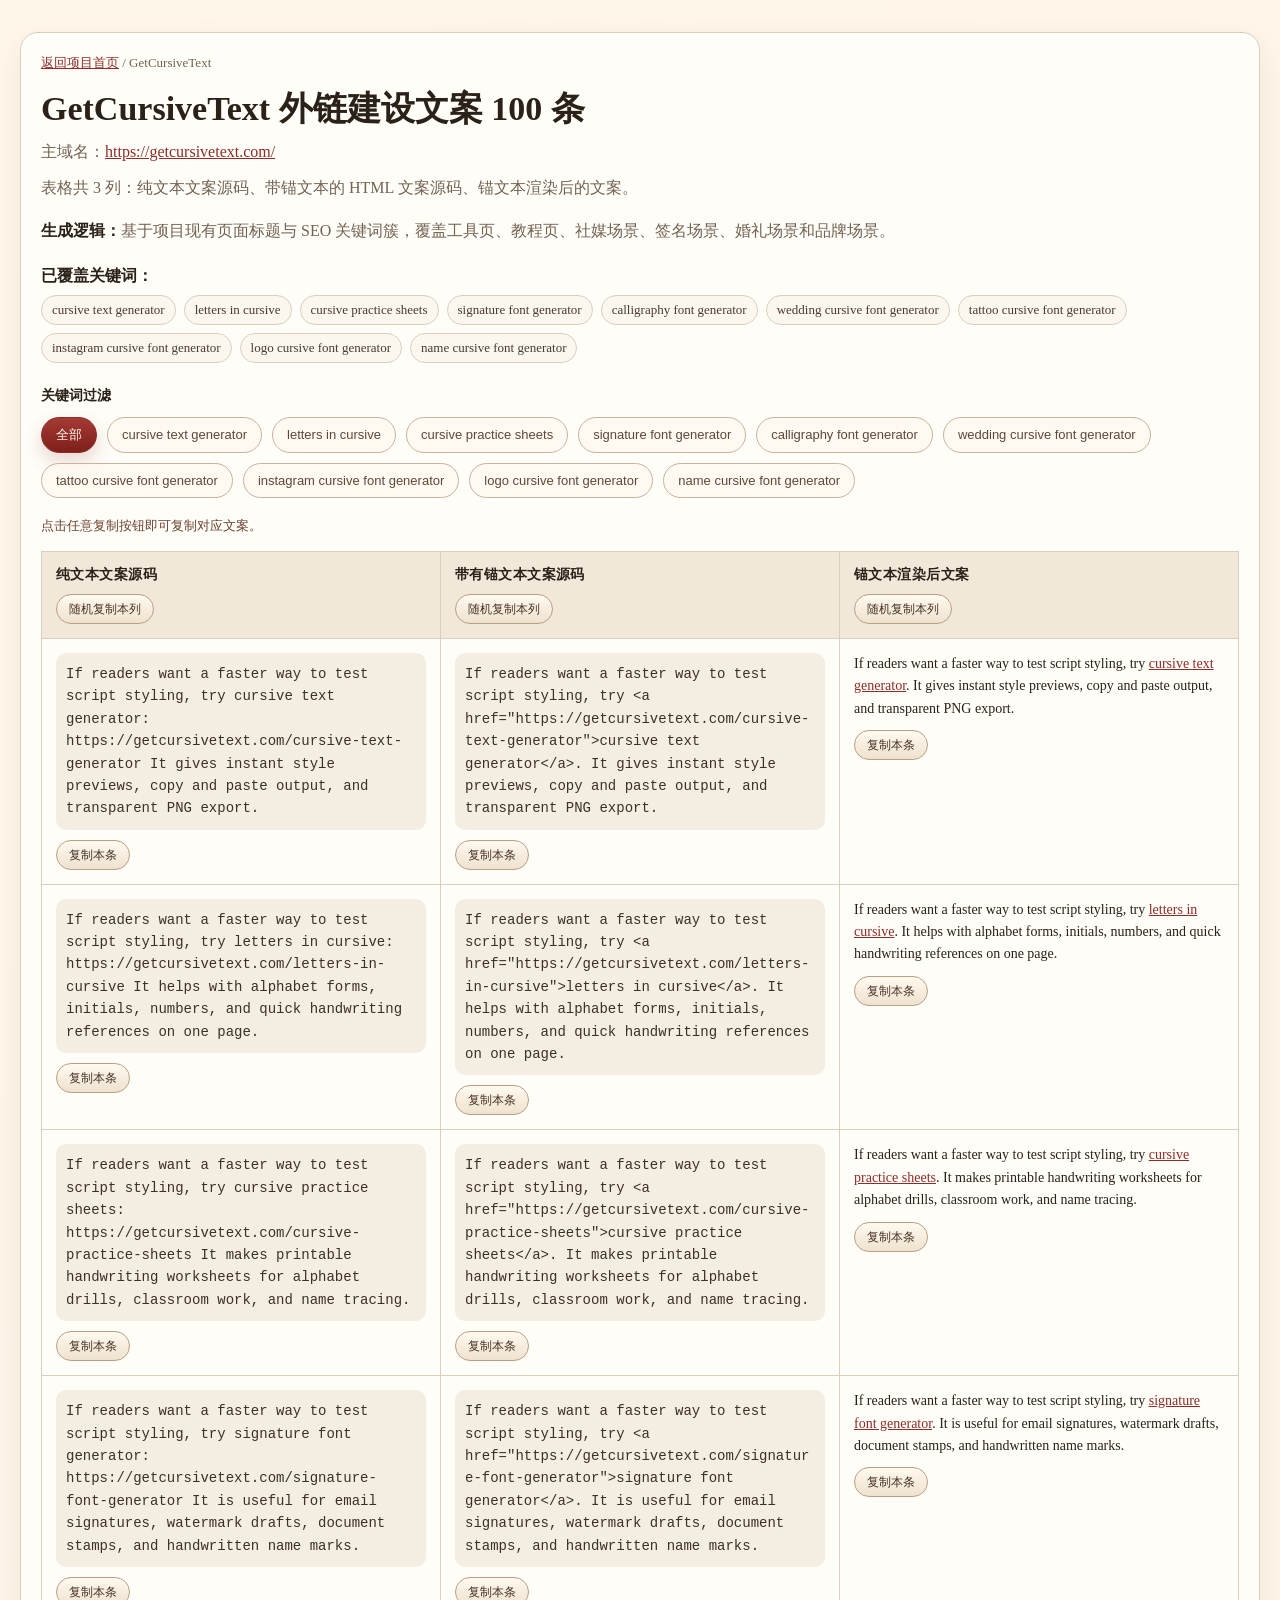
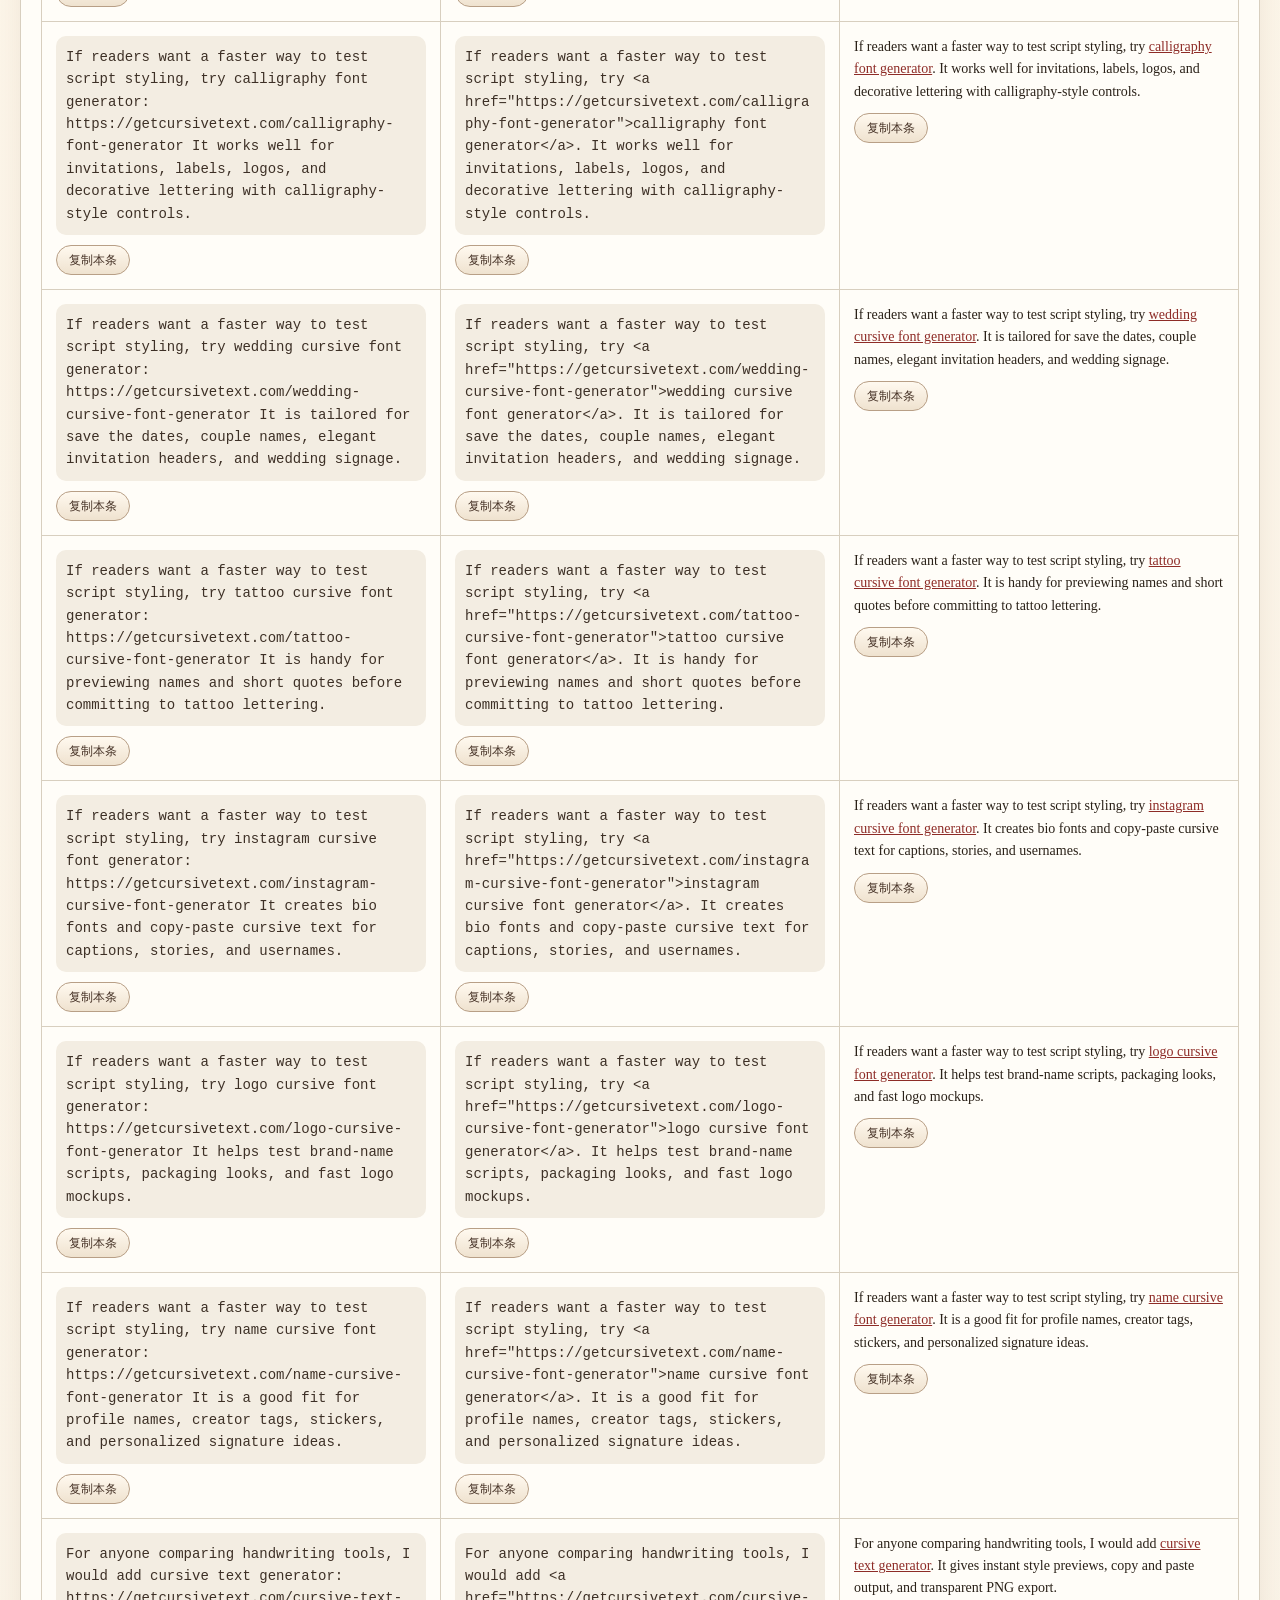
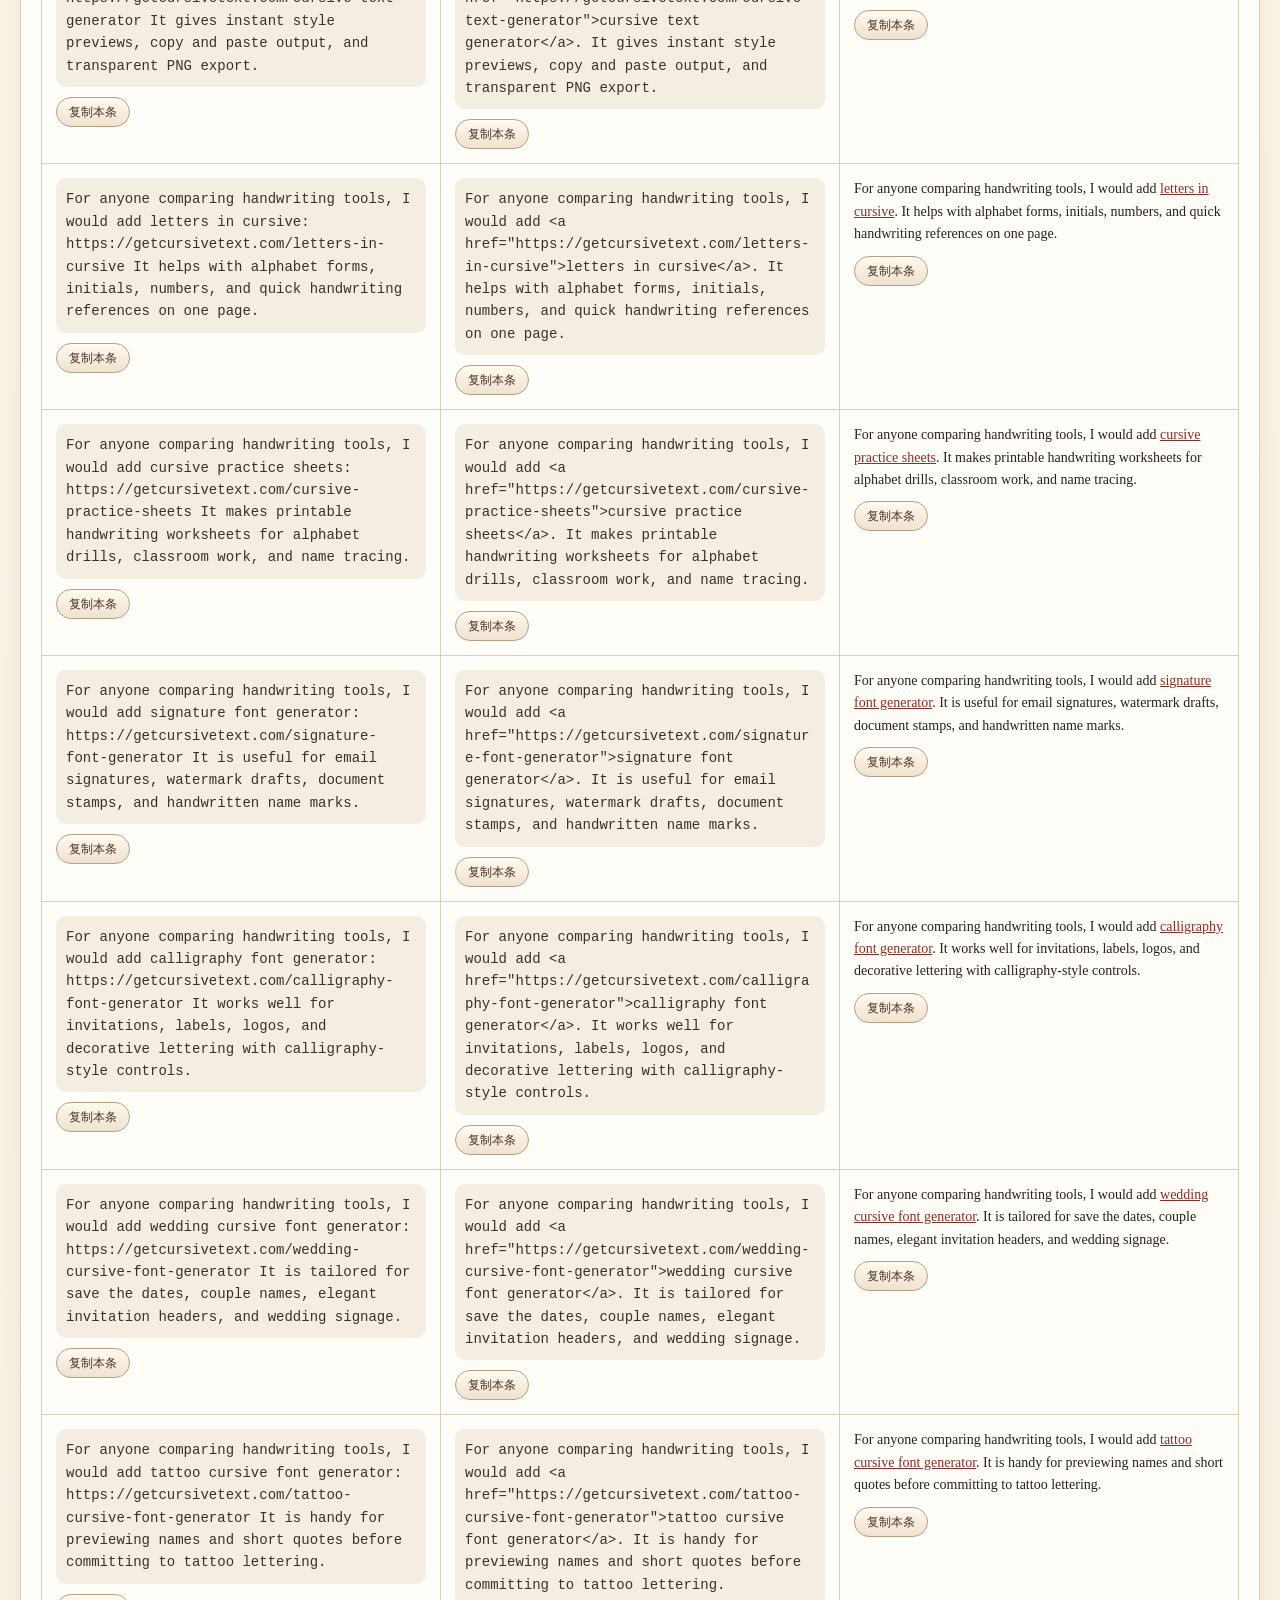
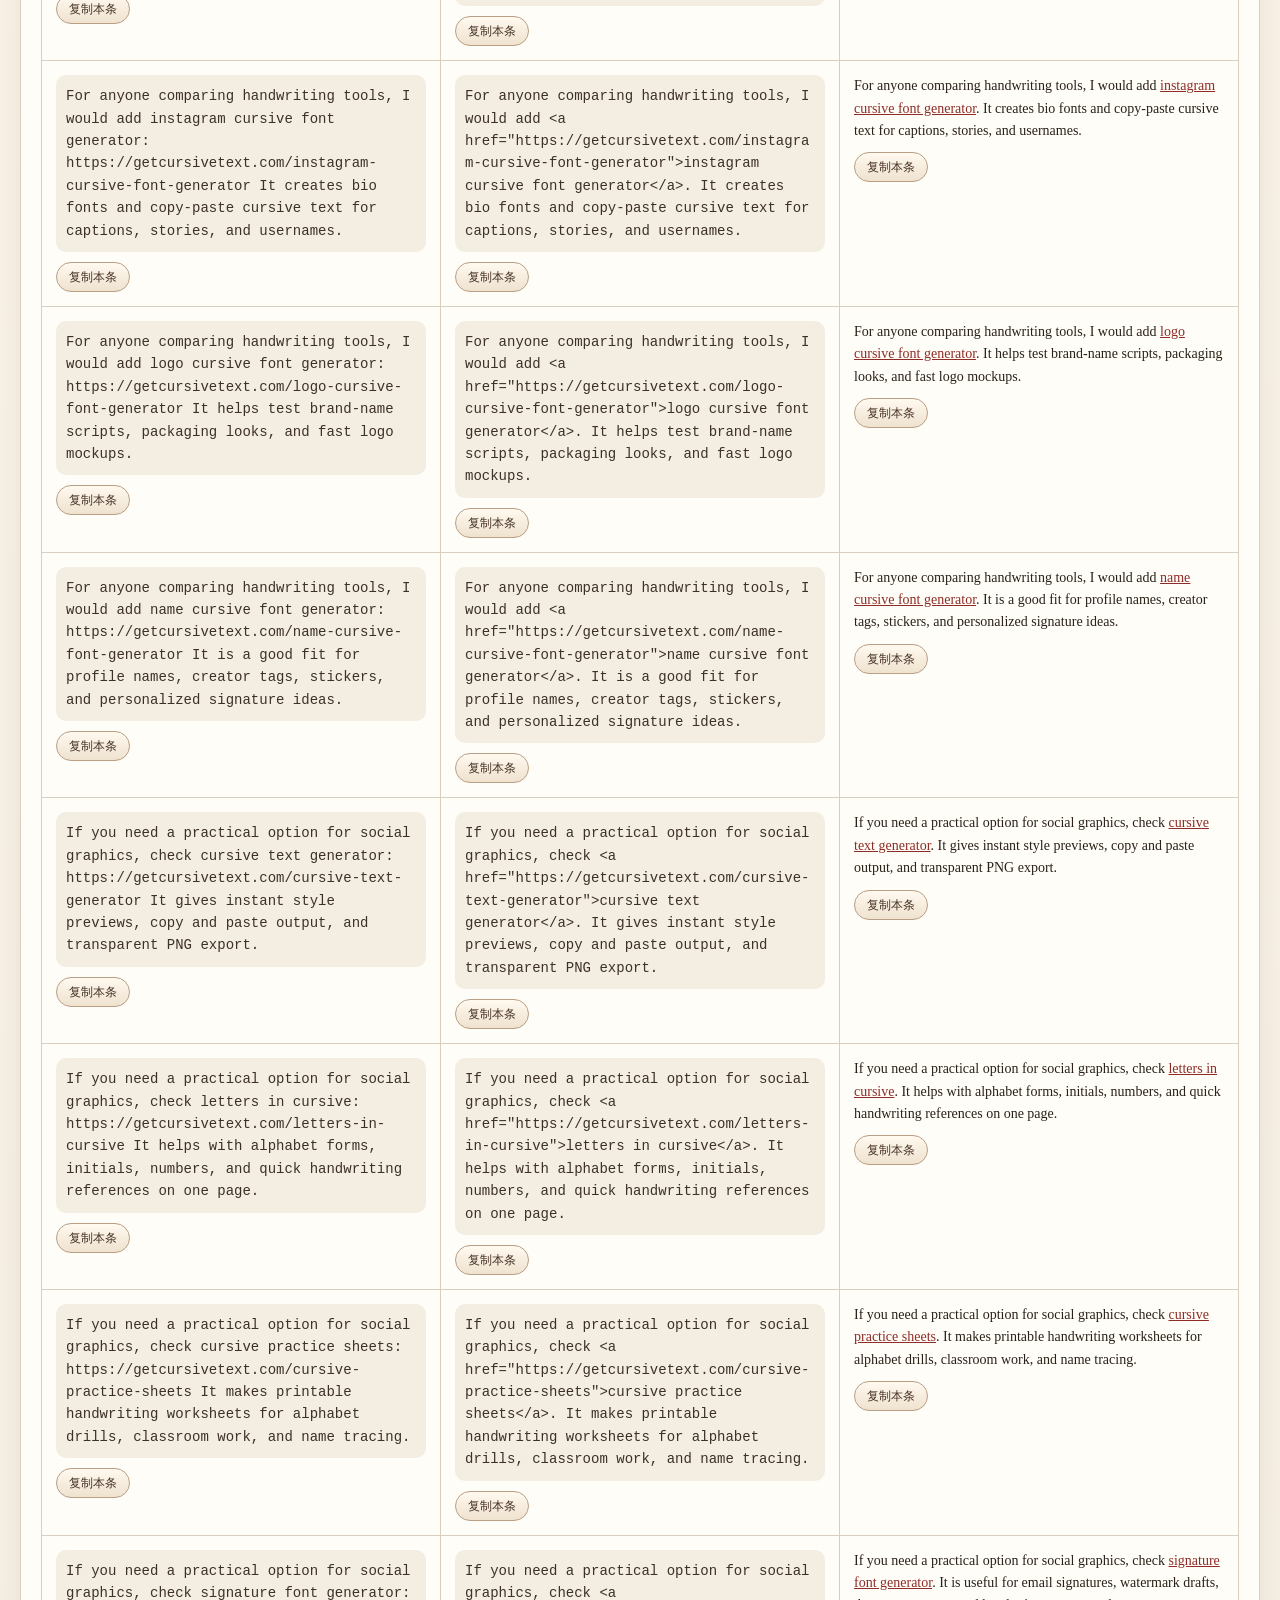
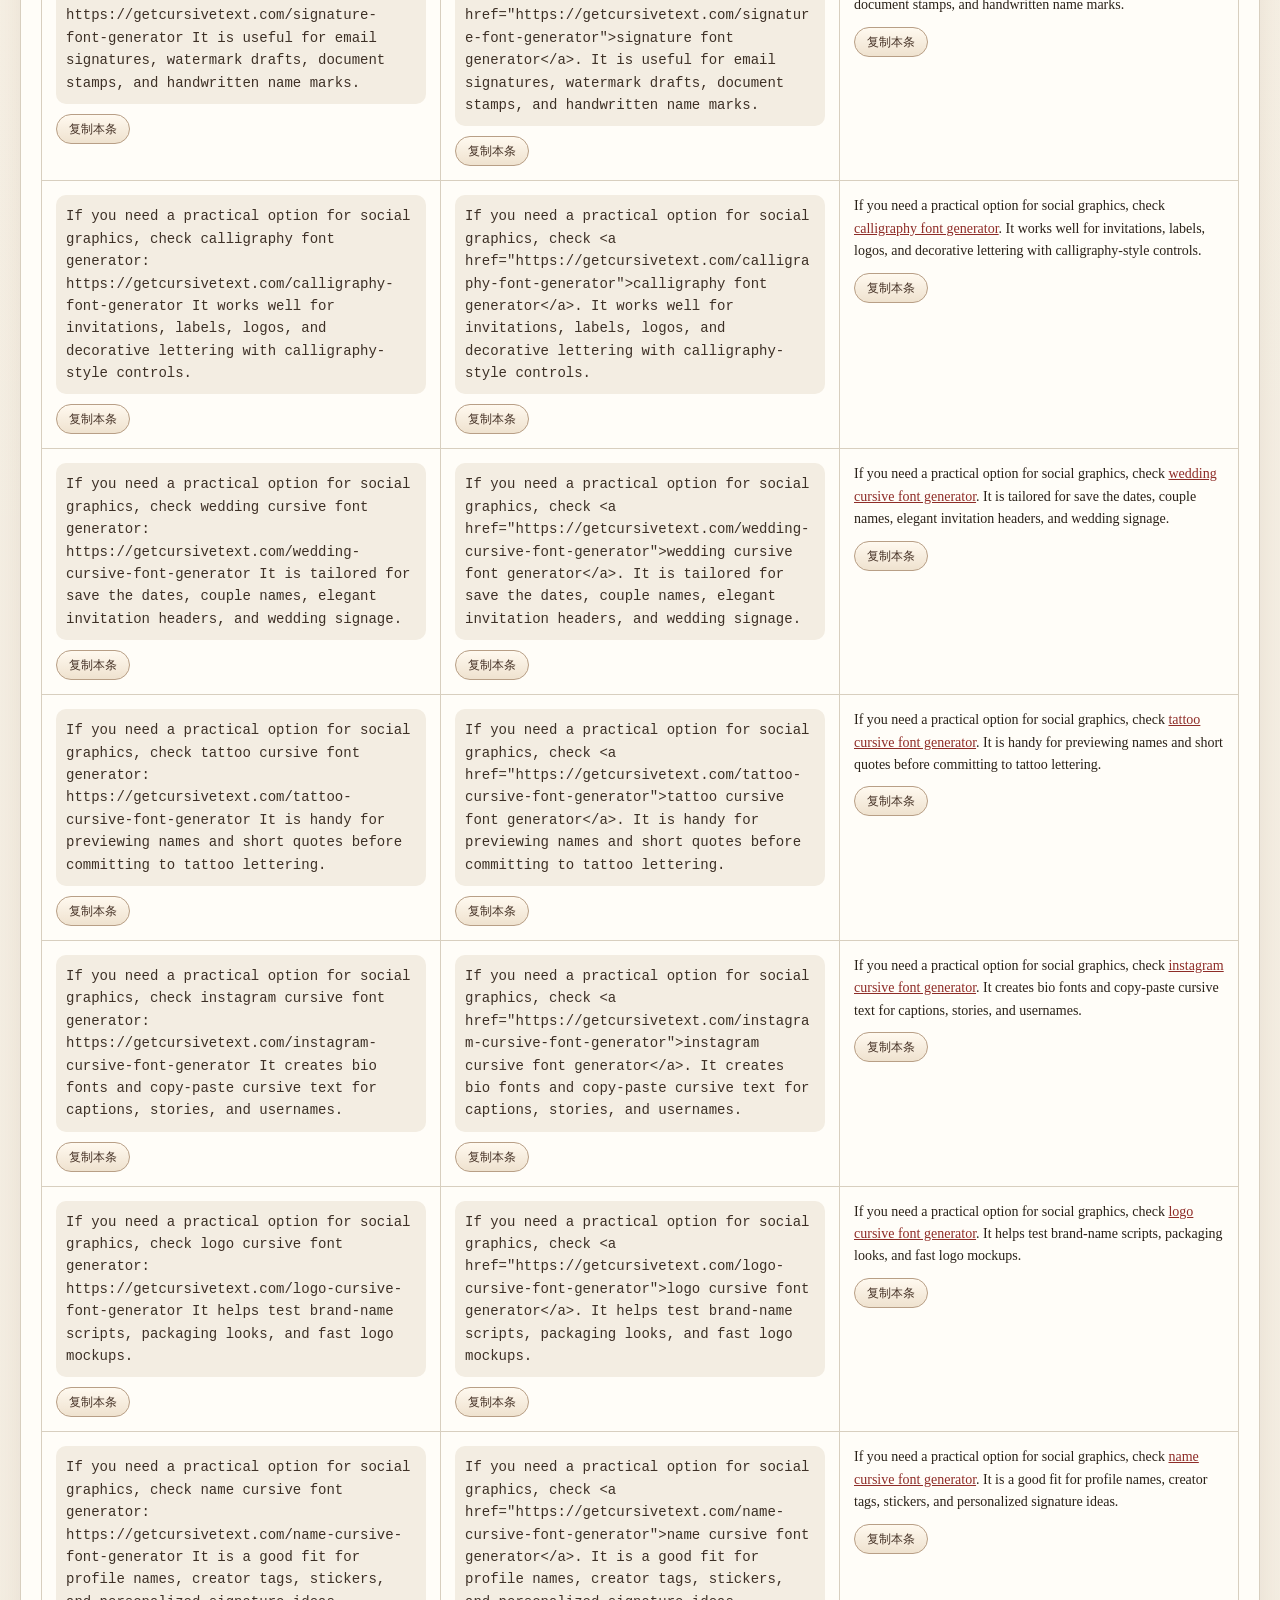
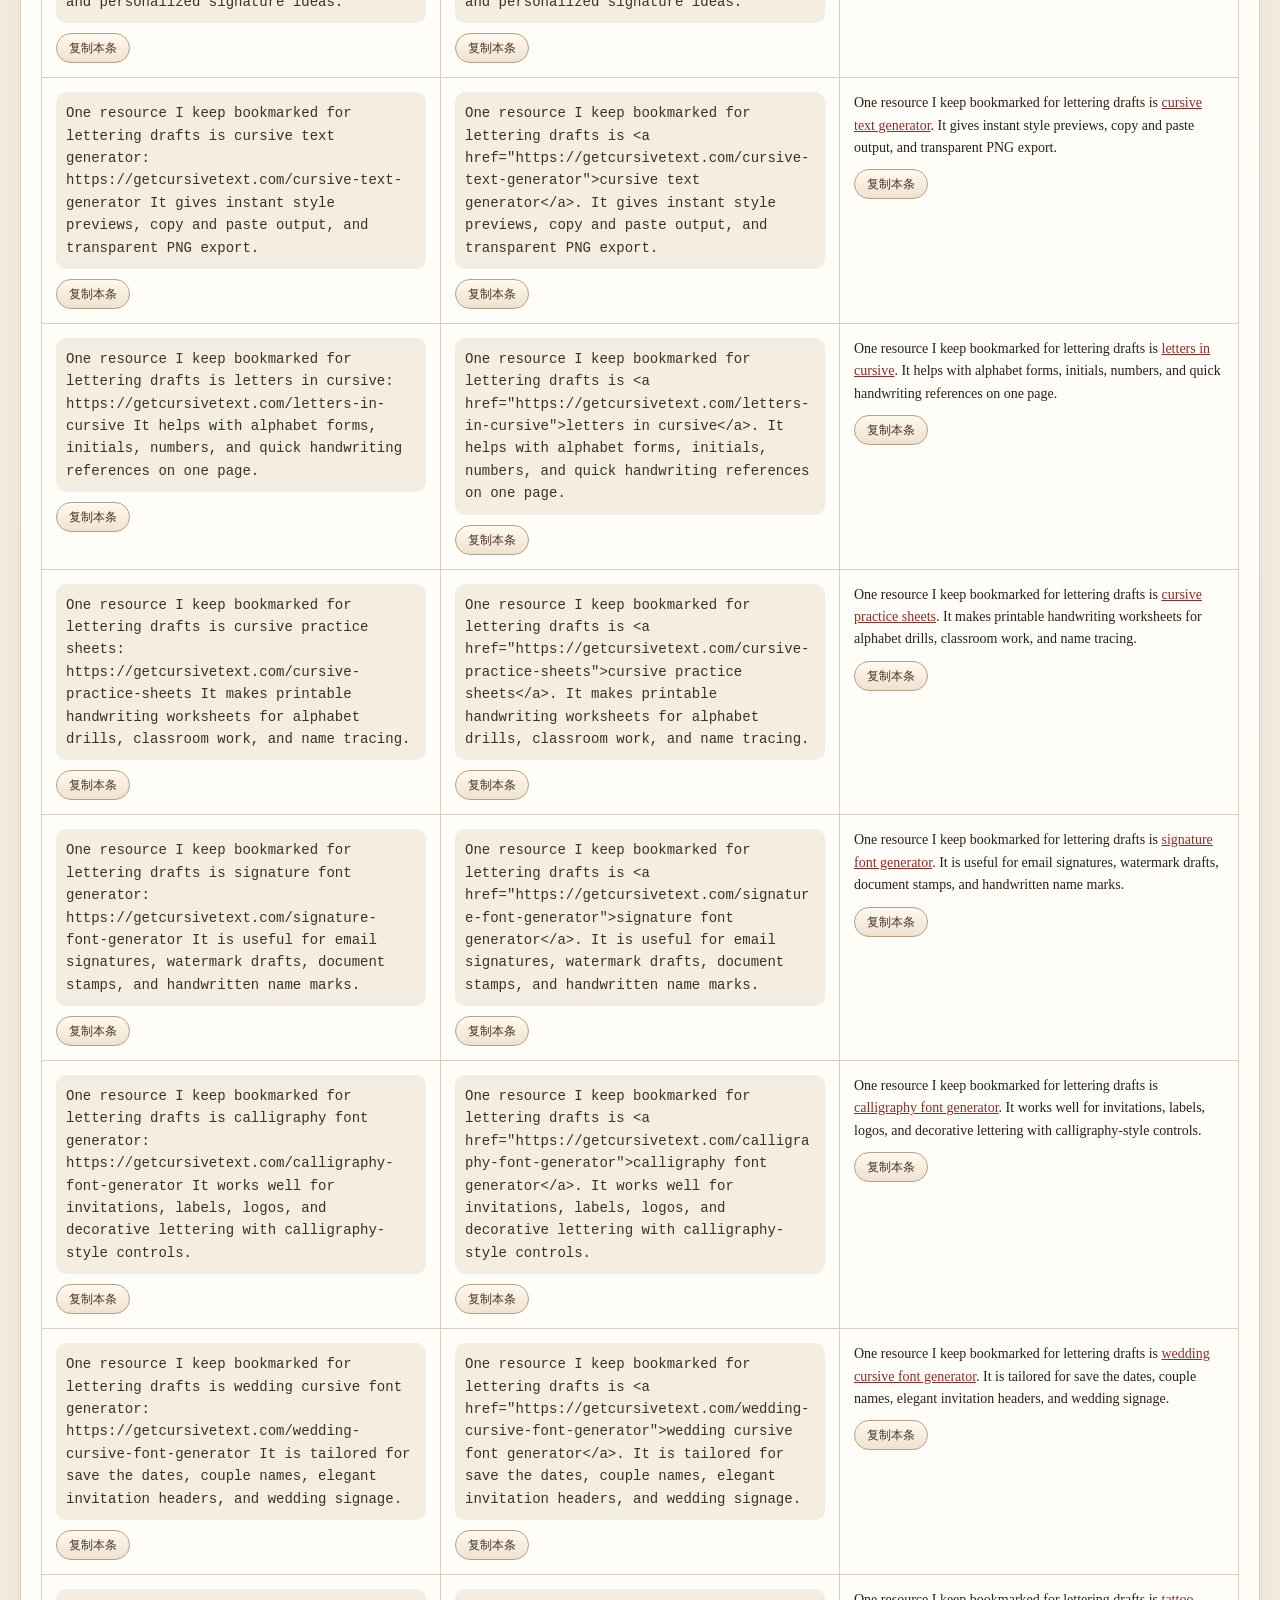
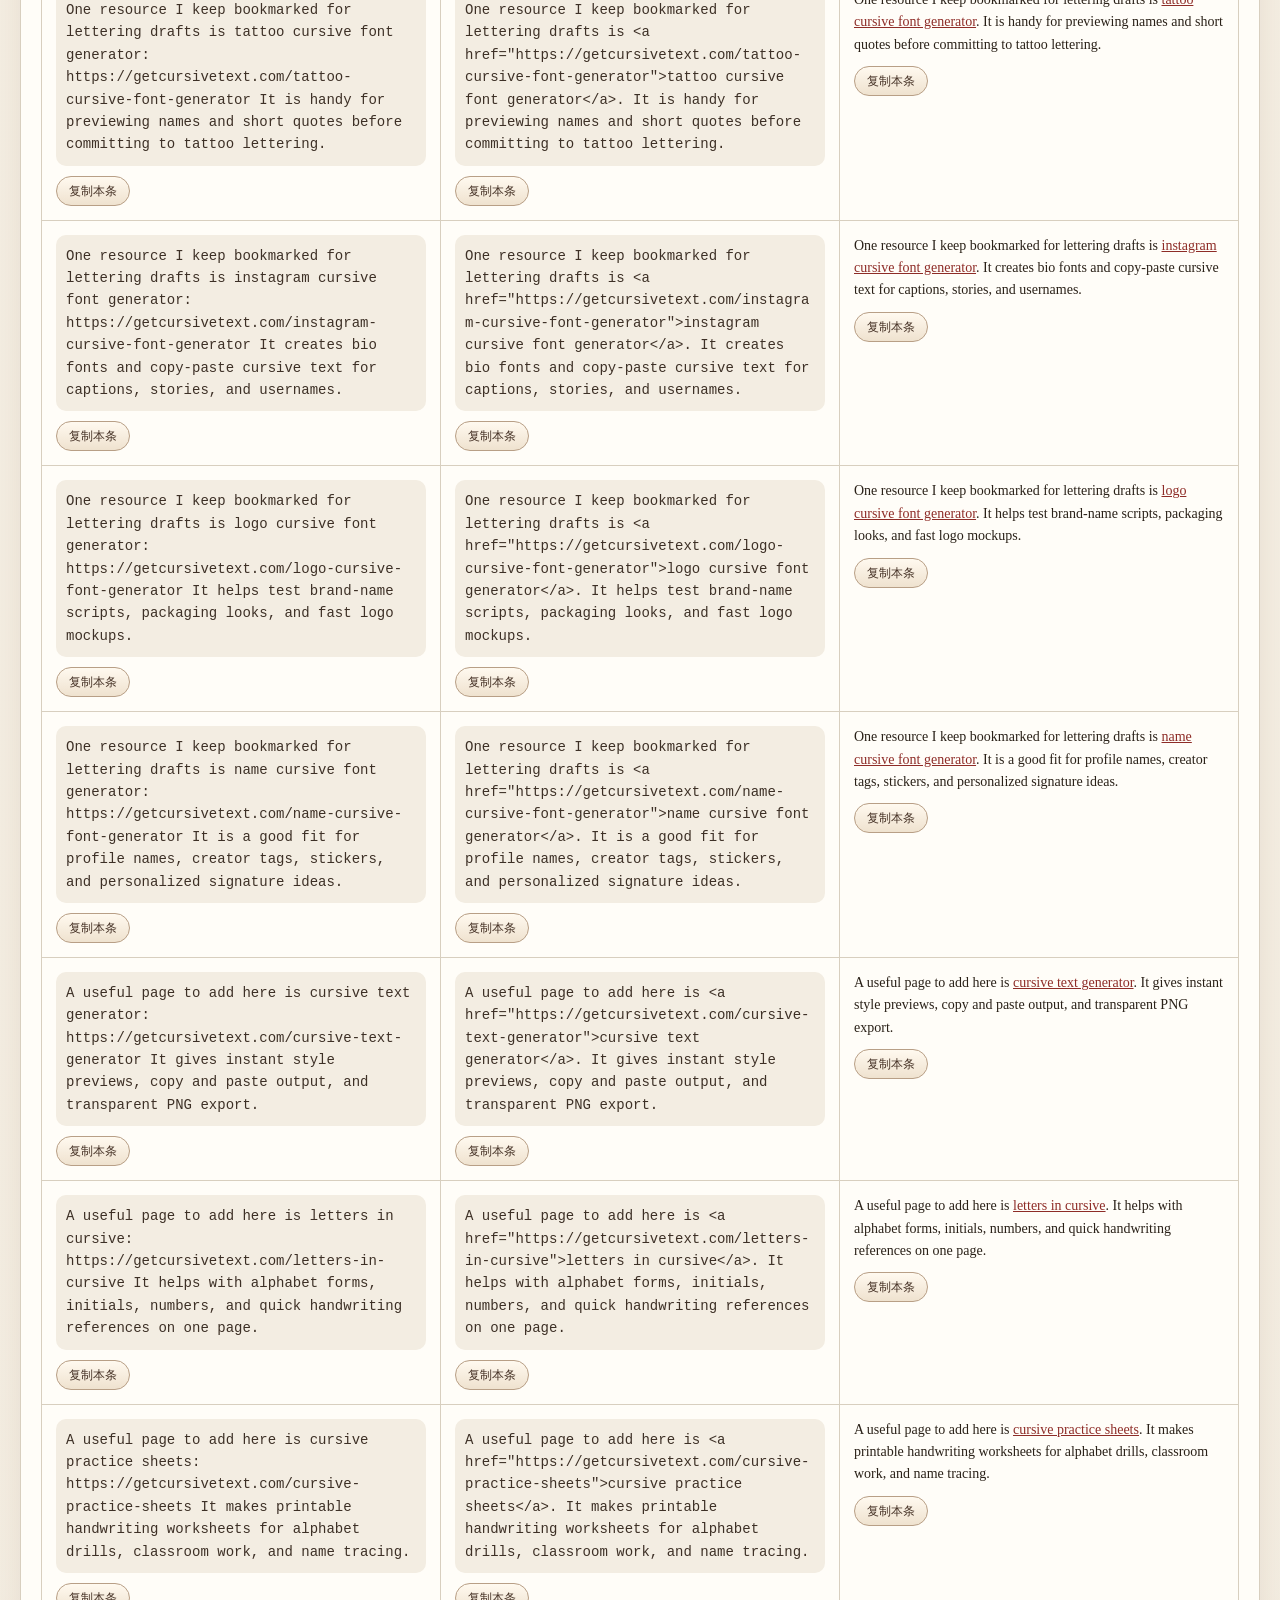
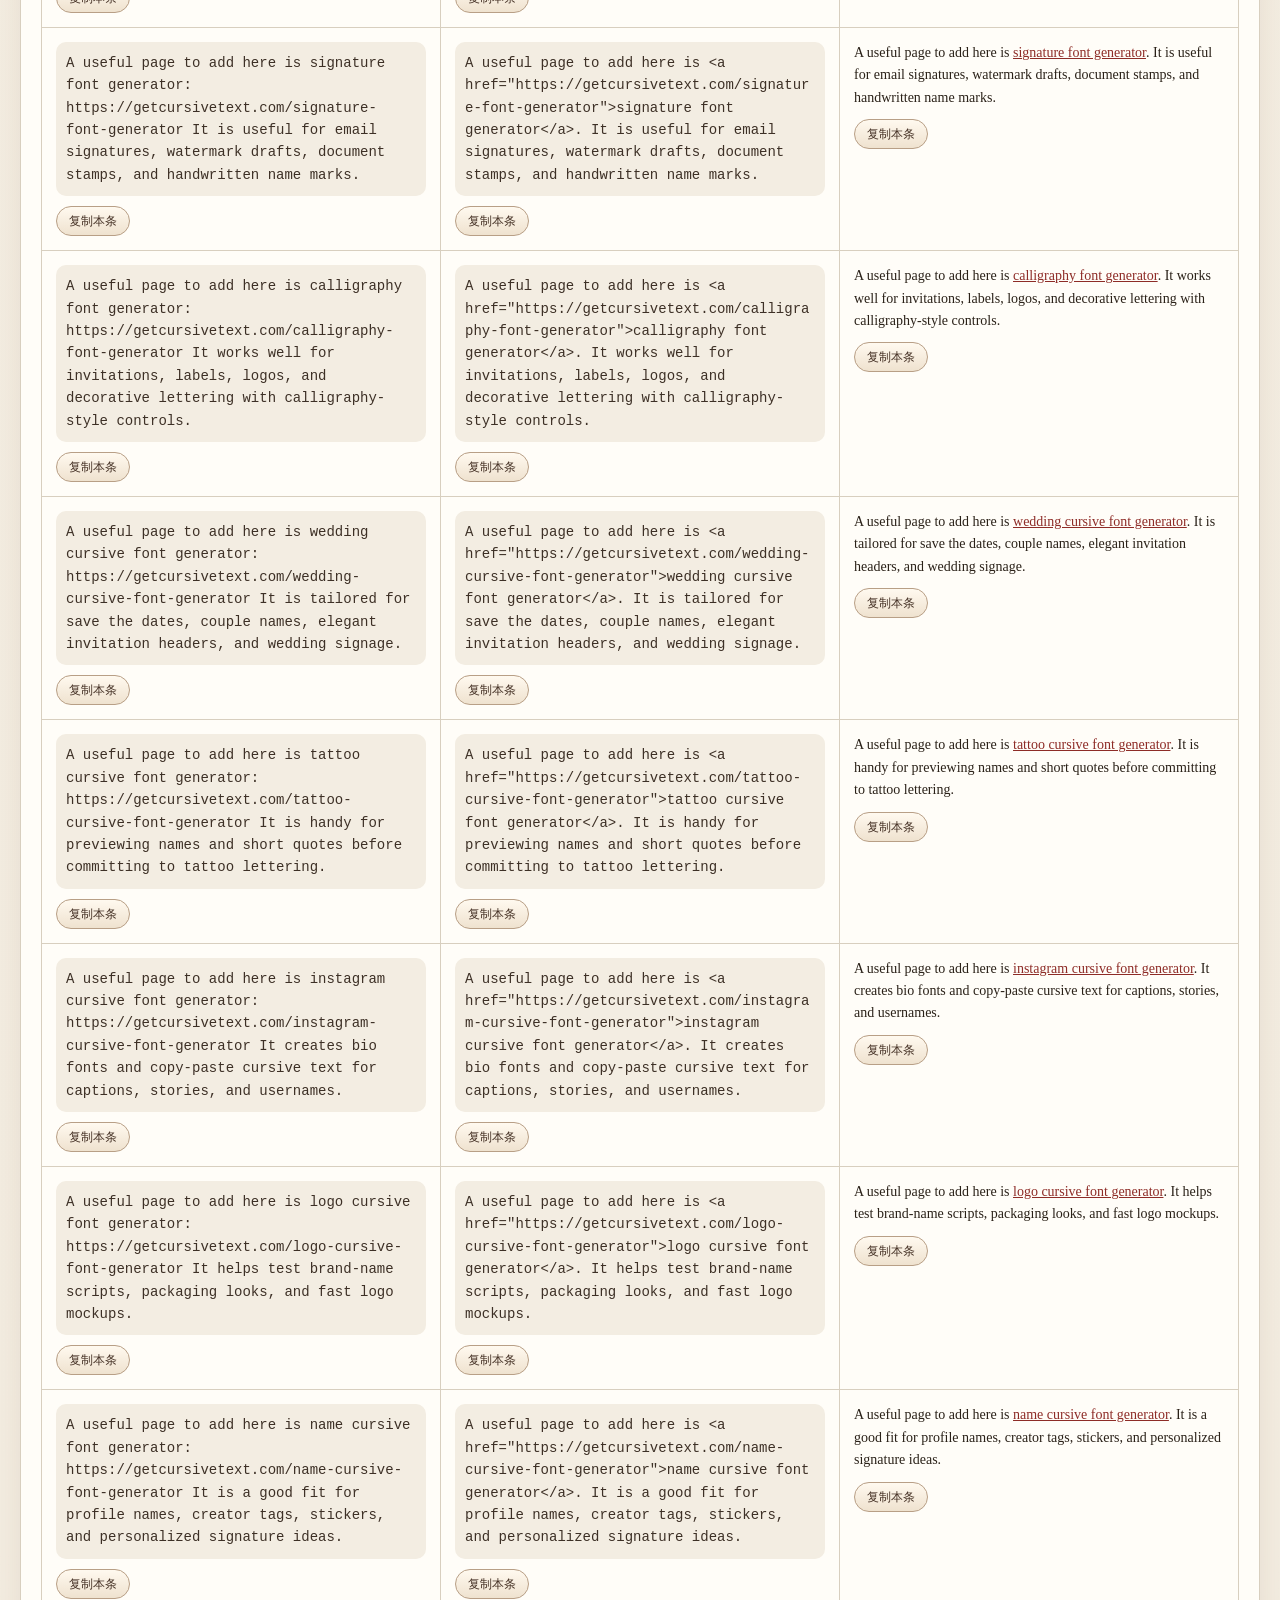
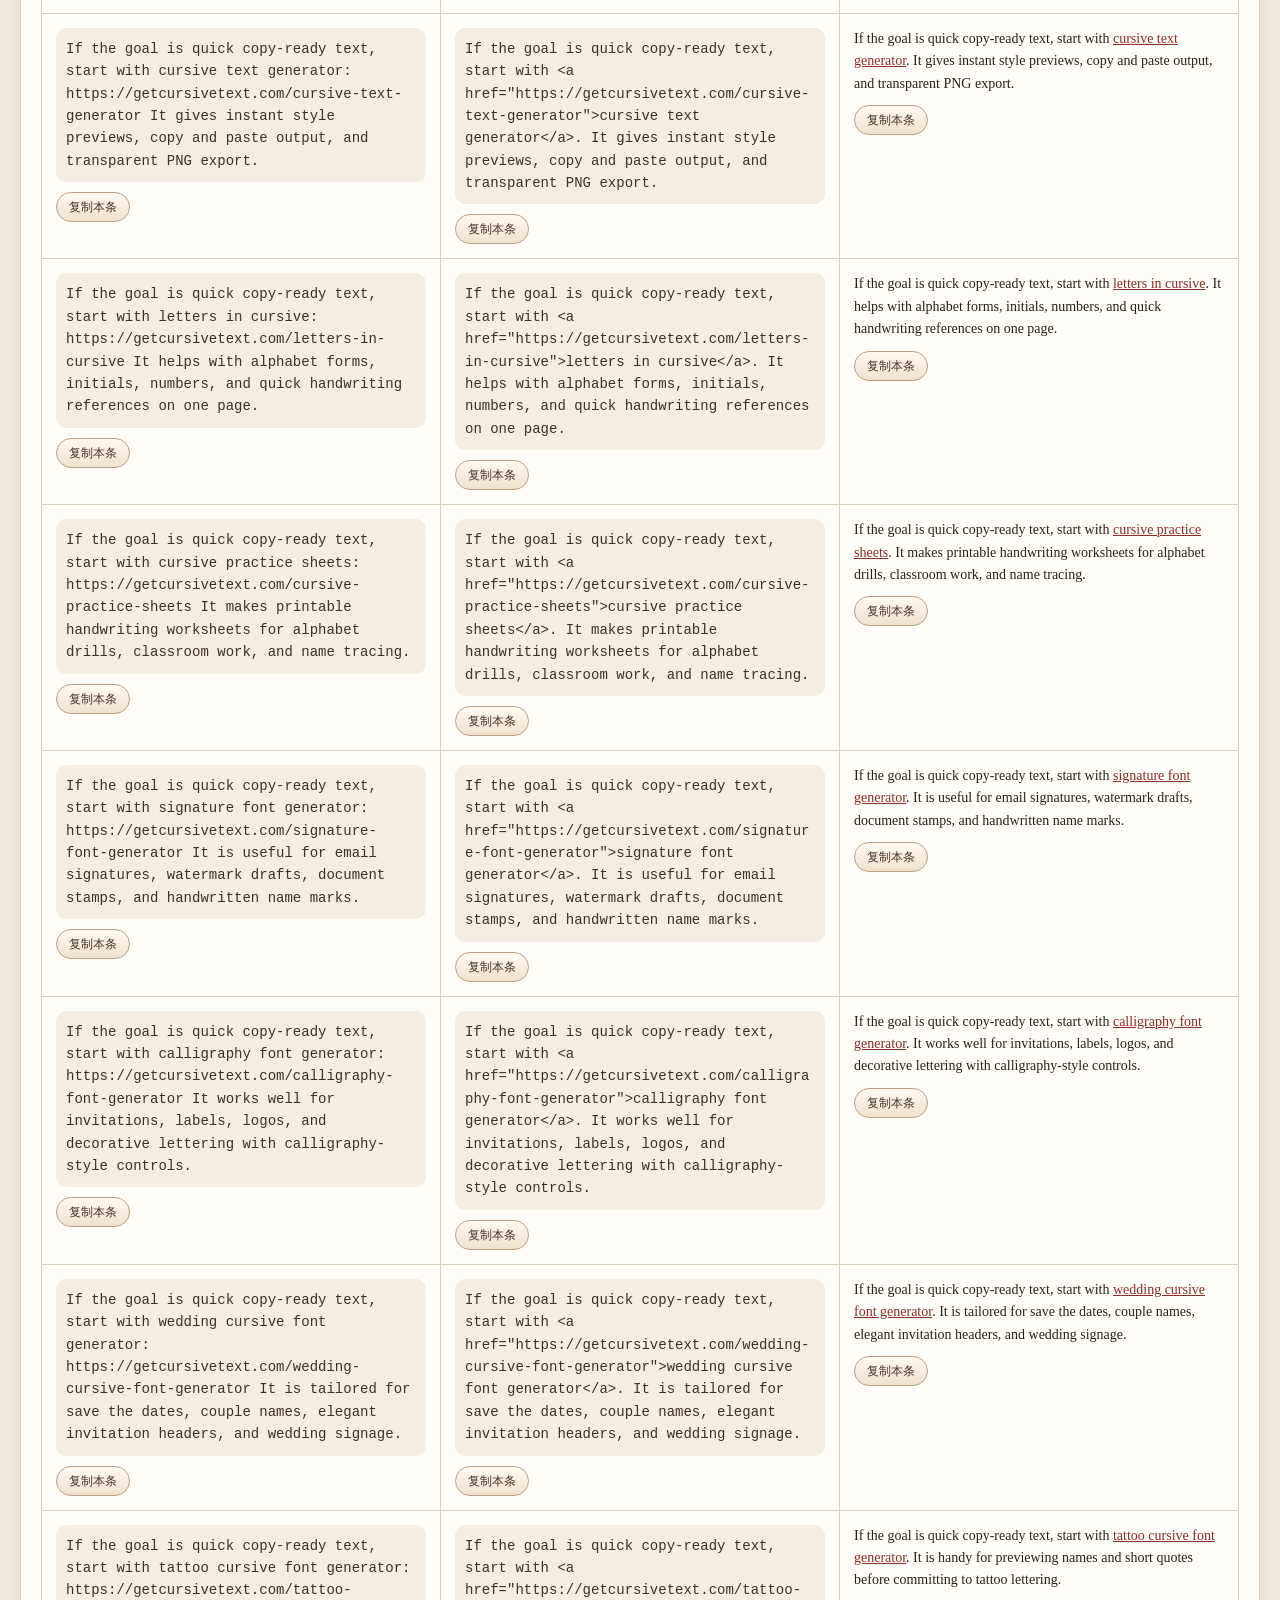
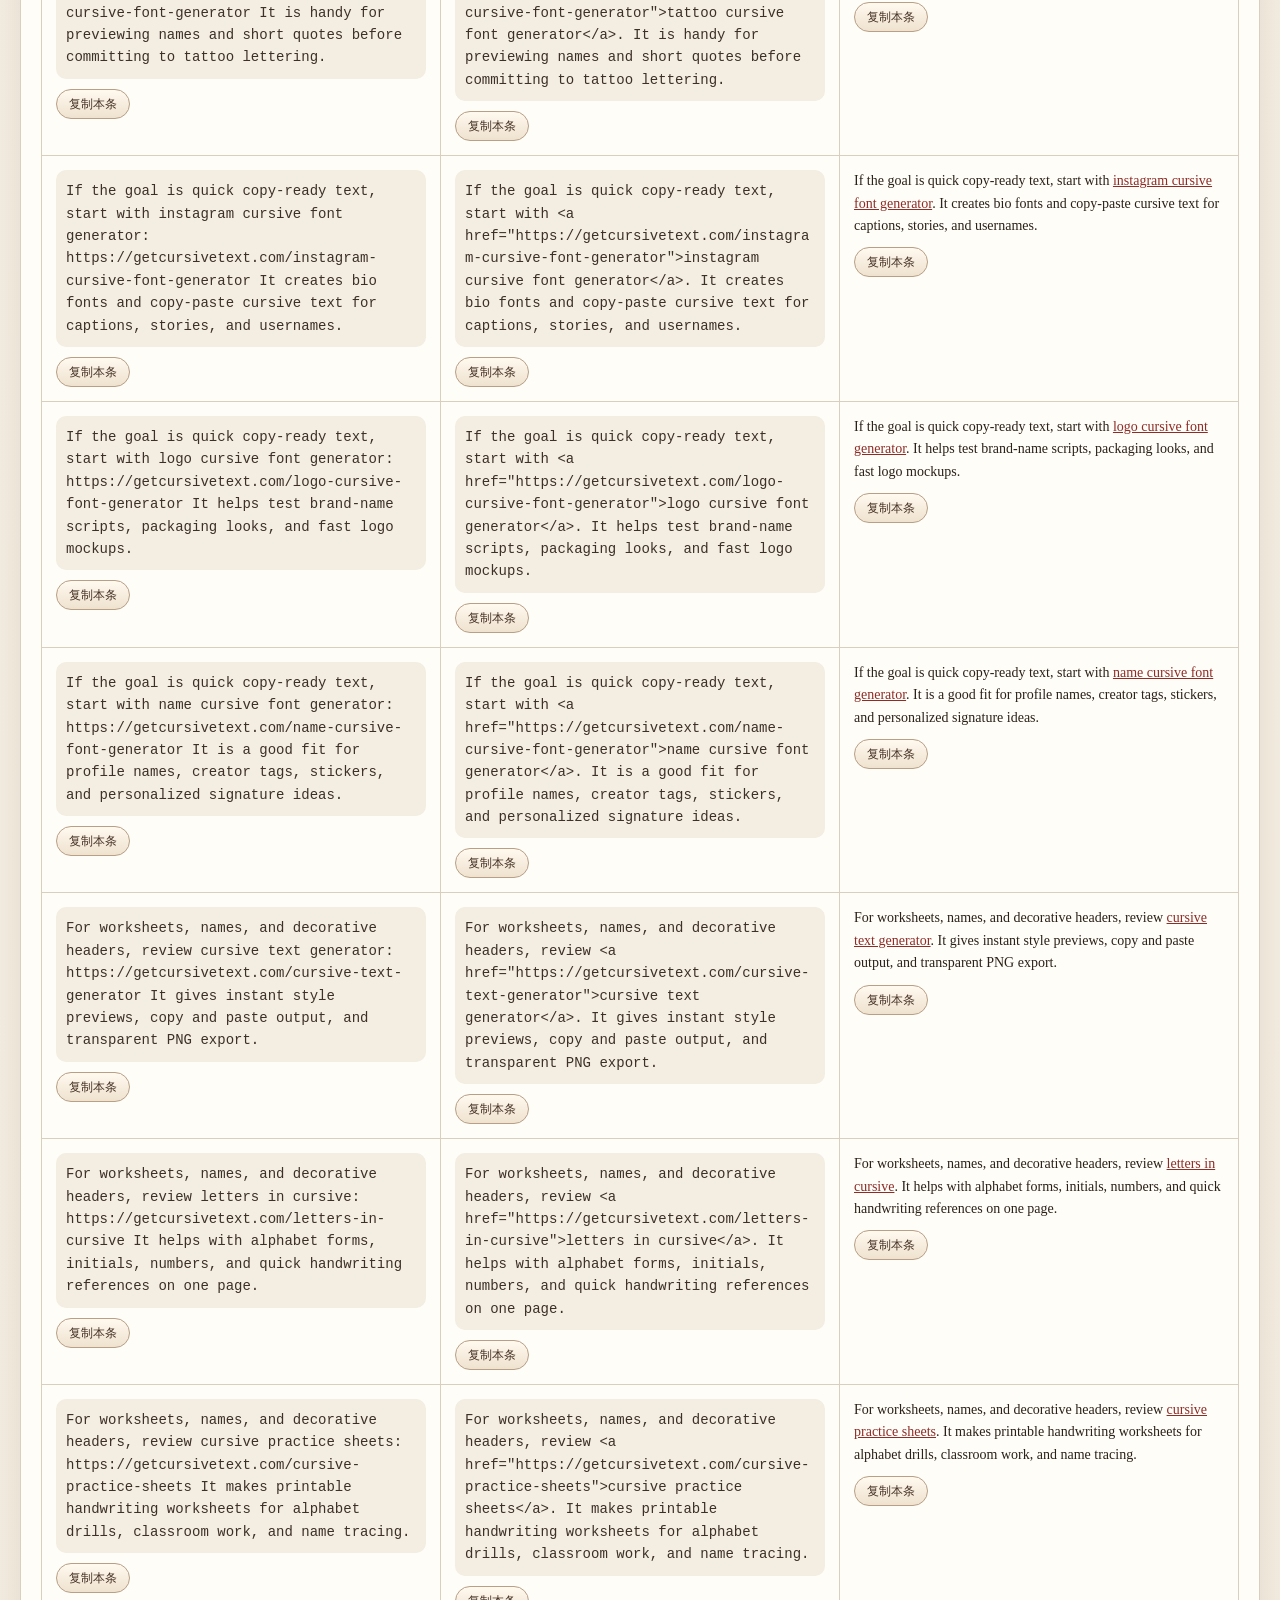
==== sites/getcursivetext/index.html @ dbfda133 "feat: add multi-site outreach hub" ====
<!DOCTYPE html>
<html lang="zh-CN">
  <head>
    <meta charset="UTF-8" />
    <meta name="viewport" content="width=device-width, initial-scale=1.0" />
    <title>GetCursiveText Backlink Copy 100</title>
    <style>
      :root {
        color-scheme: light;
        --bg: #f5f1e8;
        --panel: #fffdf8;
        --line: #d8cfbf;
        --text: #2a2118;
        --muted: #726252;
        --link: #8e2c27;
        --code-bg: #f3ede2;
      }

      * {
        box-sizing: border-box;
      }

      body {
        margin: 0;
        font-family: "Georgia", "Times New Roman", serif;
        background:
          radial-gradient(circle at top left, #fff7ea 0, transparent 28%),
          linear-gradient(180deg, #f7f1e6 0%, #efe7da 100%);
        color: var(--text);
      }

      main {
        max-width: 1600px;
        margin: 0 auto;
        padding: 32px 20px 48px;
      }

      h1 {
        margin: 0 0 12px;
        font-size: 34px;
        line-height: 1.1;
      }

      .breadcrumbs {
        margin: 0 0 16px;
        font-size: 13px;
        color: var(--muted);
      }

      .breadcrumbs a {
        color: var(--link);
      }

      p {
        margin: 0 0 10px;
        color: var(--muted);
        line-height: 1.6;
      }

      .panel {
        background: var(--panel);
        border: 1px solid var(--line);
        border-radius: 18px;
        padding: 20px;
        box-shadow: 0 10px 30px rgba(73, 53, 31, 0.08);
      }

      .meta {
        margin: 18px 0 24px;
        display: grid;
        gap: 12px;
      }

      .meta strong {
        color: var(--text);
      }

      .table-wrap {
        overflow: auto;
      }

      .filter-panel {
        display: grid;
        gap: 12px;
        margin: 0 0 18px;
      }

      .filter-label {
        font-size: 14px;
        font-weight: 700;
        color: var(--text);
      }

      .filter-controls {
        display: flex;
        flex-wrap: wrap;
        gap: 10px;
      }

      table {
        width: 100%;
        border-collapse: collapse;
        table-layout: fixed;
      }

      th,
      td {
        vertical-align: top;
        border: 1px solid var(--line);
        padding: 14px;
      }

      th {
        position: sticky;
        top: 0;
        background: #f1e8da;
        text-align: left;
        font-size: 14px;
        letter-spacing: 0.03em;
      }

      td {
        background: rgba(255, 253, 248, 0.96);
        font-size: 14px;
        line-height: 1.6;
      }

      code {
        display: block;
        white-space: pre-wrap;
        word-break: break-word;
        font-family: "SFMono-Regular", "Consolas", monospace;
        background: var(--code-bg);
        padding: 10px;
        border-radius: 10px;
        color: #3d3026;
      }

      a {
        color: var(--link);
      }

      .keywords {
        display: flex;
        flex-wrap: wrap;
        gap: 8px;
        margin-top: 8px;
      }

      .keywords span {
        display: inline-block;
        padding: 6px 10px;
        border-radius: 999px;
        border: 1px solid var(--line);
        background: #fbf6ee;
        color: #4a3a2e;
        font-size: 13px;
      }

      .copy-btn {
        appearance: none;
        border: 1px solid #b89f86;
        background: linear-gradient(180deg, #fff9ef 0%, #efe2cf 100%);
        color: #463226;
        border-radius: 999px;
        padding: 8px 12px;
        font-size: 12px;
        line-height: 1;
        cursor: pointer;
      }

      .copy-btn:hover {
        border-color: #8e2c27;
        color: #8e2c27;
      }

      .filter-btn {
        appearance: none;
        border: 1px solid #c7b39e;
        background: rgba(255, 249, 239, 0.72);
        color: #5d493b;
        border-radius: 999px;
        padding: 9px 14px;
        font-size: 13px;
        line-height: 1.2;
        cursor: pointer;
        transition: background-color 120ms ease, color 120ms ease, border-color 120ms ease;
      }

      .filter-btn:hover {
        border-color: #8e2c27;
        color: #8e2c27;
      }

      .filter-btn.is-active {
        border-color: #8e2c27;
        background: linear-gradient(180deg, #a53a34 0%, #7e1f1b 100%);
        color: #fff7ef;
        box-shadow: 0 8px 18px rgba(126, 31, 27, 0.18);
      }

      .th-head {
        display: flex;
        flex-direction: column;
        align-items: flex-start;
        gap: 10px;
      }

      .th-label {
        font-weight: 700;
      }

      .cell-actions {
        margin-top: 10px;
      }

      .status {
        margin: 0 0 14px;
        min-height: 20px;
        color: #6b4330;
        font-size: 13px;
      }
    </style>
  </head>
  <body>
    <main>
      <section class="panel">
        <p class="breadcrumbs"><a href="../../">返回项目首页</a> / GetCursiveText</p>
        <h1>GetCursiveText 外链建设文案 100 条</h1>
        <p>主域名：<a href="https://getcursivetext.com/">https://getcursivetext.com/</a></p>
        <p>表格共 3 列：纯文本文案源码、带锚文本的 HTML 文案源码、锚文本渲染后的文案。</p>
        <div class="meta">
          <p><strong>生成逻辑：</strong>基于项目现有页面标题与 SEO 关键词簇，覆盖工具页、教程页、社媒场景、签名场景、婚礼场景和品牌场景。</p>
          <div>
            <strong>已覆盖关键词：</strong>
            <div class="keywords">
              <span>cursive text generator</span>
              <span>letters in cursive</span>
              <span>cursive practice sheets</span>
              <span>signature font generator</span>
              <span>calligraphy font generator</span>
              <span>wedding cursive font generator</span>
              <span>tattoo cursive font generator</span>
              <span>instagram cursive font generator</span>
              <span>logo cursive font generator</span>
              <span>name cursive font generator</span>
            </div>
          </div>
        </div>
        <div class="filter-panel">
          <div class="filter-label">关键词过滤</div>
          <div class="filter-controls" id="filter-controls"></div>
        </div>
        <p class="status" id="status">点击任意复制按钮即可复制对应文案。</p>
        <div class="table-wrap">
          <table>
            <thead>
              <tr>
                <th>
                  <div class="th-head">
                    <span class="th-label">纯文本文案源码</span>
                    <button class="copy-btn" type="button" data-random-column="plain">随机复制本列</button>
                  </div>
                </th>
                <th>
                  <div class="th-head">
                    <span class="th-label">带有锚文本文案源码</span>
                    <button class="copy-btn" type="button" data-random-column="anchor">随机复制本列</button>
                  </div>
                </th>
                <th>
                  <div class="th-head">
                    <span class="th-label">锚文本渲染后文案</span>
                    <button class="copy-btn" type="button" data-random-column="rendered">随机复制本列</button>
                  </div>
                </th>
              </tr>
            </thead>
            <tbody id="rows"></tbody>
          </table>
        </div>
      </section>
    </main>

    <script>
      const leads = [
        "If readers want a faster way to test script styling, try",
        "For anyone comparing handwriting tools, I would add",
        "If you need a practical option for social graphics, check",
        "One resource I keep bookmarked for lettering drafts is",
        "A useful page to add here is",
        "If the goal is quick copy-ready text, start with",
        "For worksheets, names, and decorative headers, review",
        "When I need to check readability before final design, I use",
        "This is also worth mentioning for people who want editable text and image export:",
        "For creators testing script styles across use cases, see"
      ];

      const keywords = [
        {
          anchor: "cursive text generator",
          url: "https://getcursivetext.com/cursive-text-generator",
          benefit: "It gives instant style previews, copy and paste output, and transparent PNG export."
        },
        {
          anchor: "letters in cursive",
          url: "https://getcursivetext.com/letters-in-cursive",
          benefit: "It helps with alphabet forms, initials, numbers, and quick handwriting references on one page."
        },
        {
          anchor: "cursive practice sheets",
          url: "https://getcursivetext.com/cursive-practice-sheets",
          benefit: "It makes printable handwriting worksheets for alphabet drills, classroom work, and name tracing."
        },
        {
          anchor: "signature font generator",
          url: "https://getcursivetext.com/signature-font-generator",
          benefit: "It is useful for email signatures, watermark drafts, document stamps, and handwritten name marks."
        },
        {
          anchor: "calligraphy font generator",
          url: "https://getcursivetext.com/calligraphy-font-generator",
          benefit: "It works well for invitations, labels, logos, and decorative lettering with calligraphy-style controls."
        },
        {
          anchor: "wedding cursive font generator",
          url: "https://getcursivetext.com/wedding-cursive-font-generator",
          benefit: "It is tailored for save the dates, couple names, elegant invitation headers, and wedding signage."
        },
        {
          anchor: "tattoo cursive font generator",
          url: "https://getcursivetext.com/tattoo-cursive-font-generator",
          benefit: "It is handy for previewing names and short quotes before committing to tattoo lettering."
        },
        {
          anchor: "instagram cursive font generator",
          url: "https://getcursivetext.com/instagram-cursive-font-generator",
          benefit: "It creates bio fonts and copy-paste cursive text for captions, stories, and usernames."
        },
        {
          anchor: "logo cursive font generator",
          url: "https://getcursivetext.com/logo-cursive-font-generator",
          benefit: "It helps test brand-name scripts, packaging looks, and fast logo mockups."
        },
        {
          anchor: "name cursive font generator",
          url: "https://getcursivetext.com/name-cursive-font-generator",
          benefit: "It is a good fit for profile names, creator tags, stickers, and personalized signature ideas."
        }
      ];

      const entries = leads.flatMap((lead) =>
        keywords.map((item) => ({
          keyword: item.anchor,
          url: item.url,
          plain: `${lead} ${item.anchor}: ${item.url} ${item.benefit}`,
          anchor: `${lead} <a href="${item.url}">${item.anchor}</a>. ${item.benefit}`,
          rendered: `${lead} ${item.anchor}. ${item.benefit}`
        }))
      );

      const rows = document.getElementById("rows");
      const filterControls = document.getElementById("filter-controls");
      const status = document.getElementById("status");
      const initialStatus = "点击任意复制按钮即可复制对应文案。";
      let activeKeyword = "all";
      const randomState = {
        plain: { order: [], cursor: 0 },
        anchor: { order: [], cursor: 0 },
        rendered: { order: [], cursor: 0 }
      };

      function escapeHtml(value) {
        return value
          .replaceAll("&", "&amp;")
          .replaceAll("<", "&lt;")
          .replaceAll(">", "&gt;")
          .replaceAll('"', "&quot;");
      }

      function setStatus(message = initialStatus) {
        status.textContent = message;
      }

      function getFilteredEntries() {
        if (activeKeyword === "all") {
          return entries;
        }

        return entries.filter((entry) => entry.keyword === activeKeyword);
      }

      function getActiveFilterLabel() {
        return activeKeyword === "all" ? "全部" : activeKeyword;
      }

      function getFilterSummary() {
        return `当前筛选：${getActiveFilterLabel()}（${getFilteredEntries().length} 条）`;
      }

      function resetRandomState() {
        for (const column of Object.keys(randomState)) {
          randomState[column].order = [];
          randomState[column].cursor = 0;
        }
      }

      async function copyText(text, message) {
        try {
          await navigator.clipboard.writeText(text);
          setStatus(message);
        } catch (error) {
          setStatus(`复制失败，请手动复制。${message}`);
        }
      }

      function createShuffledIndexes(length) {
        const order = Array.from({ length }, (_, index) => index);

        for (let index = order.length - 1; index > 0; index -= 1) {
          const swapIndex = Math.floor(Math.random() * (index + 1));
          [order[index], order[swapIndex]] = [order[swapIndex], order[index]];
        }

        return order;
      }

      function getNextRandomText(column) {
        const bucket = getFilteredEntries().map((entry) => entry[column]);
        const state = randomState[column];

        if (!bucket.length) {
          return "";
        }

        if (state.order.length !== bucket.length || state.cursor >= state.order.length) {
          const previousIndex =
            state.order.length && state.cursor > 0 ? state.order[state.cursor - 1] : null;

          state.order = createShuffledIndexes(bucket.length);
          state.cursor = 0;

          if (bucket.length > 1 && previousIndex !== null && state.order[0] === previousIndex) {
            [state.order[0], state.order[1]] = [state.order[1], state.order[0]];
          }
        }

        const itemIndex = state.order[state.cursor];
        state.cursor += 1;
        return bucket[itemIndex];
      }

      function renderFilterControls() {
        filterControls.innerHTML = `
          <button class="filter-btn ${activeKeyword === "all" ? "is-active" : ""}" type="button" data-filter-keyword="all">全部</button>
          ${keywords
            .map(
              (item) => `
                <button
                  class="filter-btn ${activeKeyword === item.anchor ? "is-active" : ""}"
                  type="button"
                  data-filter-keyword="${escapeHtml(item.anchor)}"
                >${escapeHtml(item.anchor)}</button>
              `
            )
            .join("")}
        `;
      }

      function renderRows() {
        rows.innerHTML = getFilteredEntries()
          .map(
            (entry) => `
            <td>
              <code>${escapeHtml(entry.plain)}</code>
              <div class="cell-actions">
                <button class="copy-btn" type="button" data-copy="${escapeHtml(entry.plain)}" data-label="纯文本源码">复制本条</button>
              </div>
            </td>
            <td>
              <code>${escapeHtml(entry.anchor)}</code>
              <div class="cell-actions">
                <button class="copy-btn" type="button" data-copy="${escapeHtml(entry.anchor)}" data-label="锚文本文案源码">复制本条</button>
              </div>
            </td>
            <td>
              <div>${entry.anchor}</div>
              <div class="cell-actions">
                <button class="copy-btn" type="button" data-copy="${escapeHtml(entry.rendered)}" data-label="渲染后文案">复制本条</button>
              </div>
            </td>
          `
          )
          .map((cells) => `<tr>${cells}</tr>`)
          .join("");
      }

      function setActiveKeyword(keyword, { announce = true } = {}) {
        activeKeyword = keyword;
        resetRandomState();
        renderFilterControls();
        renderRows();

        if (announce) {
          setStatus(getFilterSummary());
        }
      }

      rows.addEventListener("click", async (event) => {
        const button = event.target.closest("[data-copy]");
        if (!button) {
          return;
        }

        const count = getFilteredEntries().length;
        await copyText(
          button.getAttribute("data-copy"),
          `已复制: ${button.getAttribute("data-label")}（当前筛选：${getActiveFilterLabel()}，${count} 条）`
        );
      });

      filterControls.addEventListener("click", (event) => {
        const button = event.target.closest("[data-filter-keyword]");
        if (!button) {
          return;
        }

        const keyword = button.getAttribute("data-filter-keyword");
        if (keyword === activeKeyword) {
          return;
        }

        setActiveKeyword(keyword);
      });

      document.addEventListener("click", async (event) => {
        const button = event.target.closest("[data-random-column]");
        if (!button) {
          return;
        }

        const column = button.getAttribute("data-random-column");
        const randomText = getNextRandomText(column);
        const count = getFilteredEntries().length;
        const labels = {
          plain: "随机纯文本源码",
          anchor: "随机锚文本文案源码",
          rendered: "随机渲染后文案"
        };

        await copyText(
          randomText,
          `已复制: ${labels[column]}（当前筛选：${getActiveFilterLabel()}，${count} 条）`
        );
      });

      renderFilterControls();
      renderRows();
      setStatus(initialStatus);
    </script>
  </body>
</html>
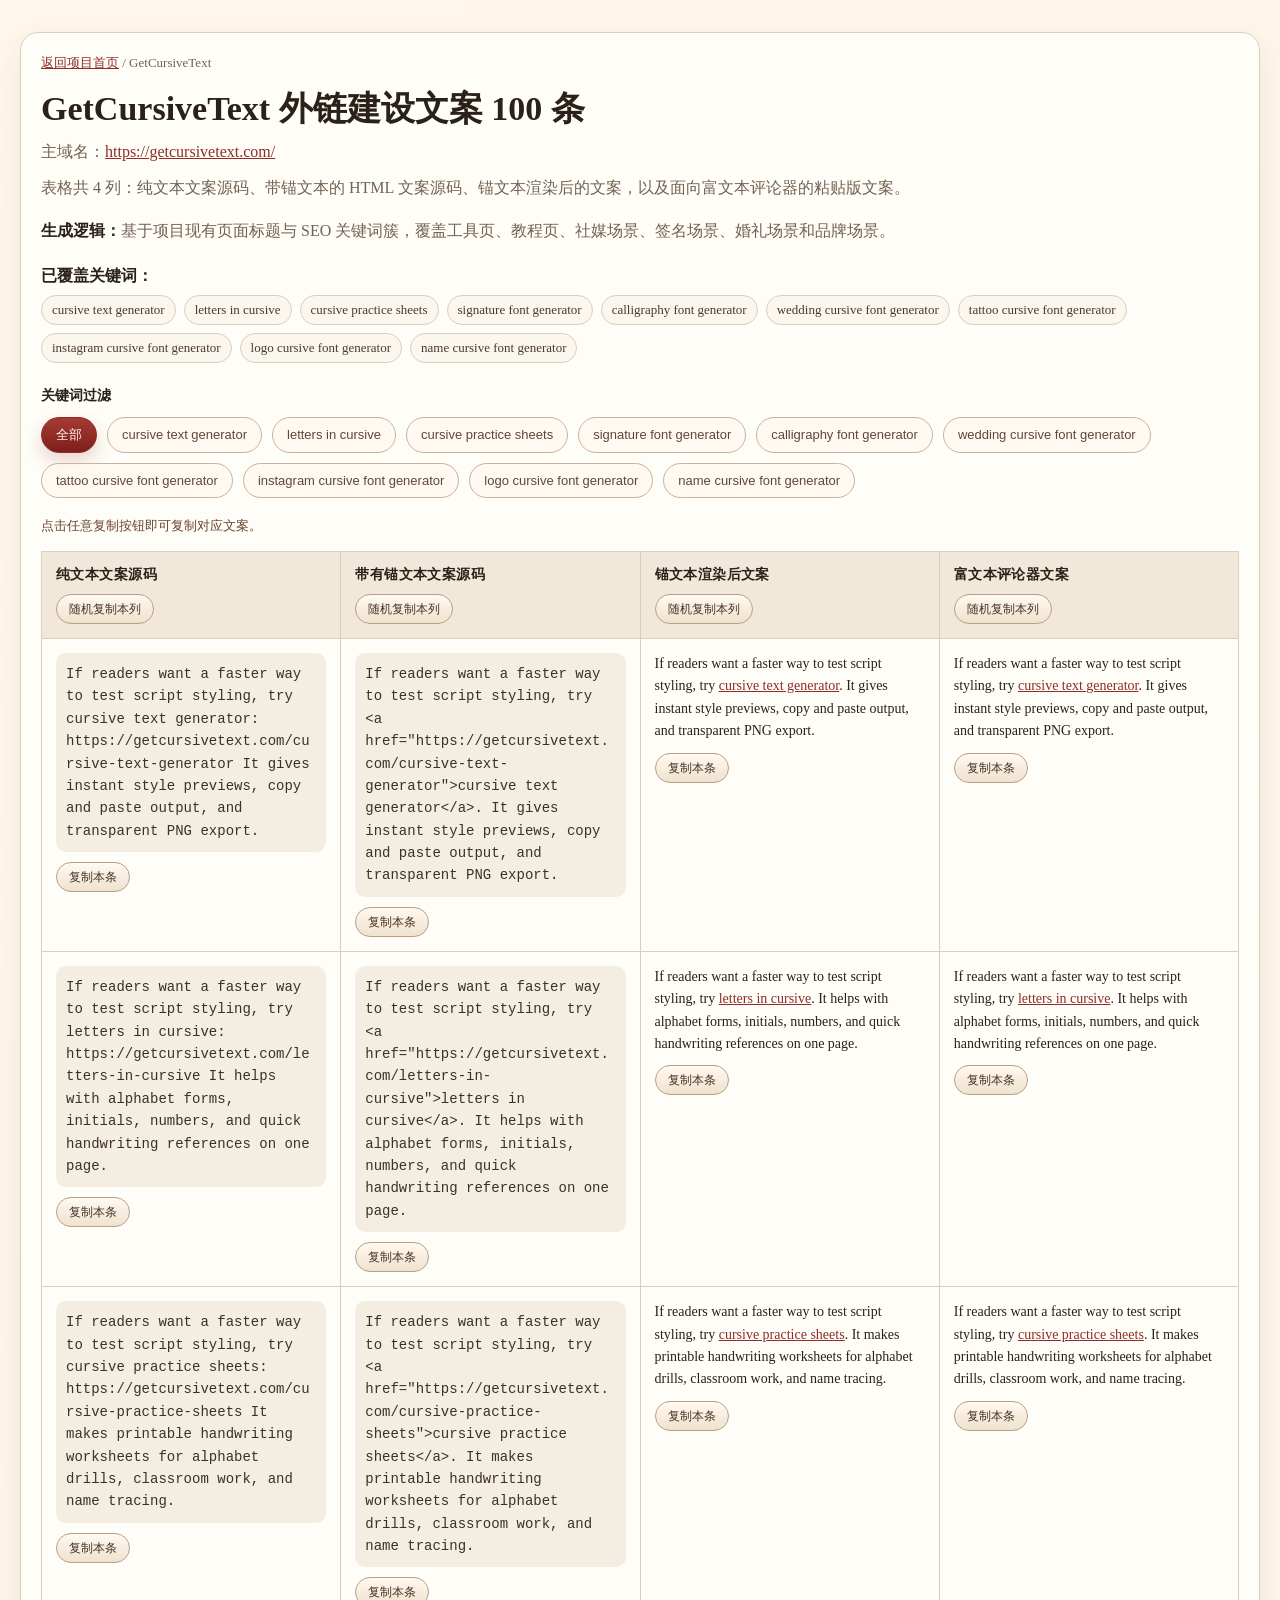
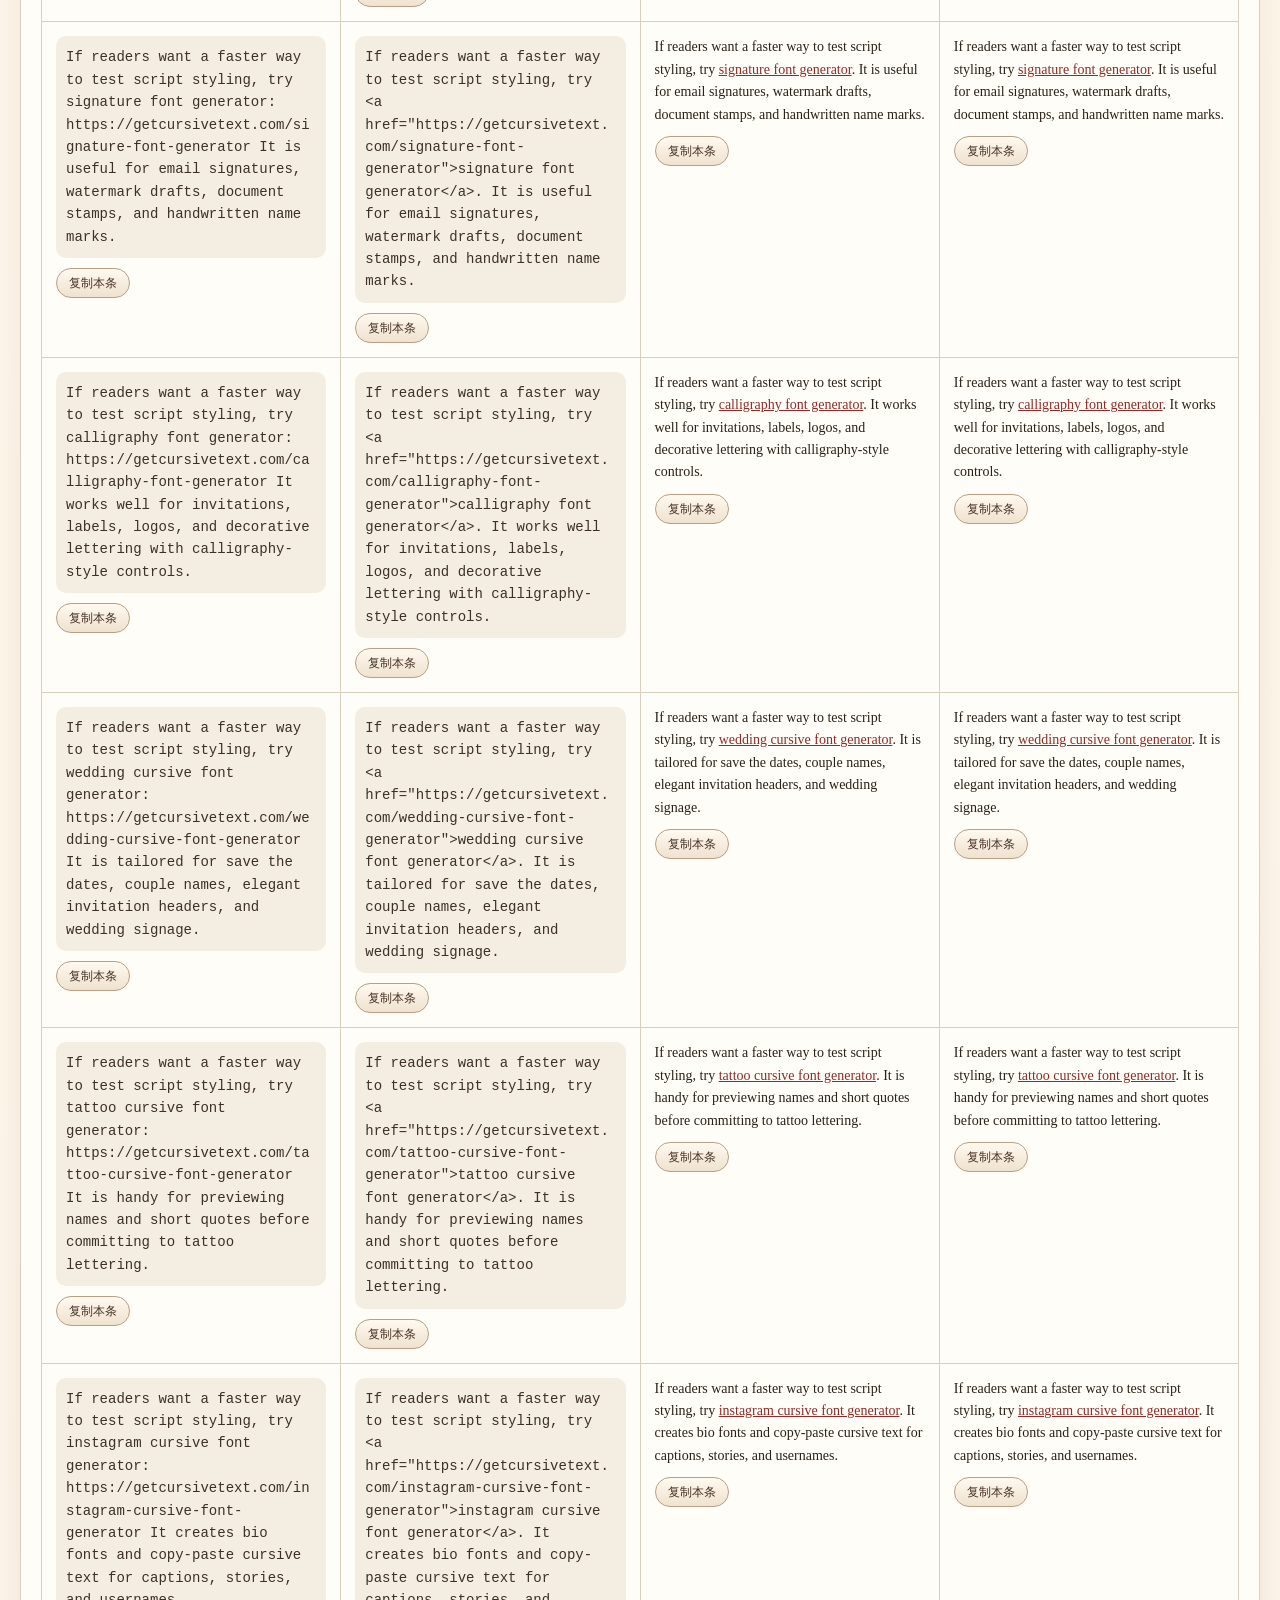
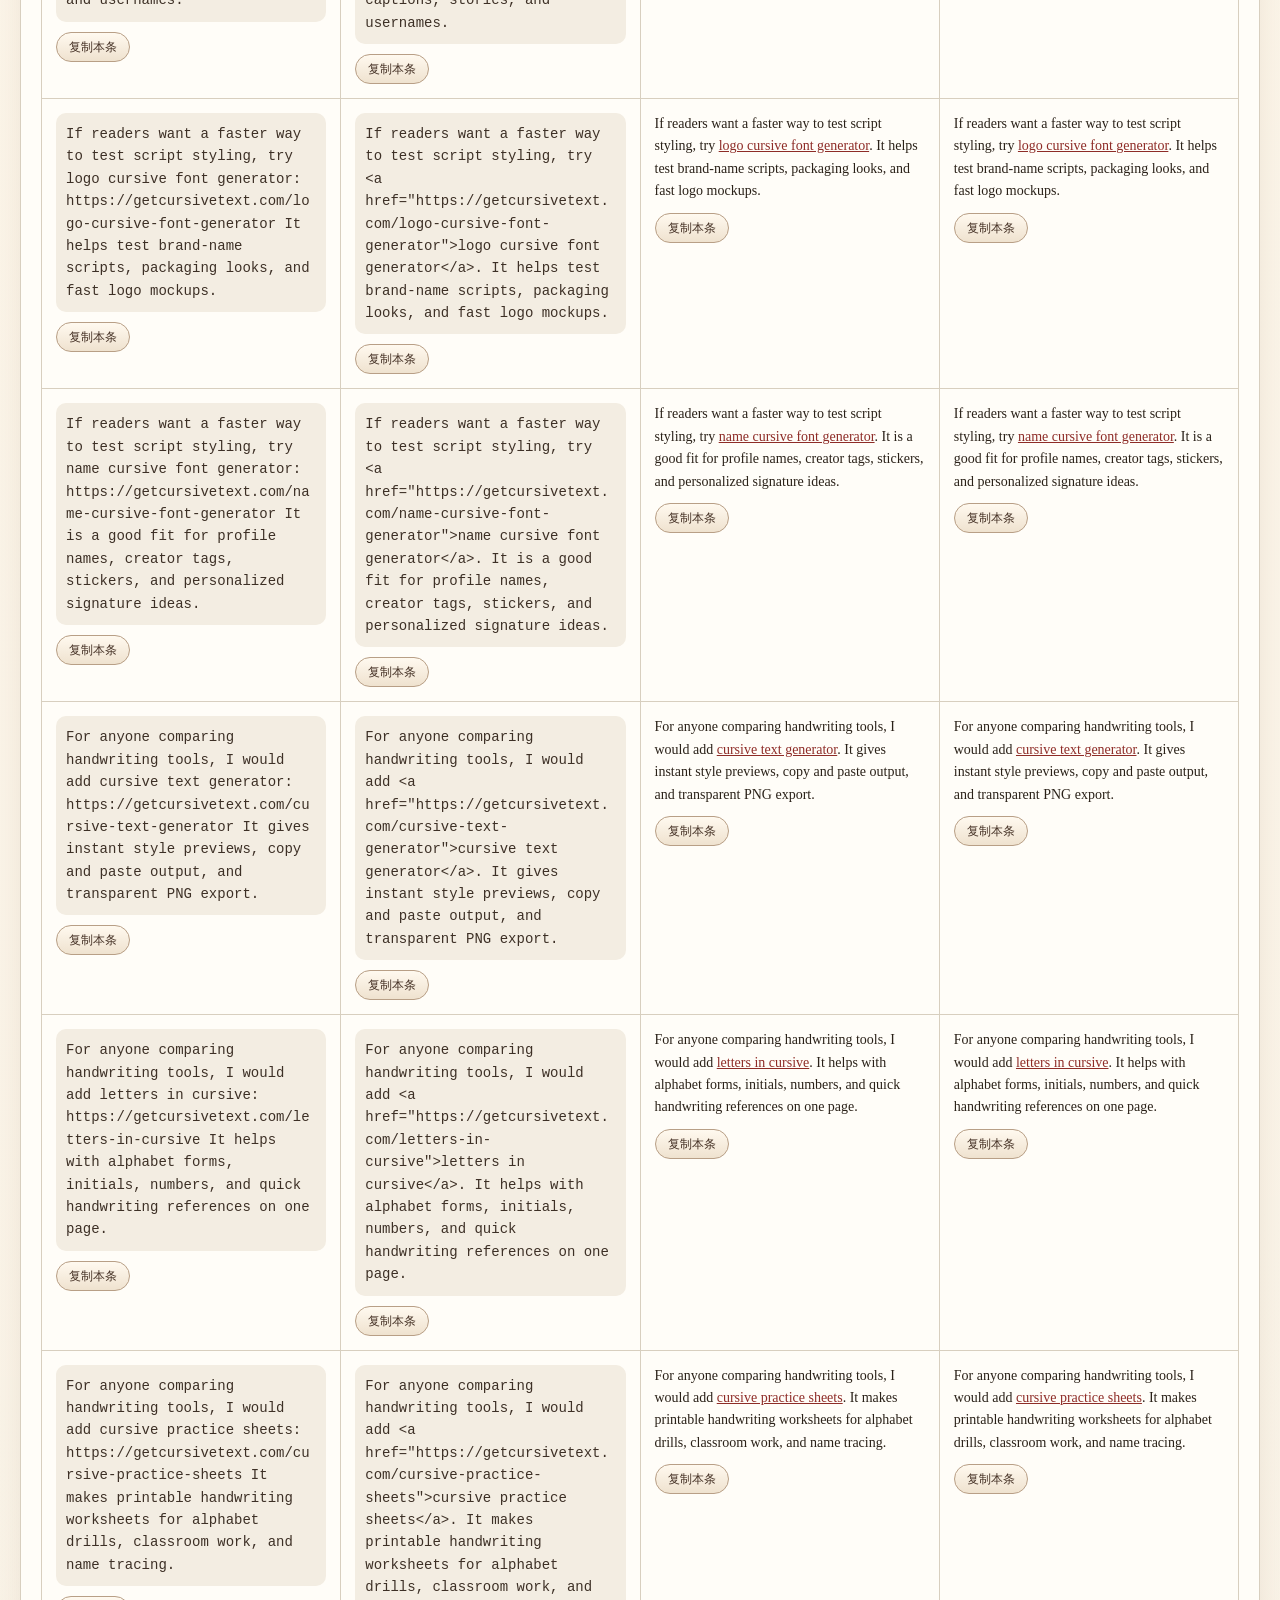
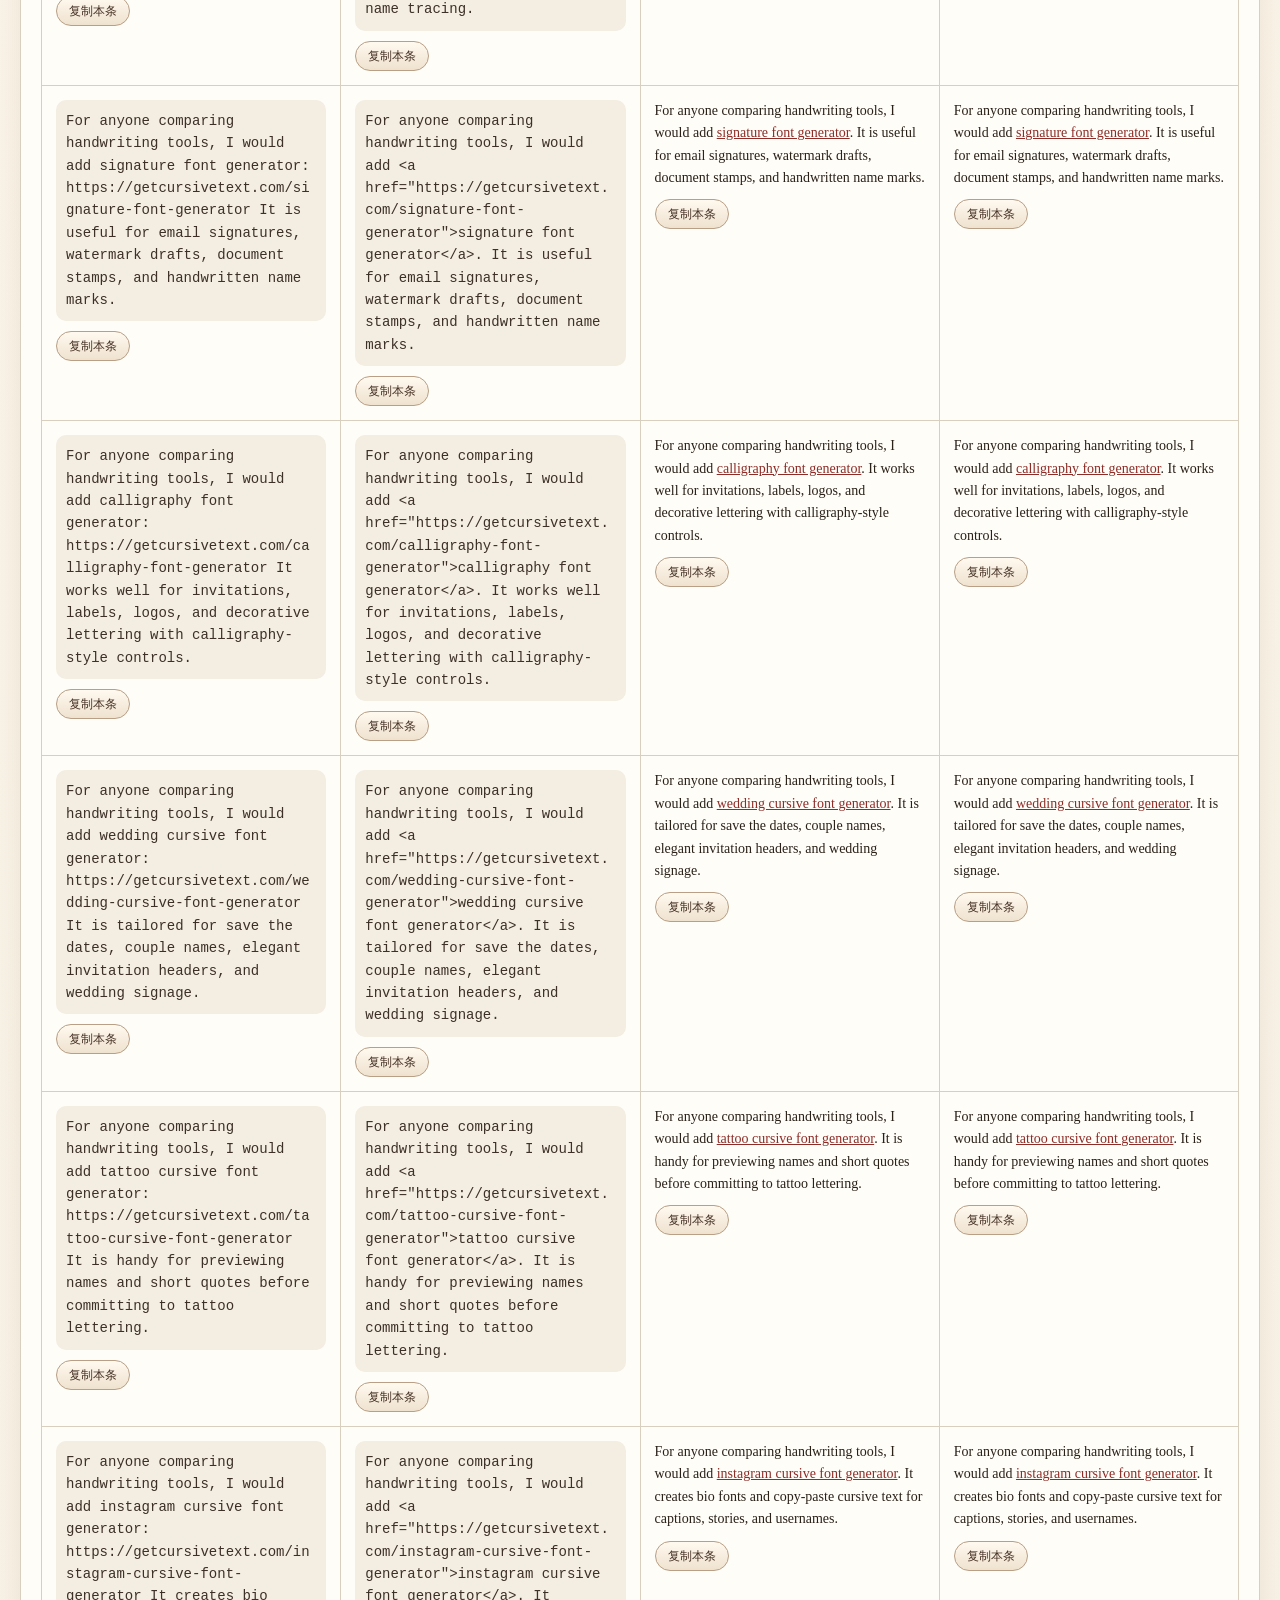
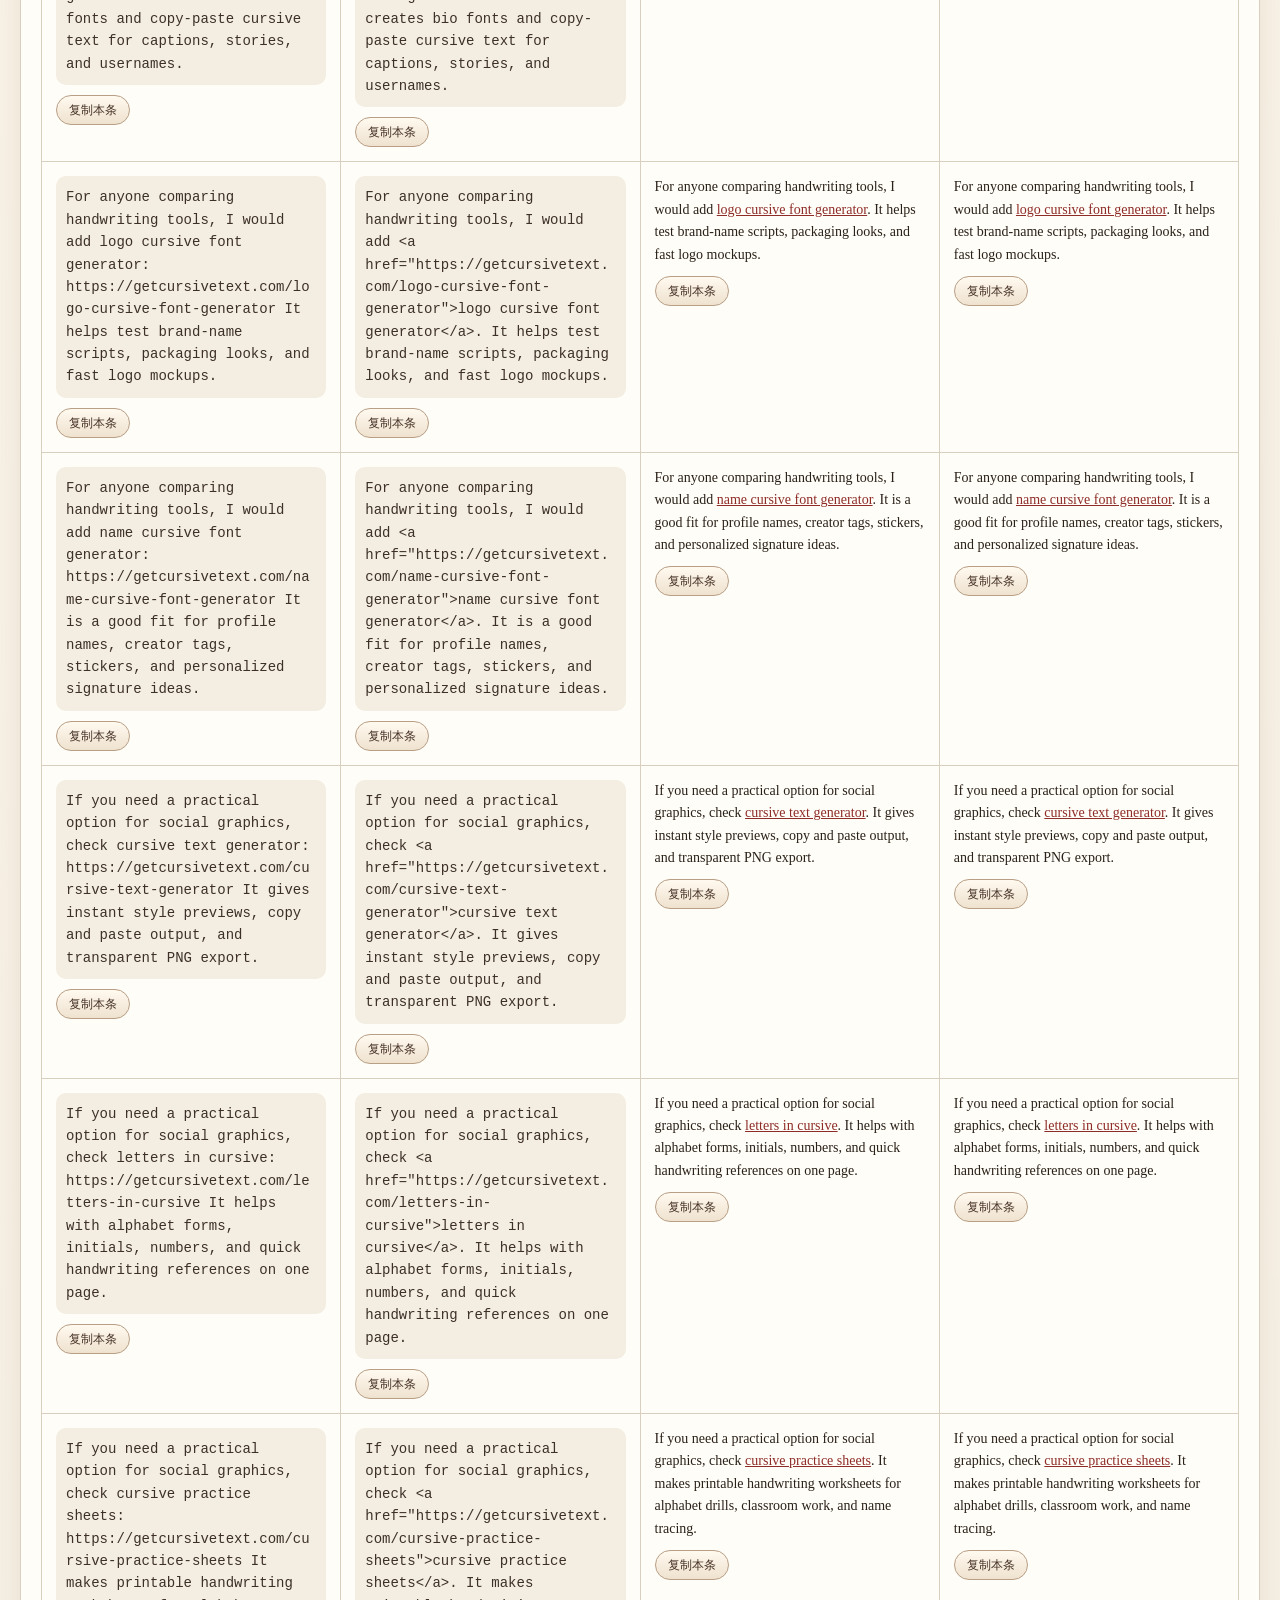
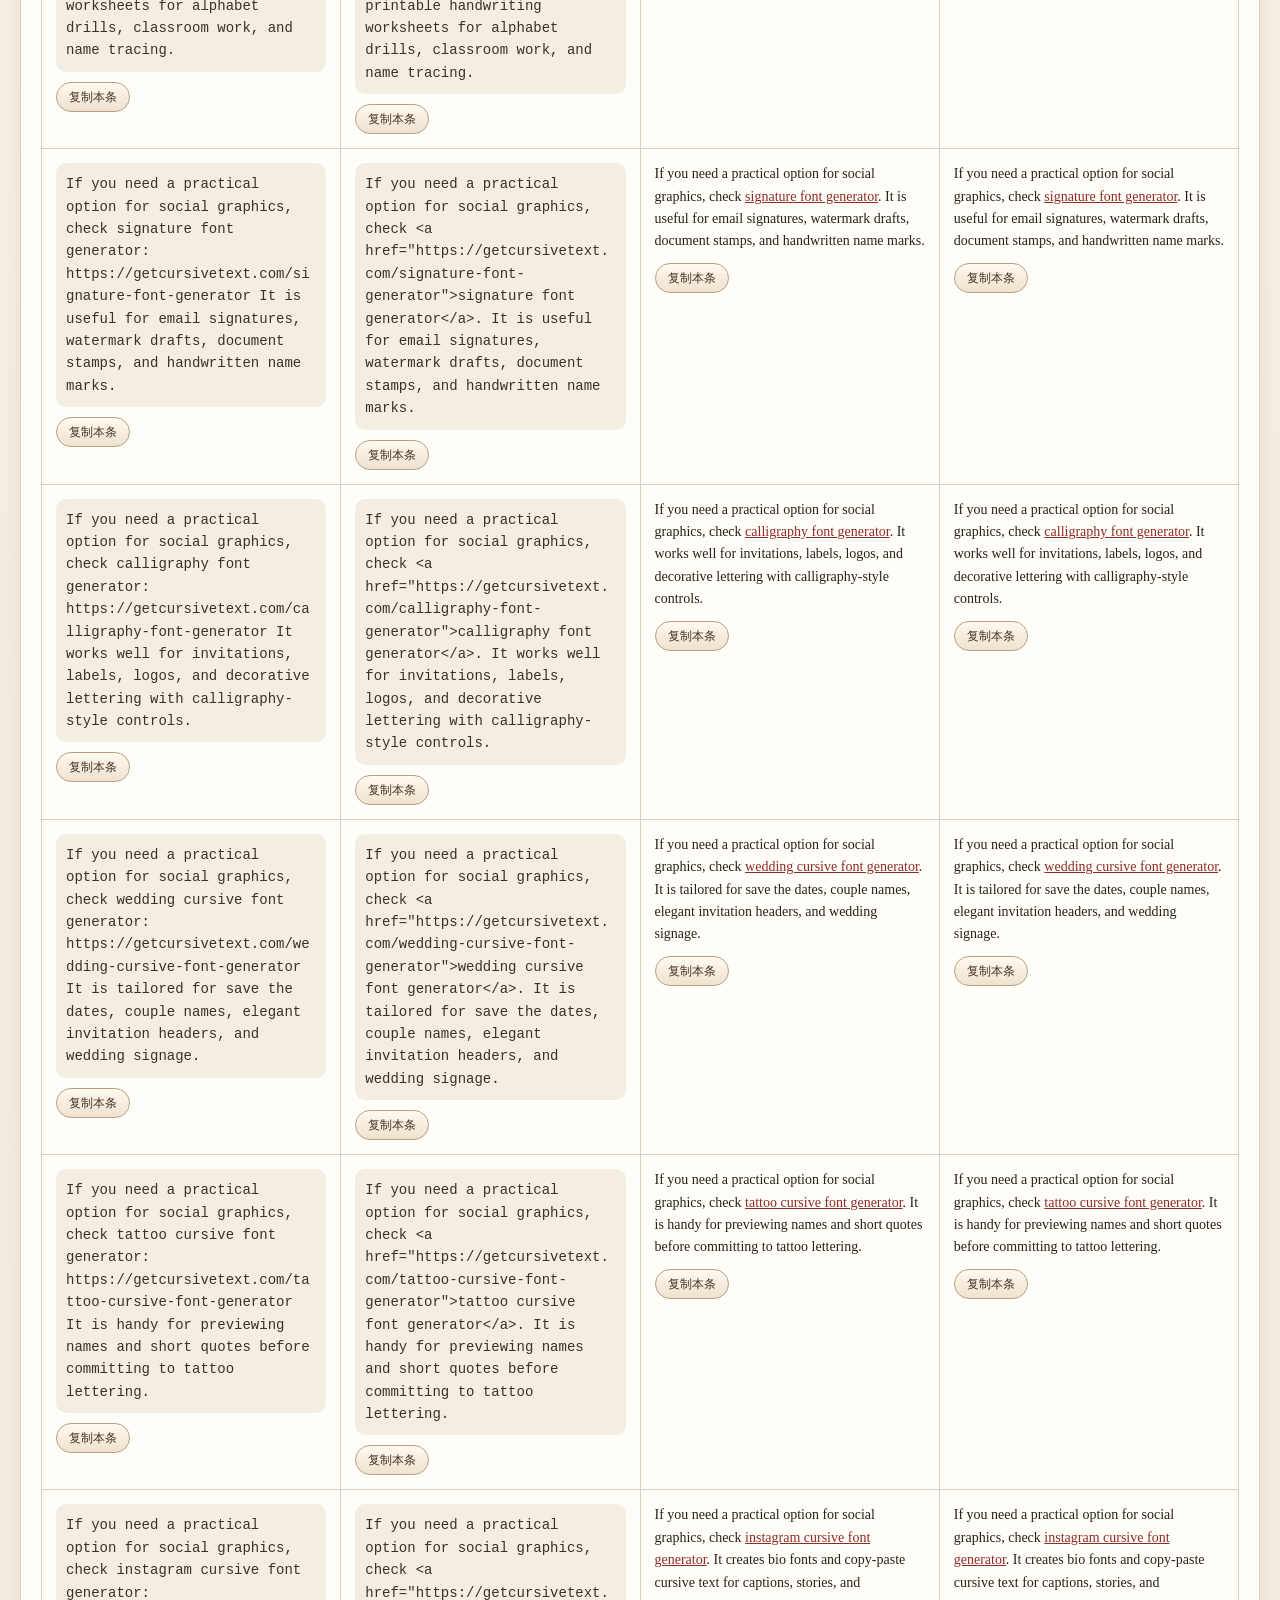
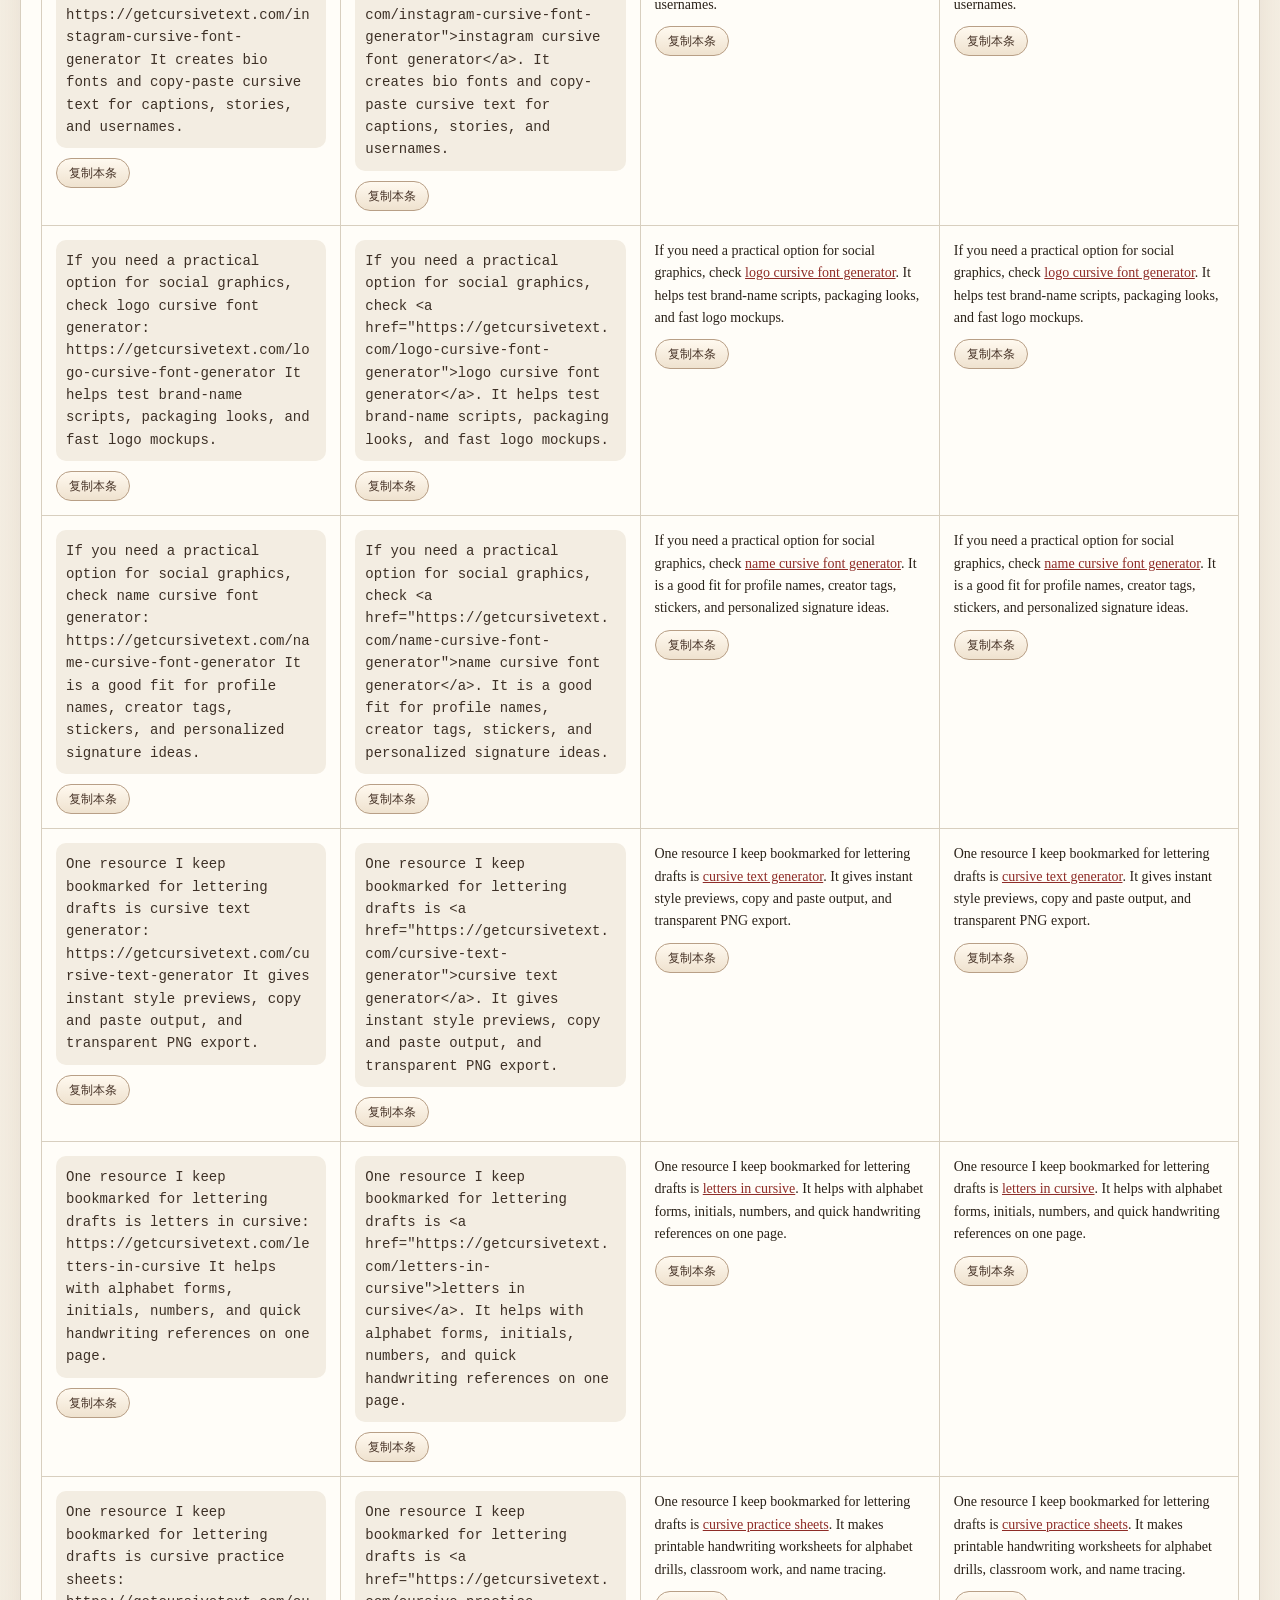
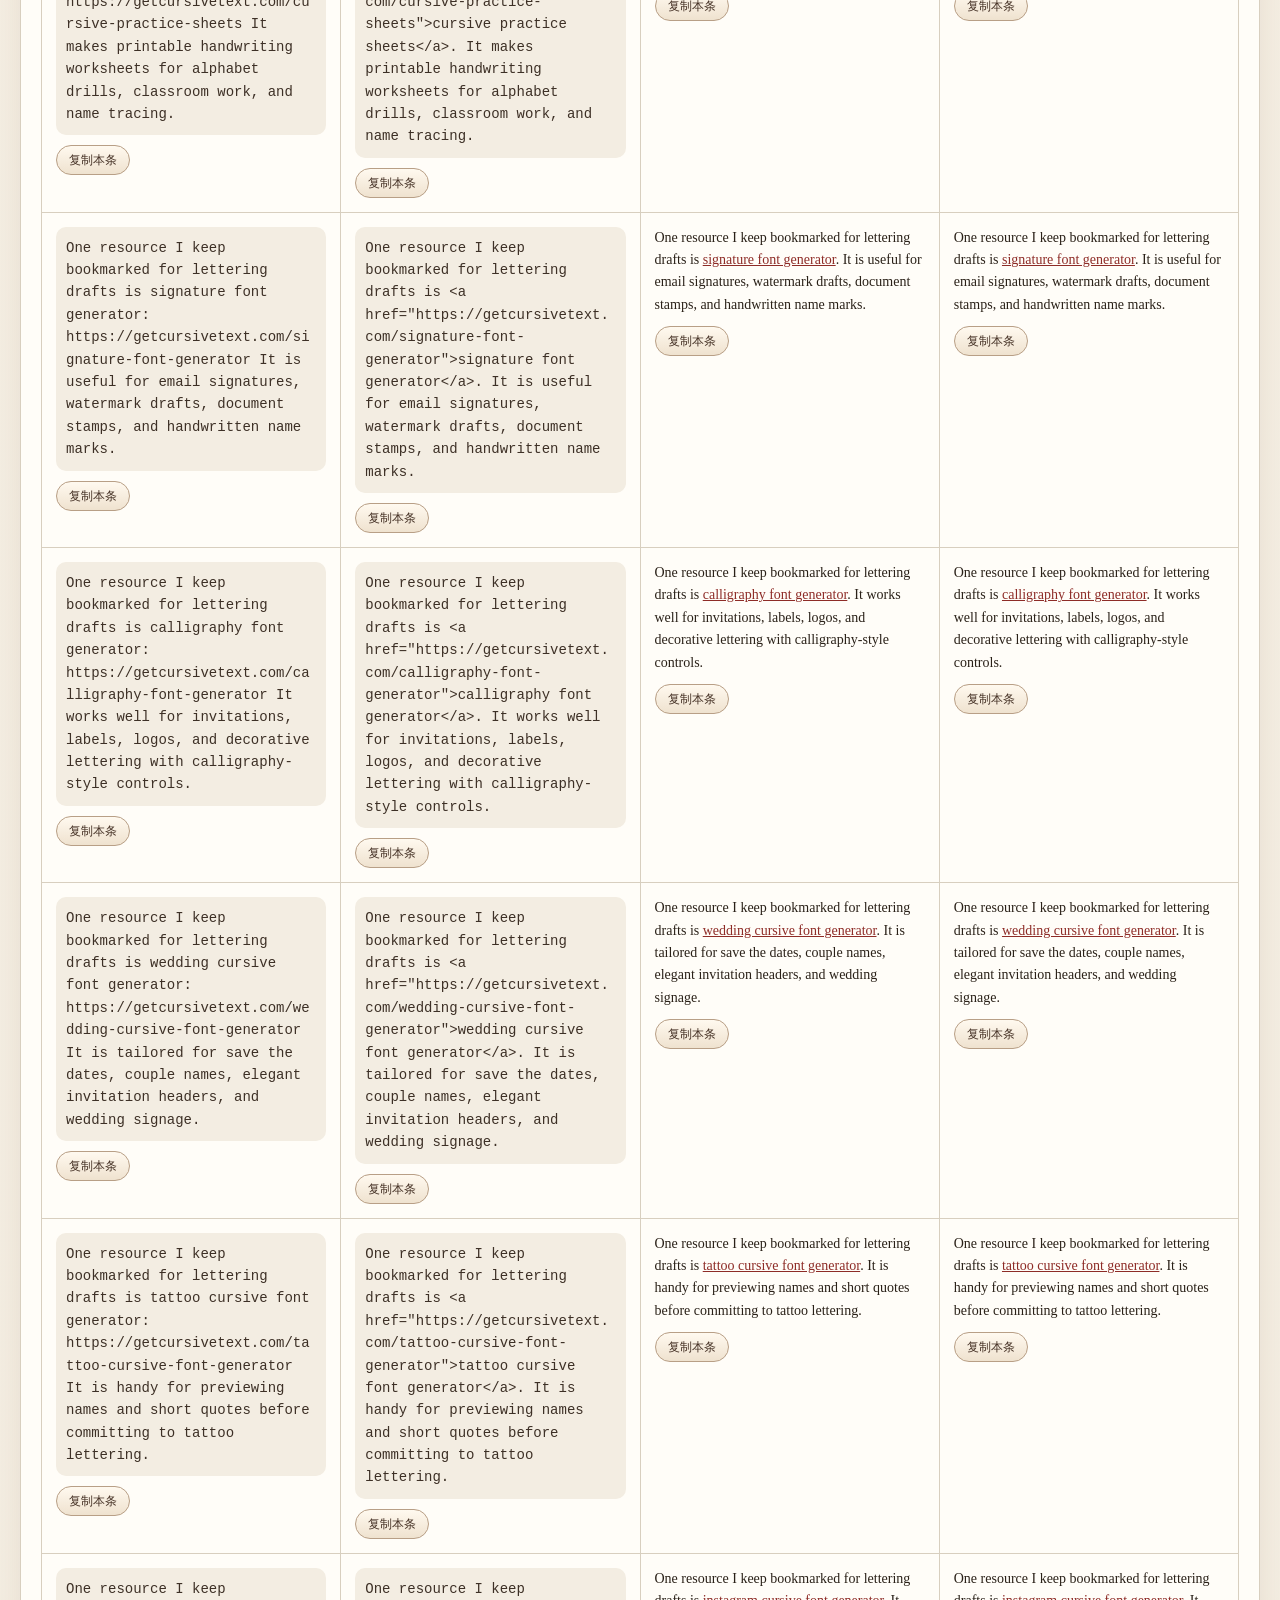
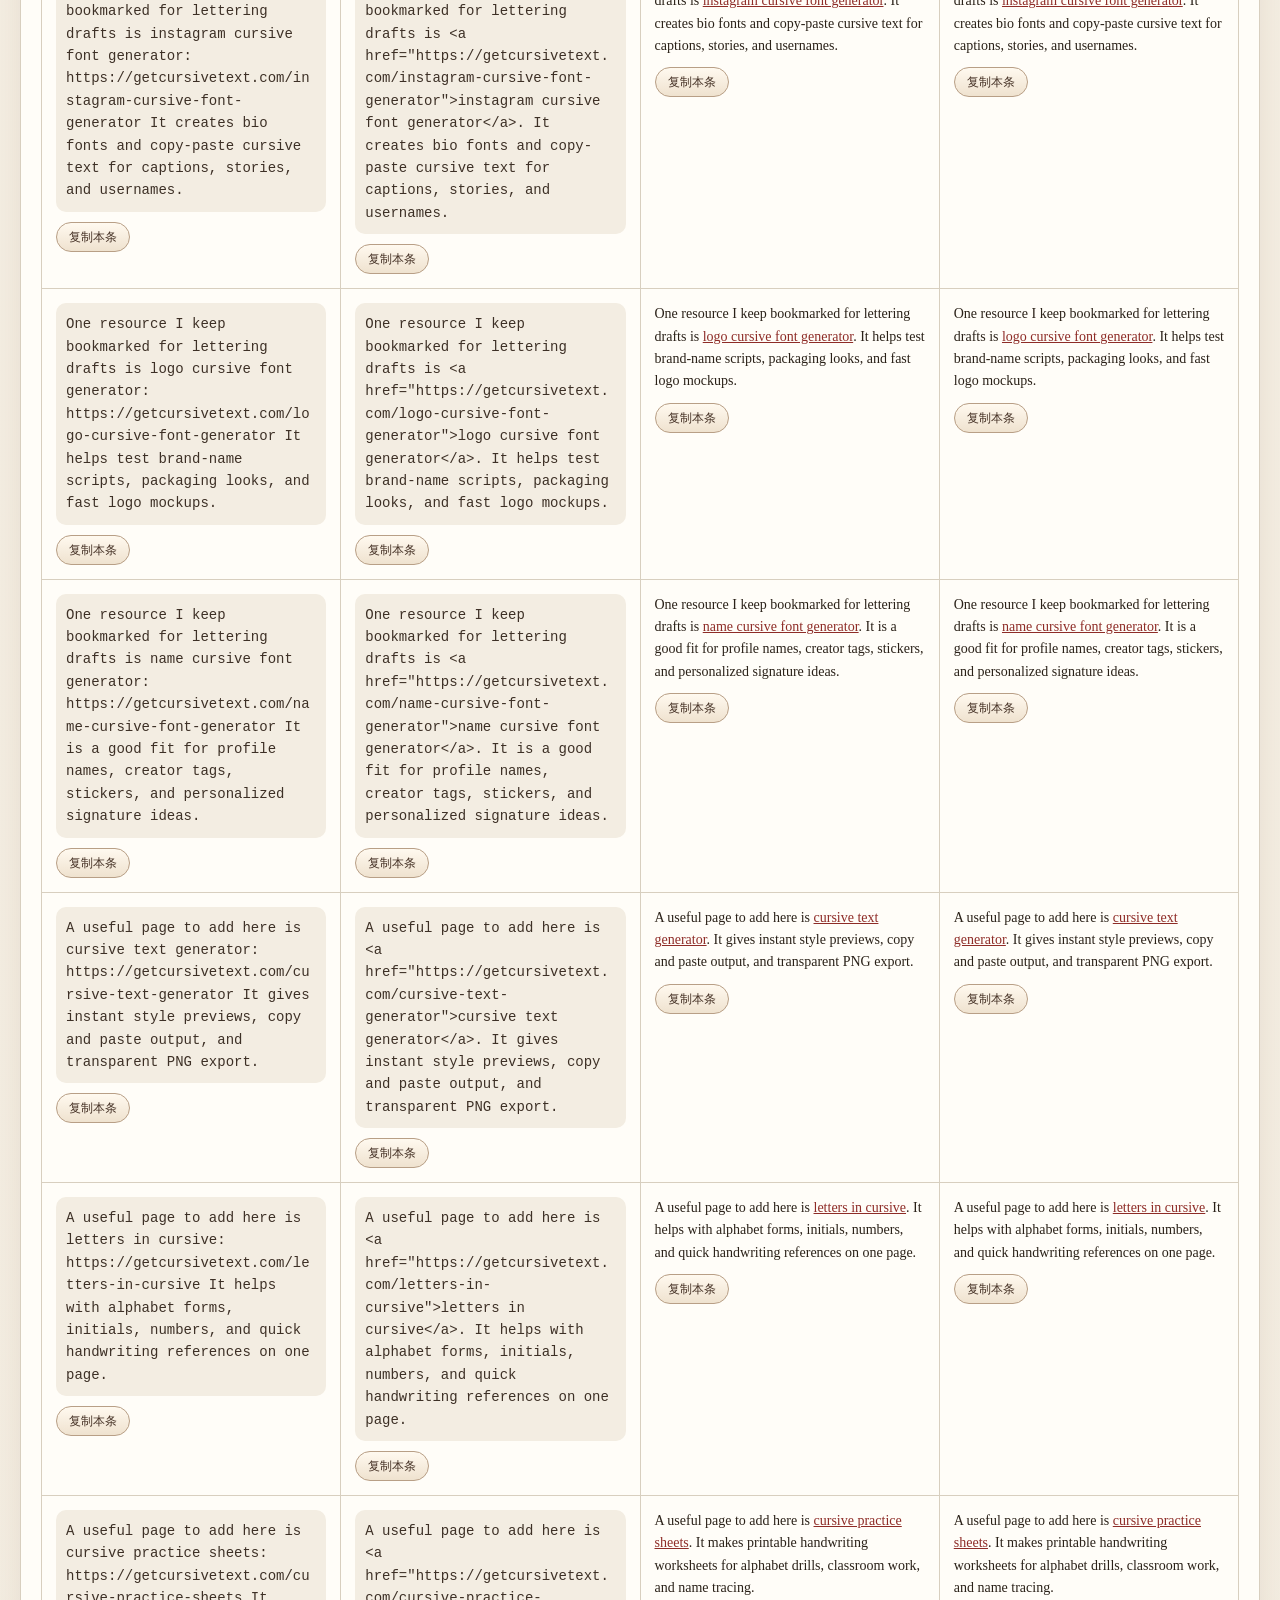
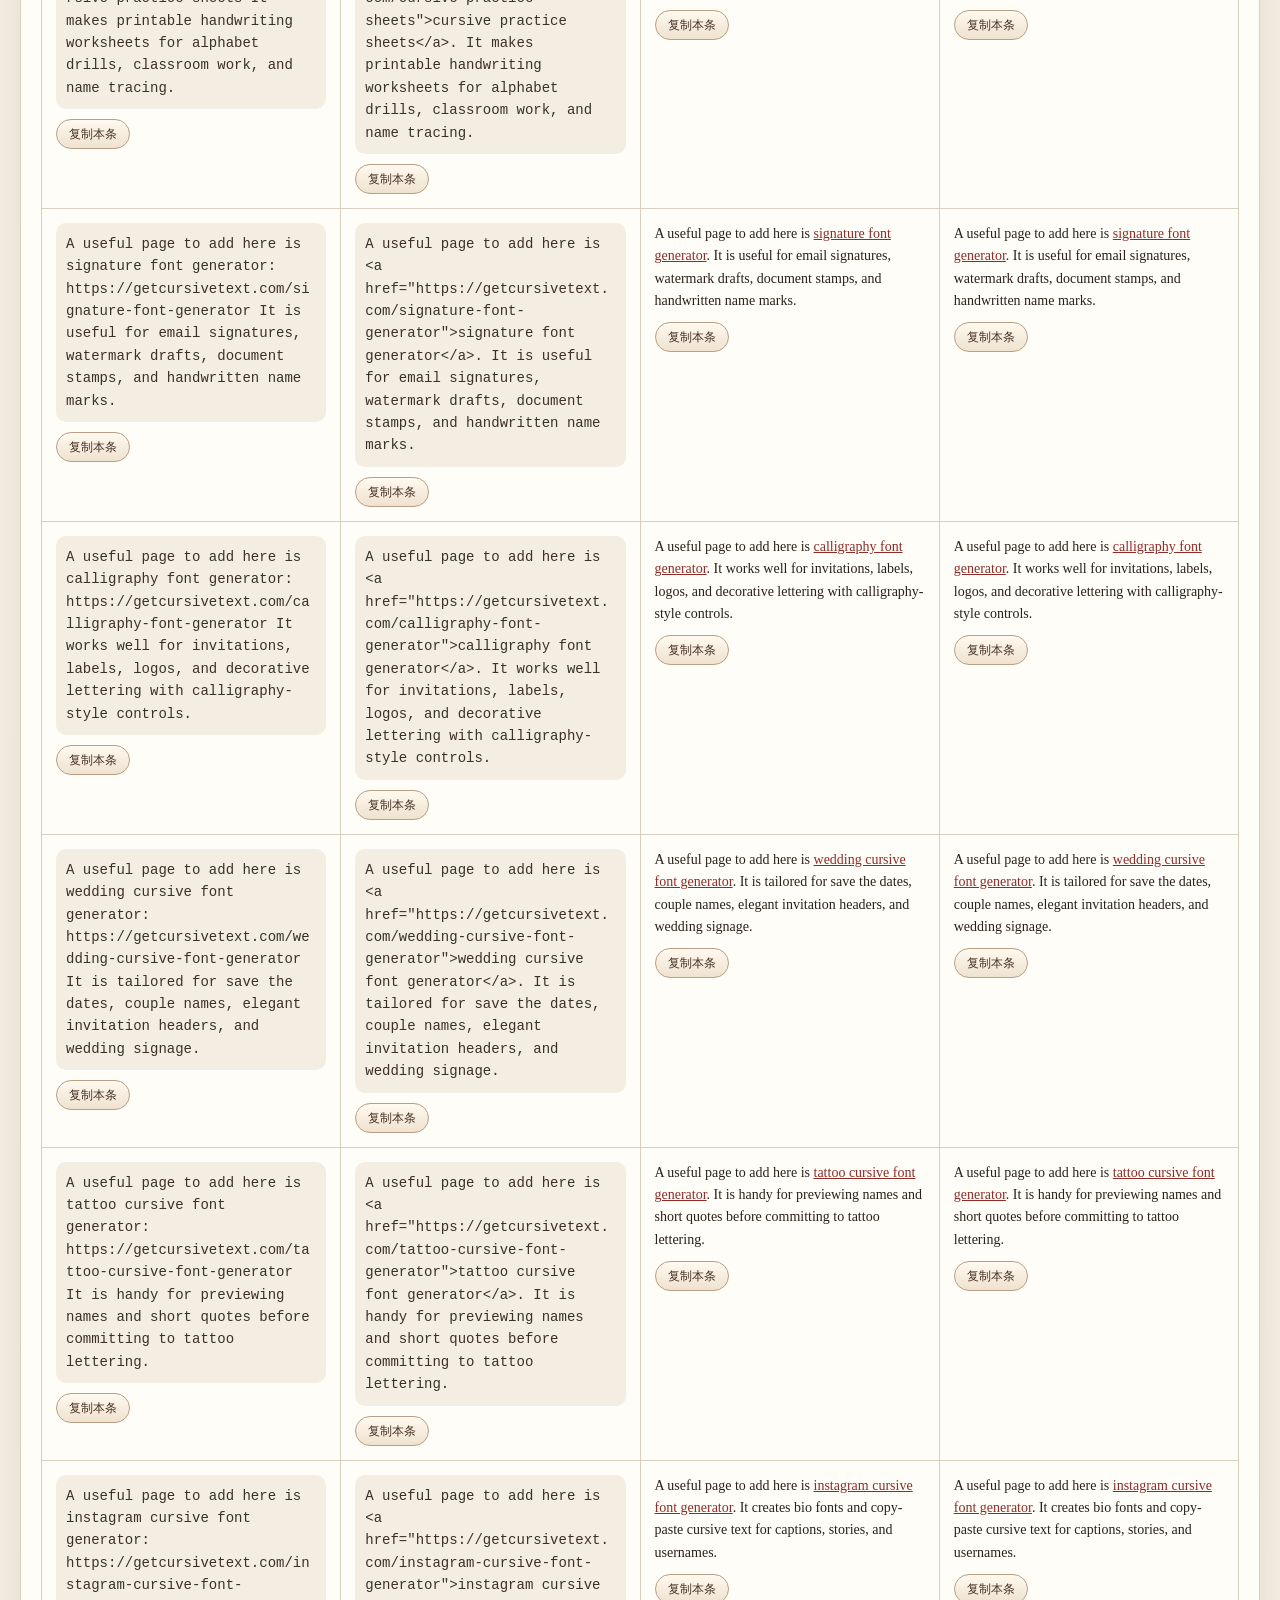
==== commit 85a61088: "feat: add rich text comment copy mode" ====
--- a/sites/getcursivetext/index.html
+++ b/sites/getcursivetext/index.html
@@ -228,7 +228,7 @@
         <p class="breadcrumbs"><a href="../../">返回项目首页</a> / GetCursiveText</p>
         <h1>GetCursiveText 外链建设文案 100 条</h1>
         <p>主域名：<a href="https://getcursivetext.com/">https://getcursivetext.com/</a></p>
-        <p>表格共 3 列：纯文本文案源码、带锚文本的 HTML 文案源码、锚文本渲染后的文案。</p>
+        <p>表格共 4 列：纯文本文案源码、带锚文本的 HTML 文案源码、锚文本渲染后的文案，以及面向富文本评论器的粘贴版文案。</p>
         <div class="meta">
           <p><strong>生成逻辑：</strong>基于项目现有页面标题与 SEO 关键词簇，覆盖工具页、教程页、社媒场景、签名场景、婚礼场景和品牌场景。</p>
           <div>
@@ -274,6 +274,12 @@
                     <button class="copy-btn" type="button" data-random-column="rendered">随机复制本列</button>
                   </div>
                 </th>
+                <th>
+                  <div class="th-head">
+                    <span class="th-label">富文本评论器文案</span>
+                    <button class="copy-btn" type="button" data-random-column="rich">随机复制本列</button>
+                  </div>
+                </th>
               </tr>
             </thead>
             <tbody id="rows"></tbody>
@@ -355,7 +361,9 @@
           url: item.url,
           plain: `${lead} ${item.anchor}: ${item.url} ${item.benefit}`,
           anchor: `${lead} <a href="${item.url}">${item.anchor}</a>. ${item.benefit}`,
-          rendered: `${lead} ${item.anchor}. ${item.benefit}`
+          rendered: `${lead} ${item.anchor}. ${item.benefit}`,
+          richText: `${lead} ${item.anchor}. ${item.benefit}`,
+          richHtml: `${escapeHtml(lead)} <a href="${item.url}">${escapeHtml(item.anchor)}</a>. ${escapeHtml(item.benefit)}`
         }))
       );
 
@@ -367,7 +375,8 @@
       const randomState = {
         plain: { order: [], cursor: 0 },
         anchor: { order: [], cursor: 0 },
-        rendered: { order: [], cursor: 0 }
+        rendered: { order: [], cursor: 0 },
+        rich: { order: [], cursor: 0 }
       };
 
       function escapeHtml(value) {
@@ -414,6 +423,28 @@
         }
       }
 
+      async function copyRichText(html, plainText, message) {
+        try {
+          if (window.ClipboardItem && navigator.clipboard && navigator.clipboard.write) {
+            const item = new ClipboardItem({
+              "text/html": new Blob([html], { type: "text/html" }),
+              "text/plain": new Blob([plainText], { type: "text/plain" })
+            });
+            await navigator.clipboard.write([item]);
+          } else {
+            await navigator.clipboard.writeText(plainText);
+          }
+          setStatus(message);
+        } catch (error) {
+          try {
+            await navigator.clipboard.writeText(plainText);
+            setStatus(`${message}（已回退为纯文本复制）`);
+          } catch (fallbackError) {
+            setStatus(`复制失败，请手动复制。${message}`);
+          }
+        }
+      }
+
       function createShuffledIndexes(length) {
         const order = Array.from({ length }, (_, index) => index);
 
@@ -425,12 +456,12 @@
         return order;
       }
 
-      function getNextRandomText(column) {
-        const bucket = getFilteredEntries().map((entry) => entry[column]);
+      function getNextRandomEntry(column) {
+        const bucket = getFilteredEntries();
         const state = randomState[column];
 
         if (!bucket.length) {
-          return "";
+          return null;
         }
 
         if (state.order.length !== bucket.length || state.cursor >= state.order.length) {
@@ -489,6 +520,18 @@
                 <button class="copy-btn" type="button" data-copy="${escapeHtml(entry.rendered)}" data-label="渲染后文案">复制本条</button>
               </div>
             </td>
+            <td>
+              <div>${entry.anchor}</div>
+              <div class="cell-actions">
+                <button
+                  class="copy-btn"
+                  type="button"
+                  data-copy-rich-html="${escapeHtml(entry.richHtml)}"
+                  data-copy-rich-text="${escapeHtml(entry.richText)}"
+                  data-label="富文本评论器文案"
+                >复制本条</button>
+              </div>
+            </td>
           `
           )
           .map((cells) => `<tr>${cells}</tr>`)
@@ -507,6 +550,17 @@
       }
 
       rows.addEventListener("click", async (event) => {
+        const richButton = event.target.closest("[data-copy-rich-html]");
+        if (richButton) {
+          const count = getFilteredEntries().length;
+          await copyRichText(
+            richButton.getAttribute("data-copy-rich-html"),
+            richButton.getAttribute("data-copy-rich-text"),
+            `已复制: ${richButton.getAttribute("data-label")}（当前筛选：${getActiveFilterLabel()}，${count} 条）`
+          );
+          return;
+        }
+
         const button = event.target.closest("[data-copy]");
         if (!button) {
           return;
@@ -540,16 +594,30 @@
         }
 
         const column = button.getAttribute("data-random-column");
-        const randomText = getNextRandomText(column);
+        const randomEntry = getNextRandomEntry(column);
         const count = getFilteredEntries().length;
         const labels = {
           plain: "随机纯文本源码",
           anchor: "随机锚文本文案源码",
-          rendered: "随机渲染后文案"
+          rendered: "随机渲染后文案",
+          rich: "随机富文本评论器文案"
         };
 
+        if (!randomEntry) {
+          return;
+        }
+
+        if (column === "rich") {
+          await copyRichText(
+            randomEntry.richHtml,
+            randomEntry.richText,
+            `已复制: ${labels[column]}（当前筛选：${getActiveFilterLabel()}，${count} 条）`
+          );
+          return;
+        }
+
         await copyText(
-          randomText,
+          randomEntry[column],
           `已复制: ${labels[column]}（当前筛选：${getActiveFilterLabel()}，${count} 条）`
         );
       });
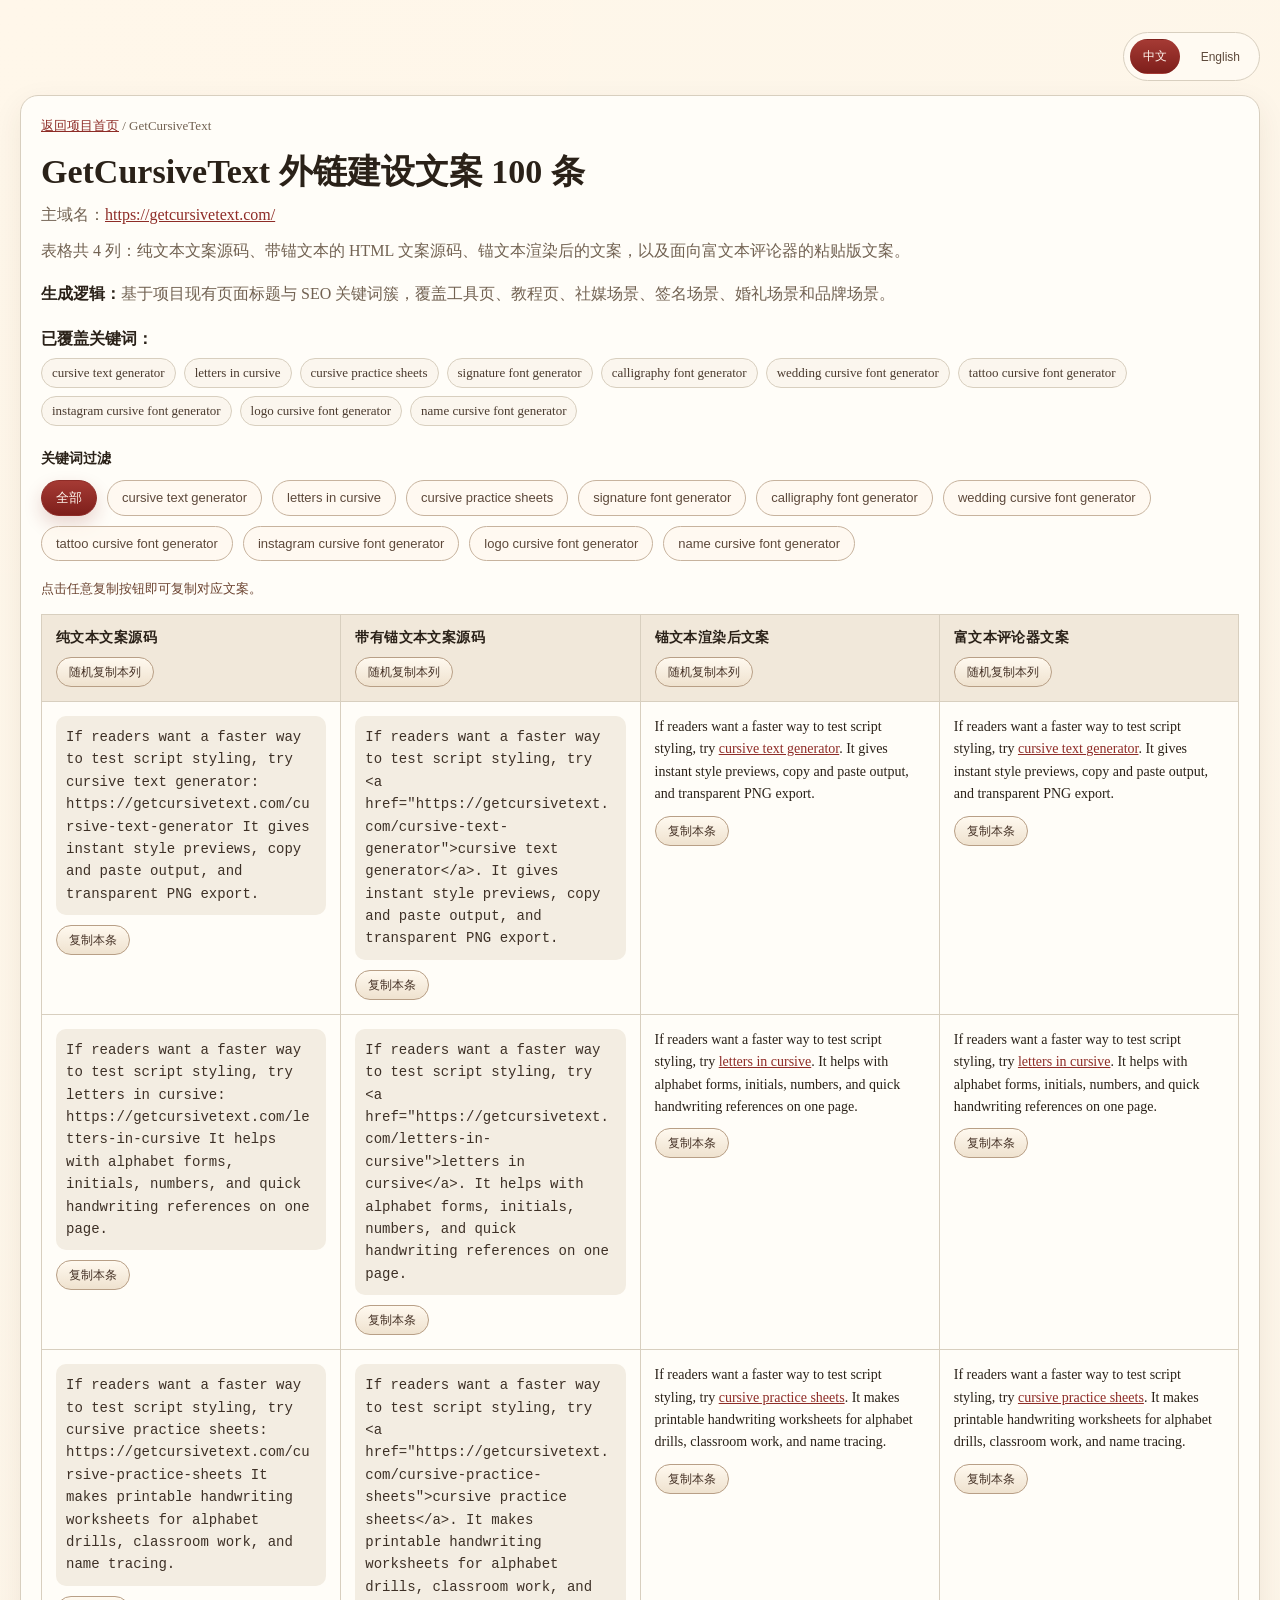
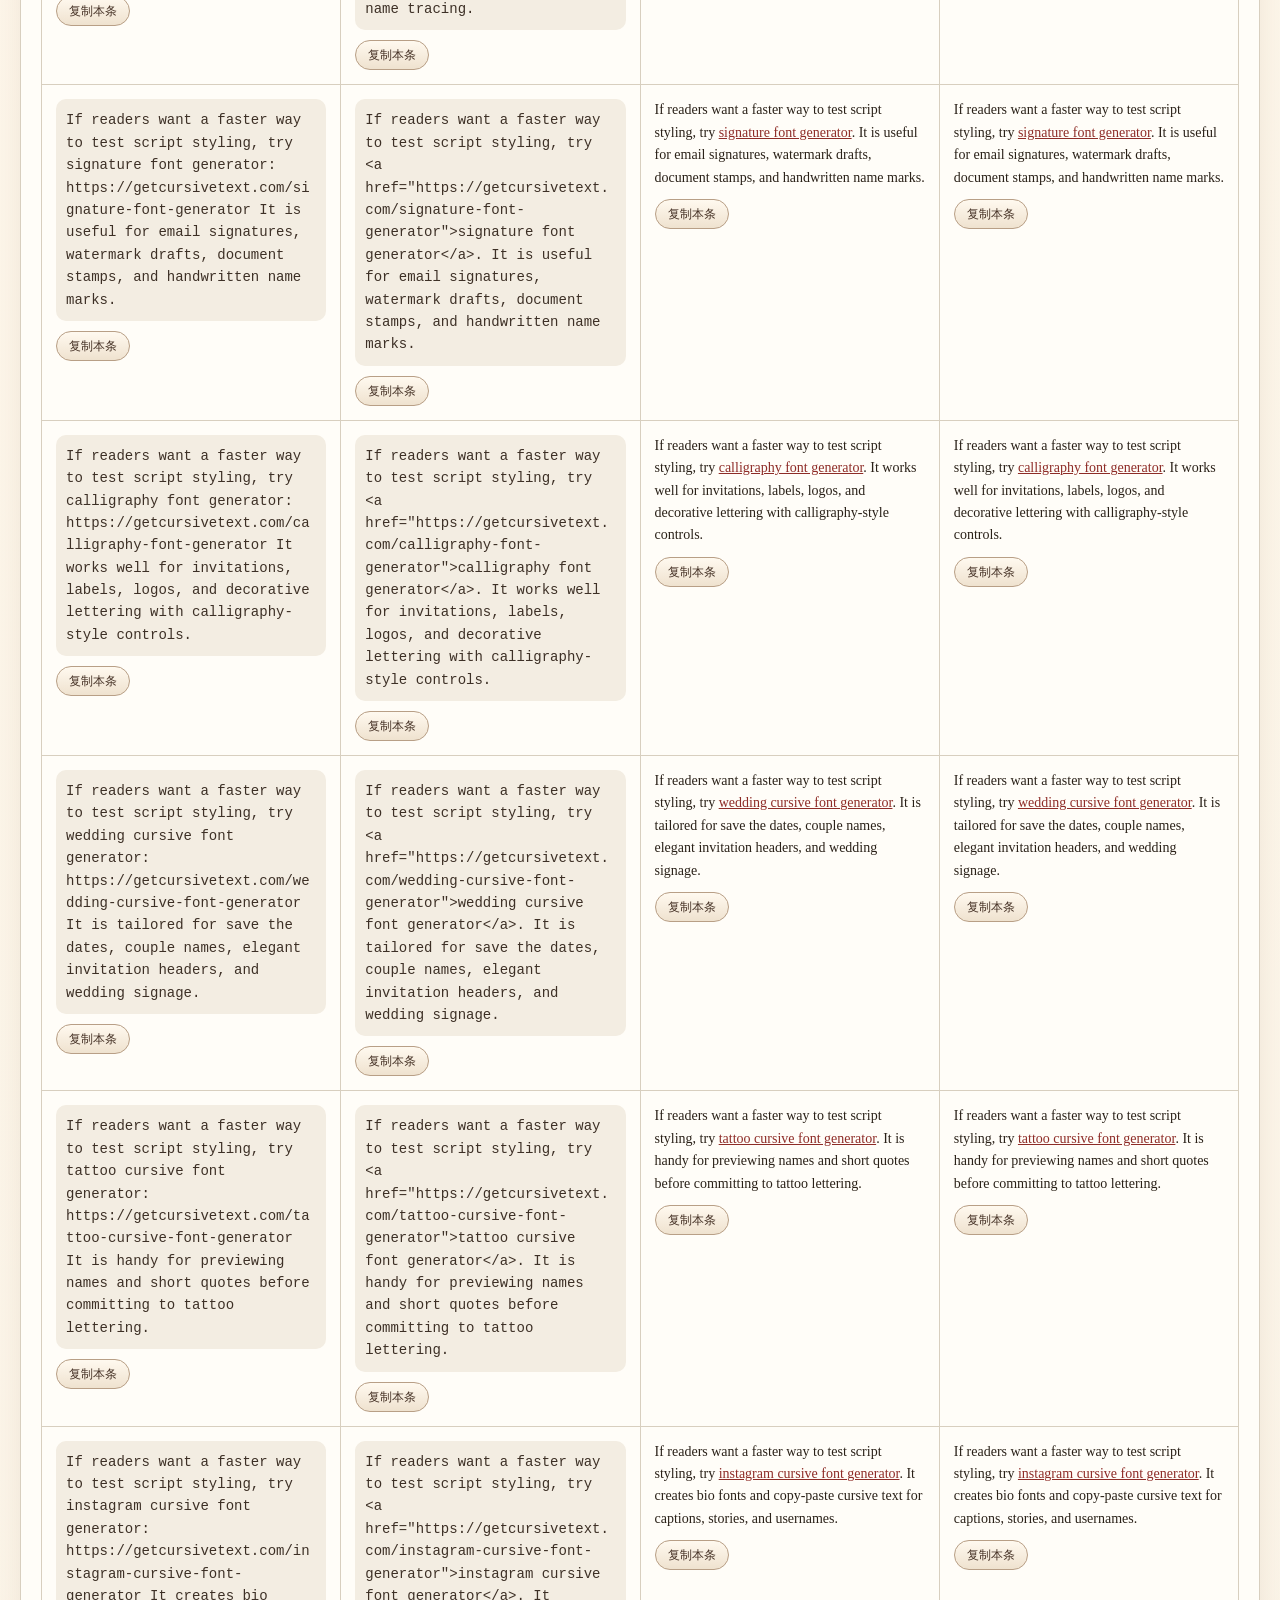
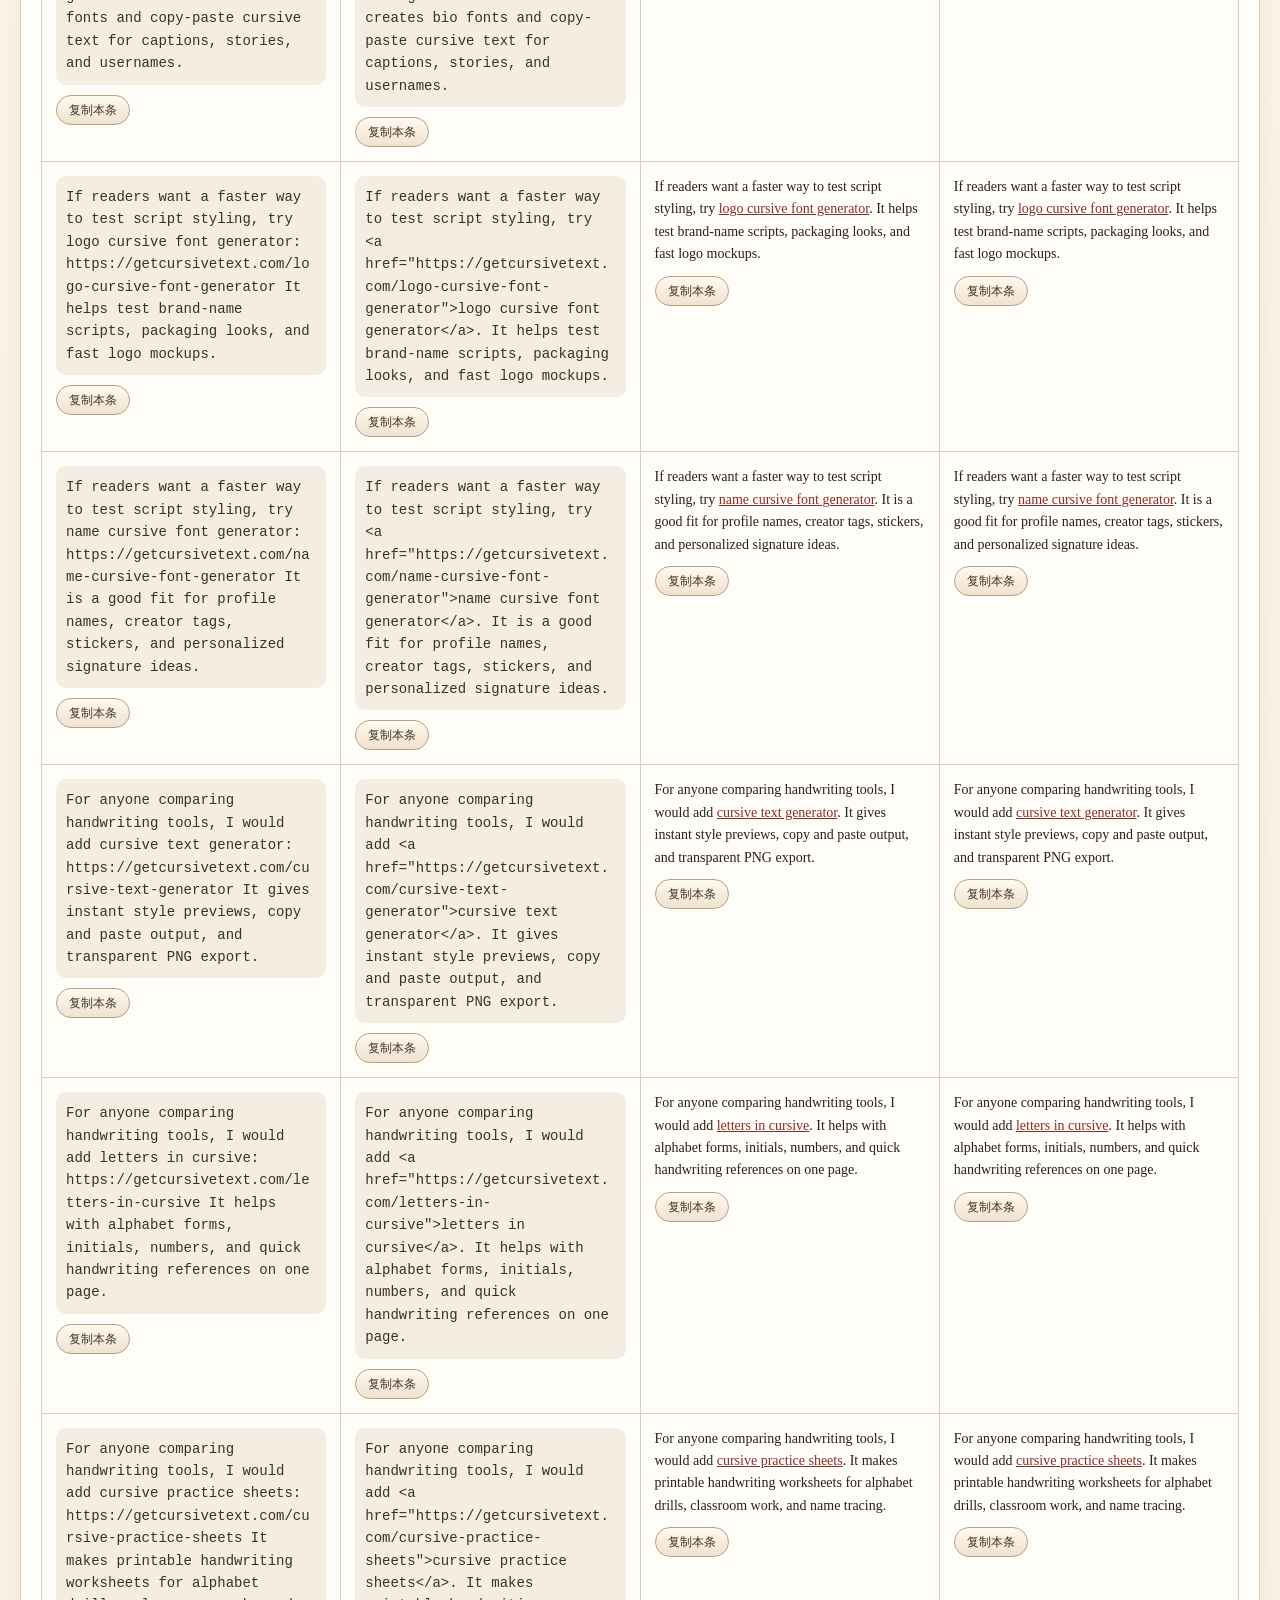
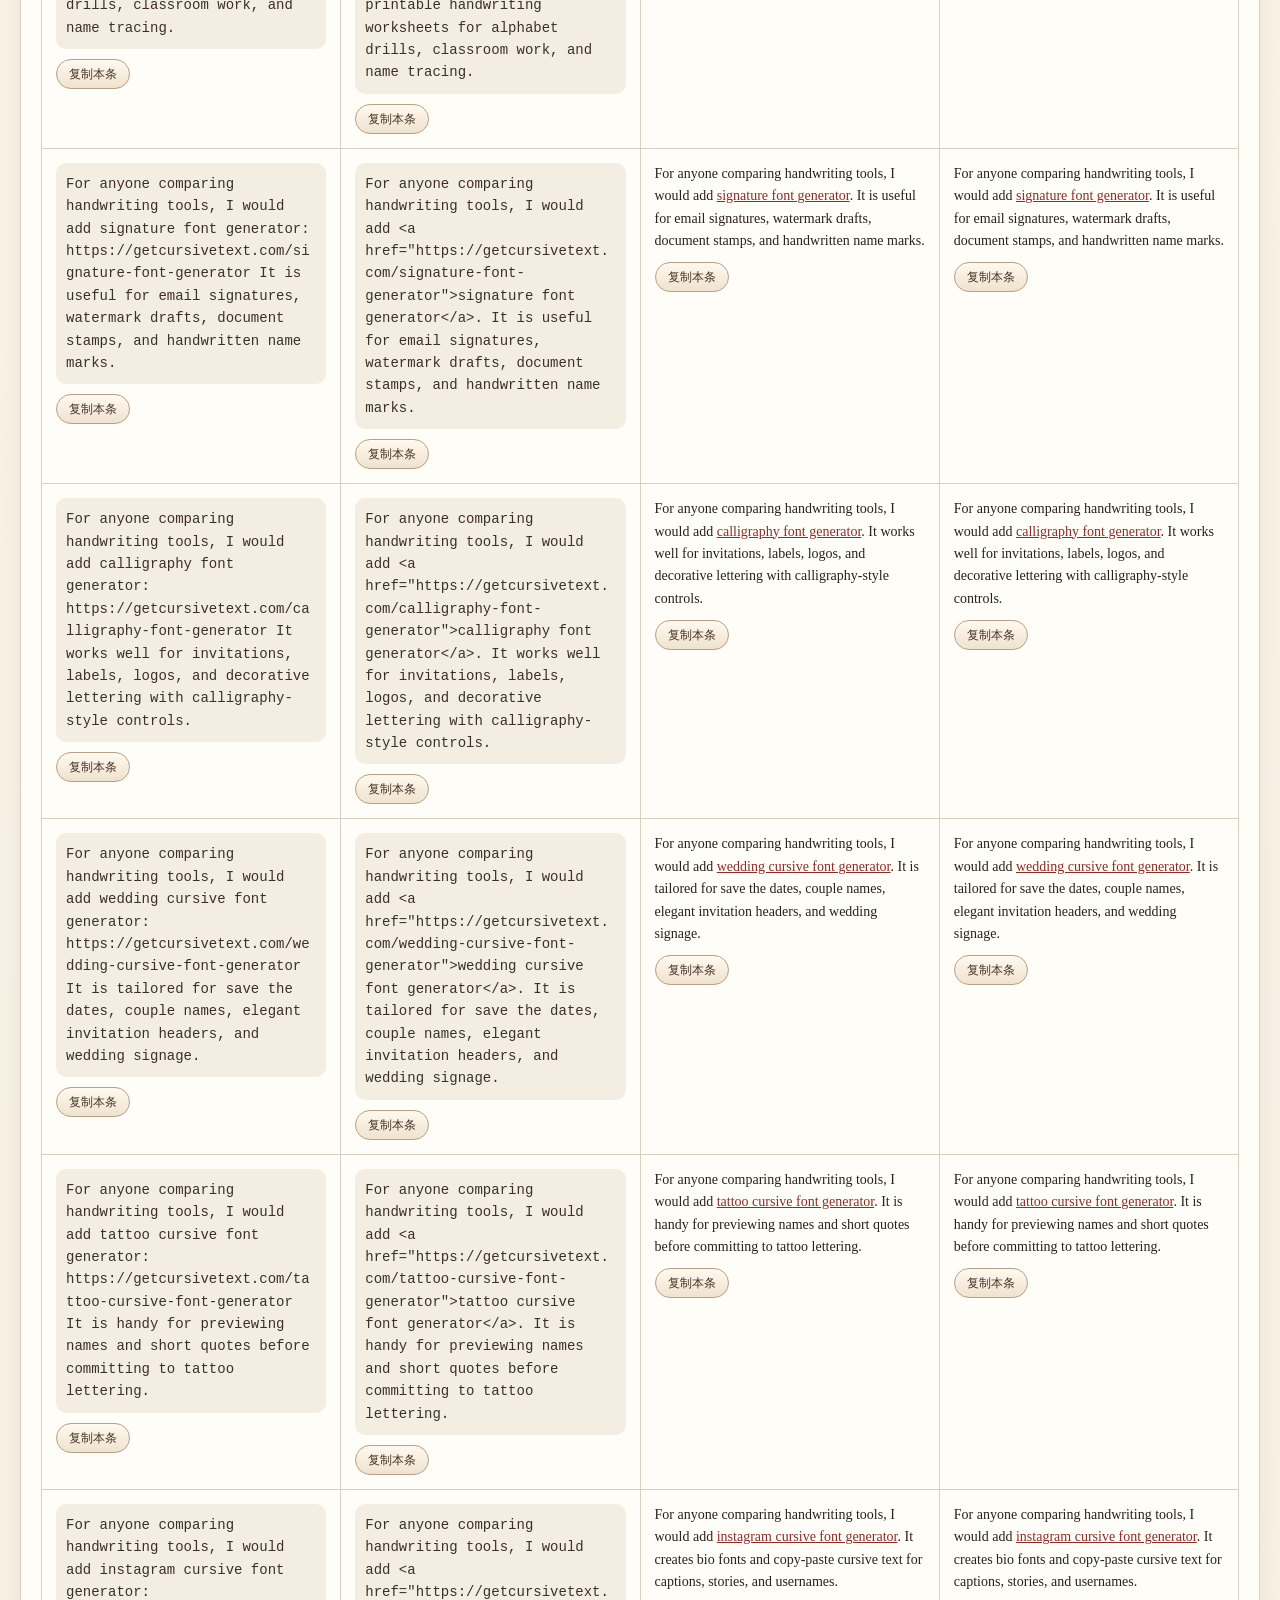
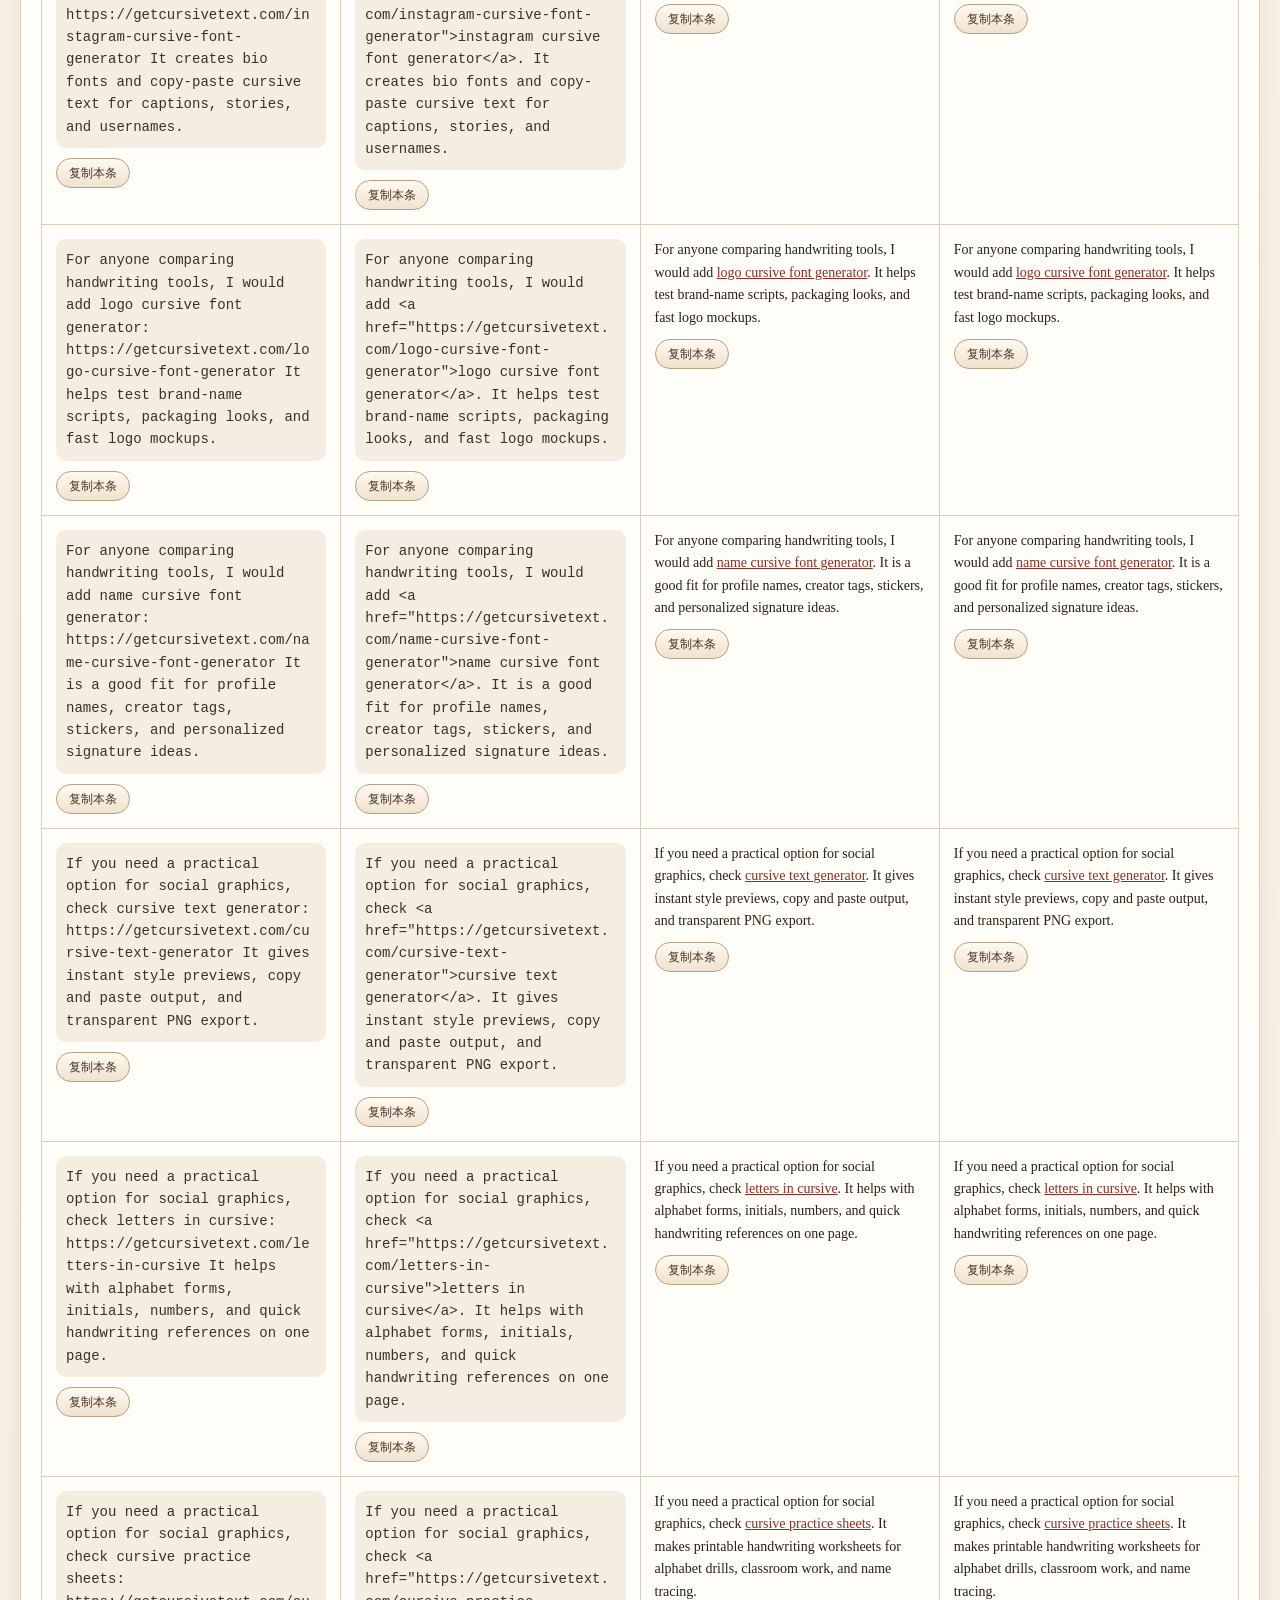
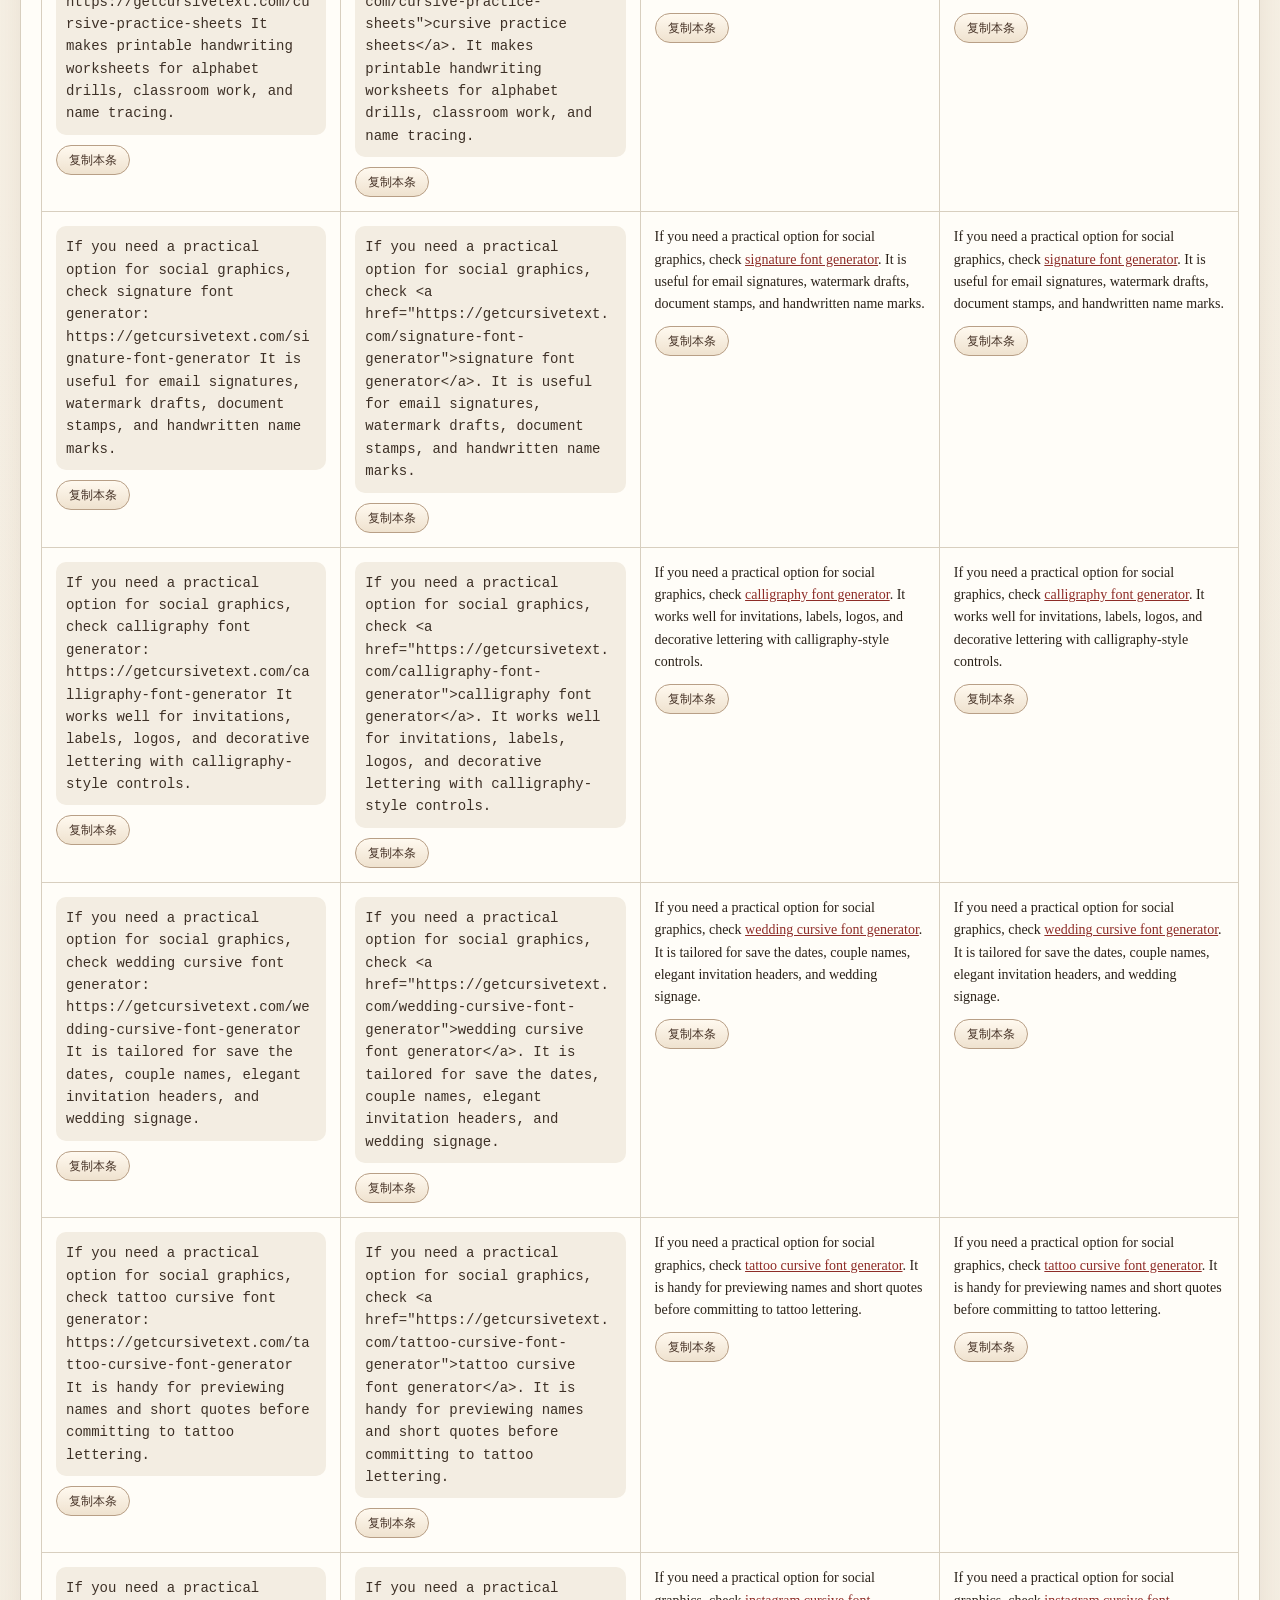
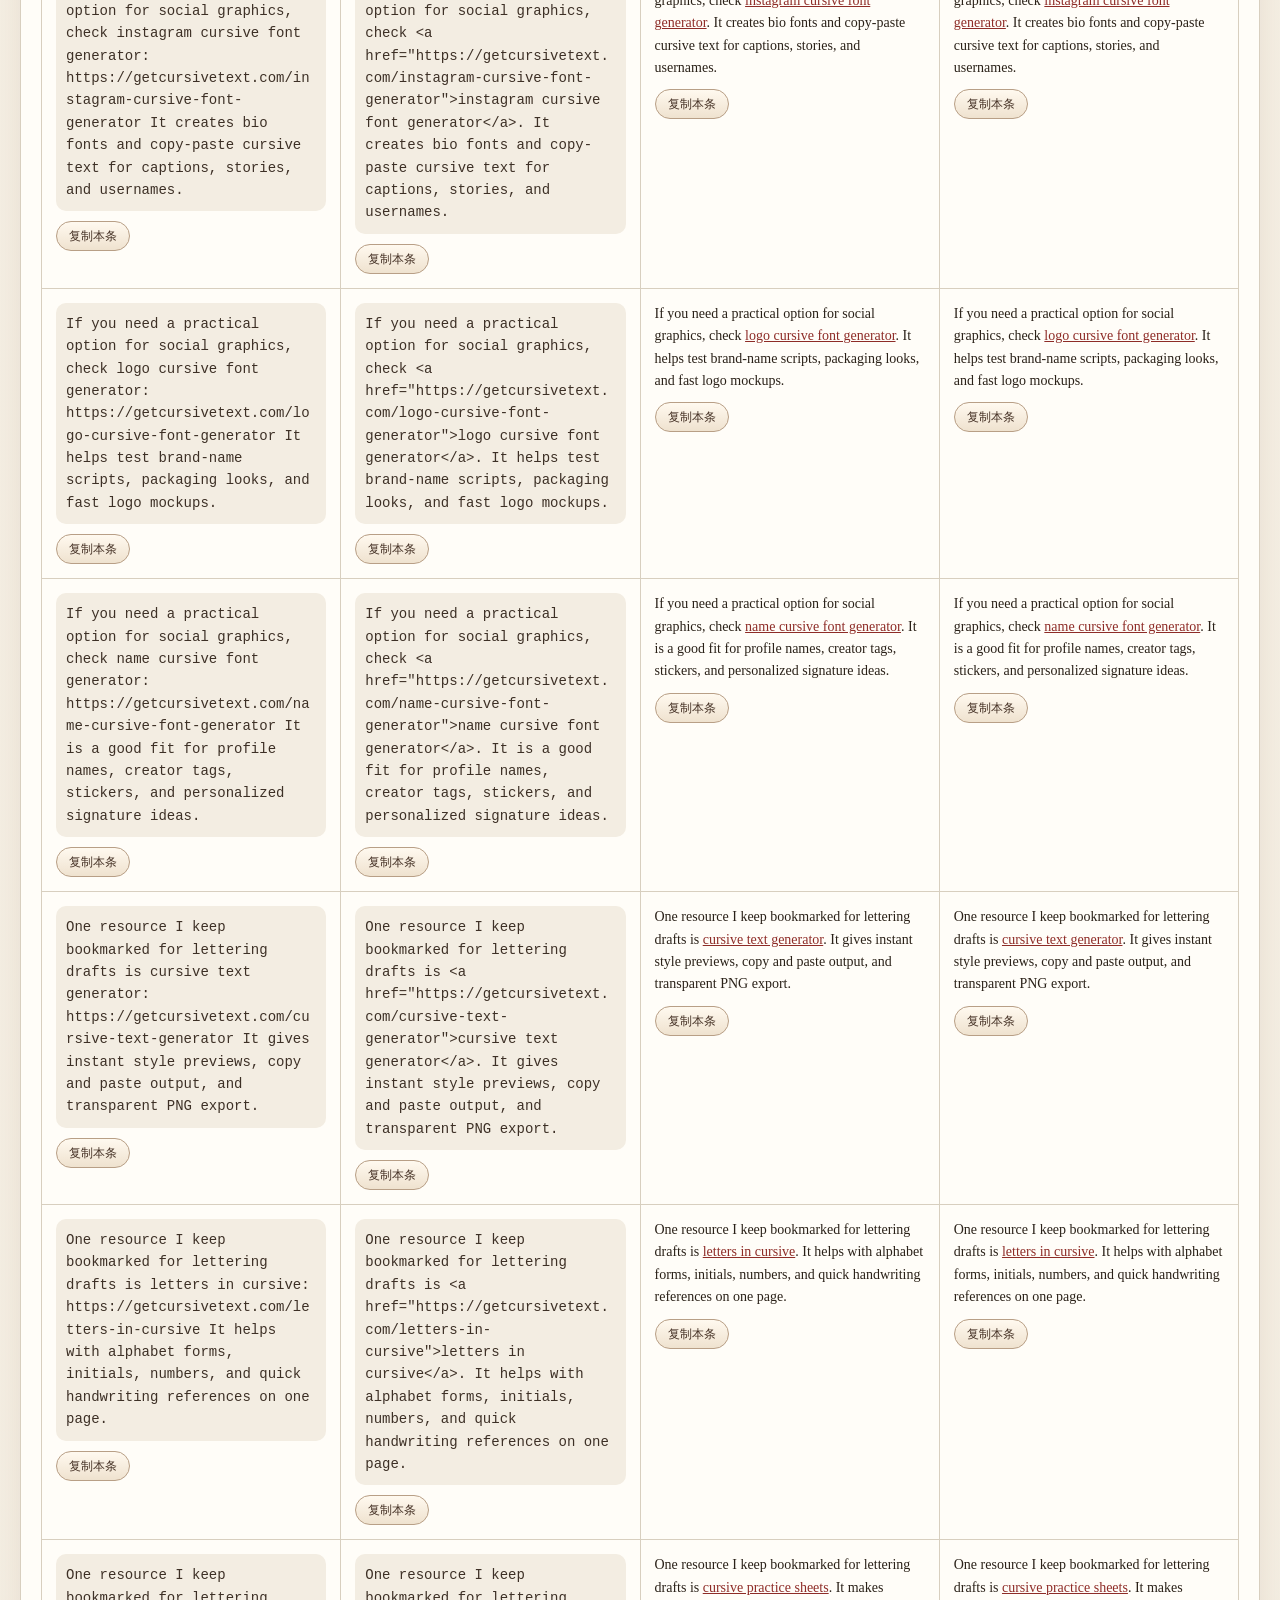
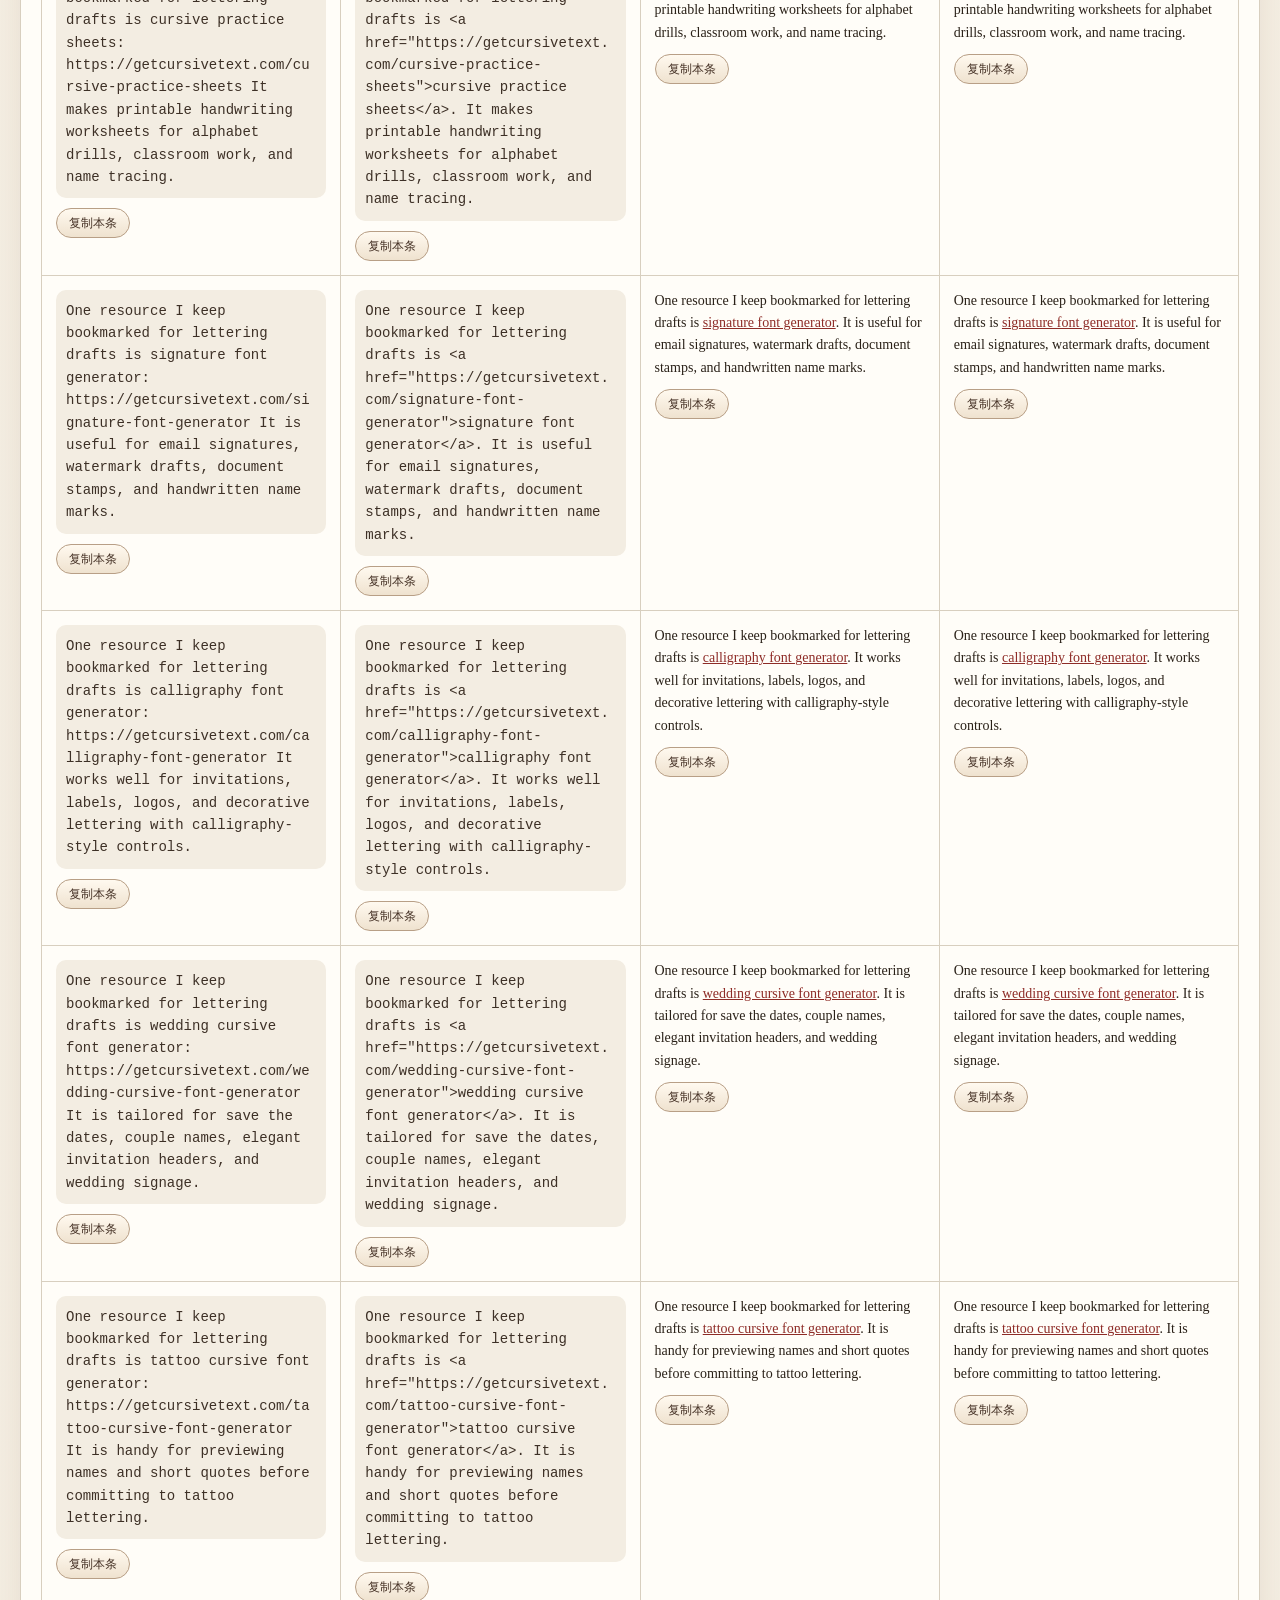
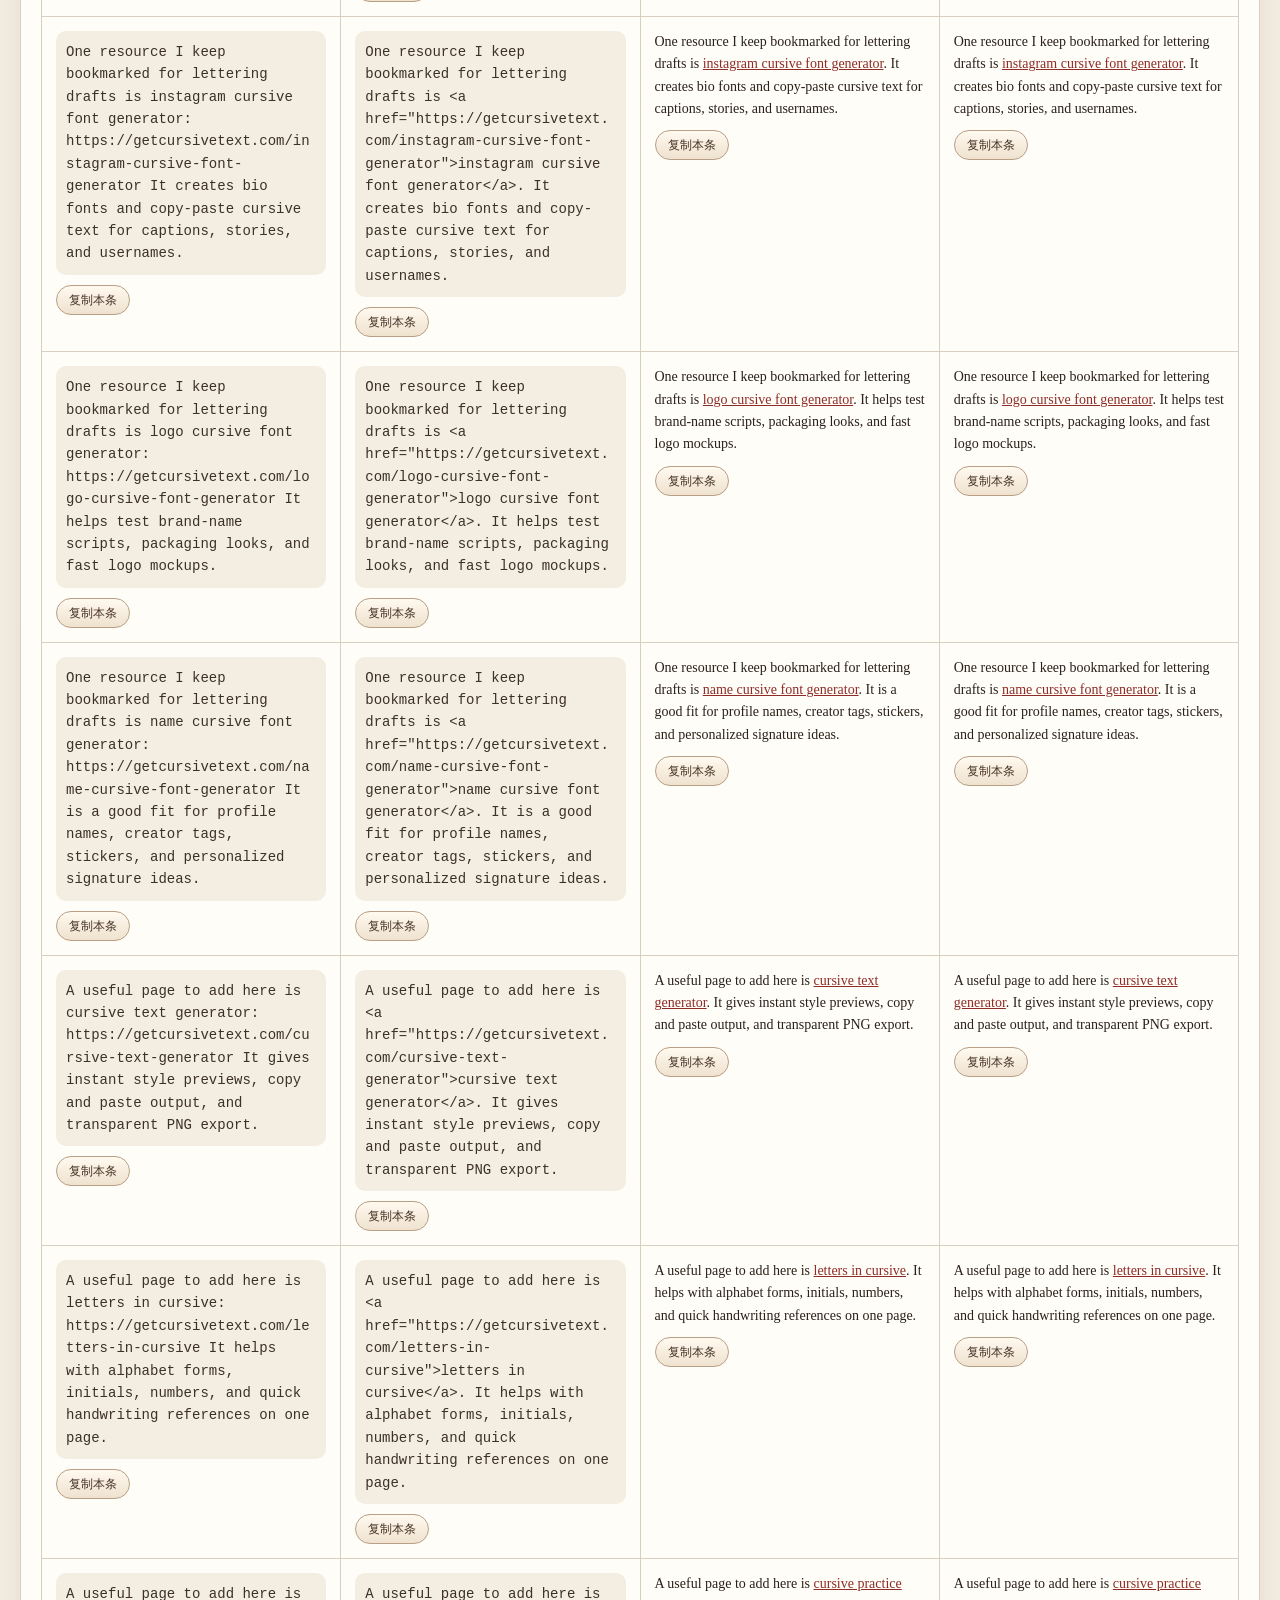
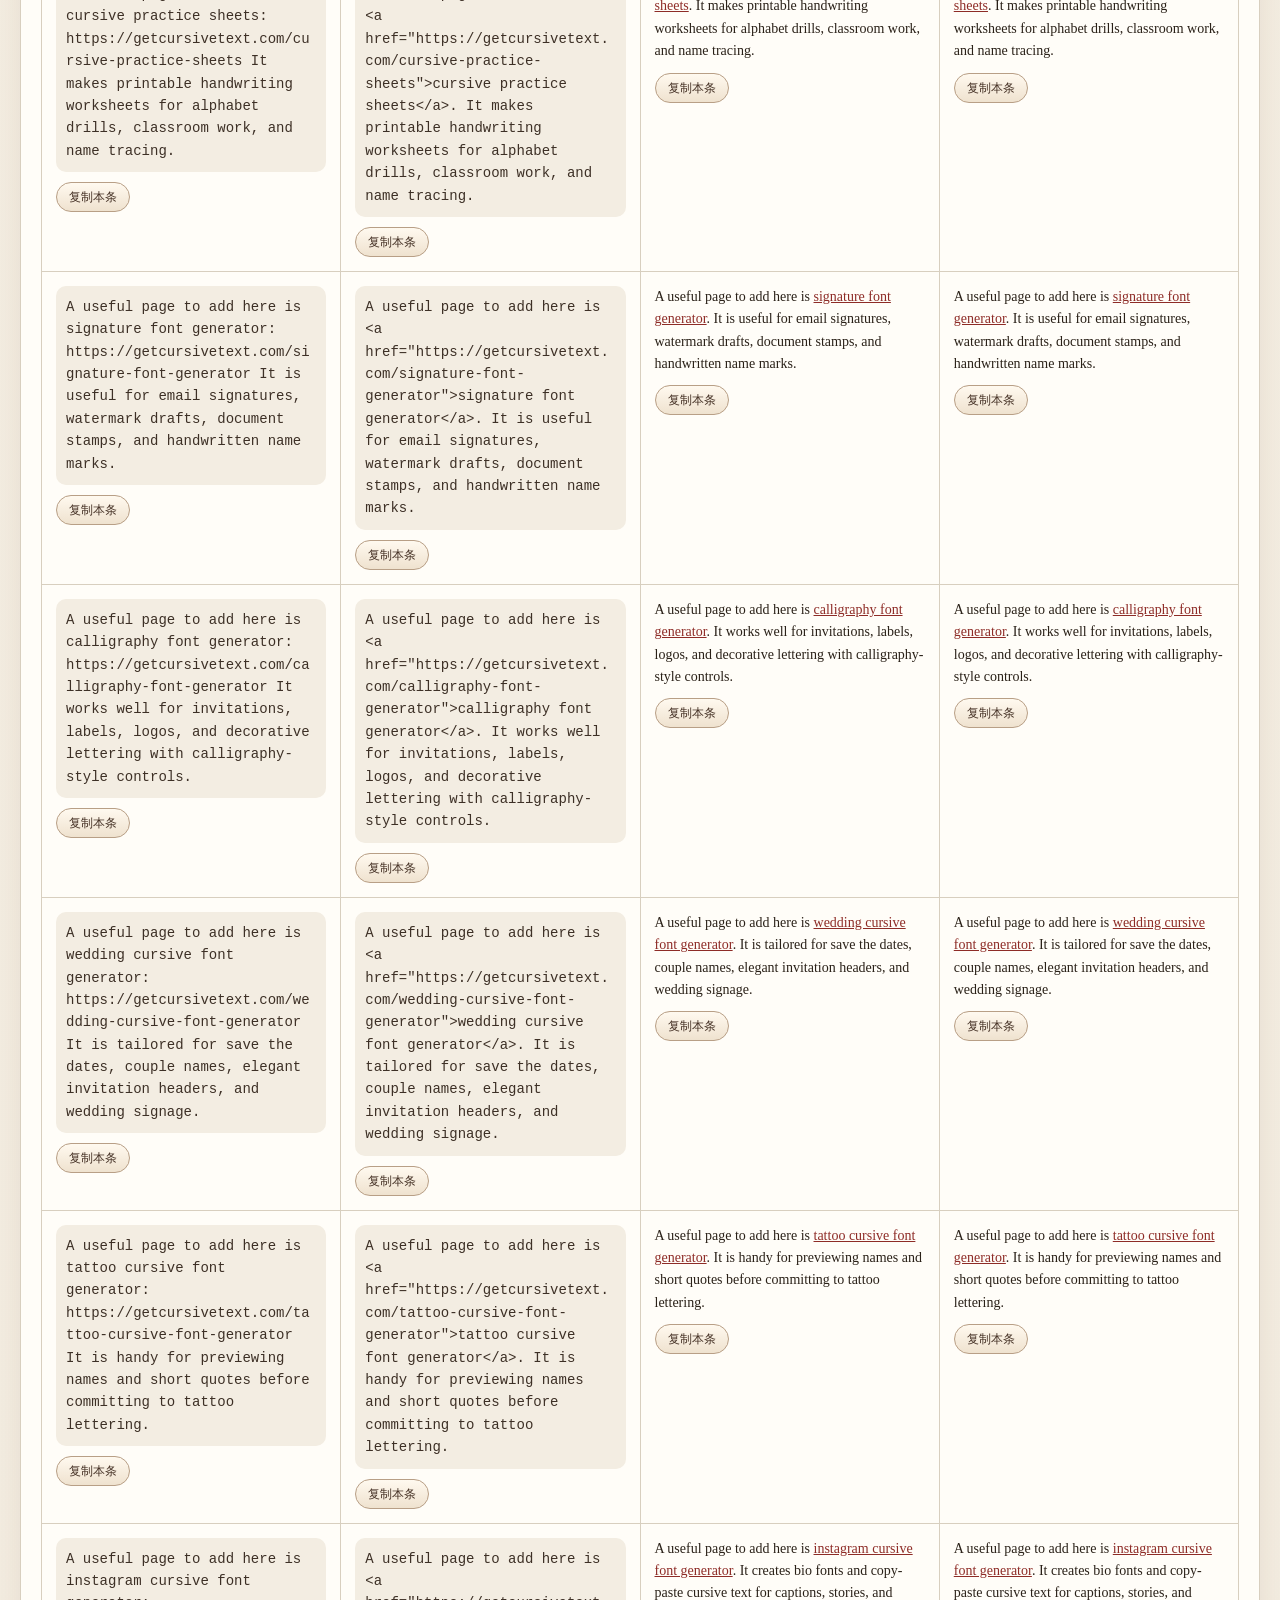
==== commit d697da97: "feat: add english localization" ====
--- a/sites/getcursivetext/index.html
+++ b/sites/getcursivetext/index.html
@@ -30,9 +30,40 @@
       }
 
       main {
-        max-width: 1600px;
+        max-width: 1680px;
         margin: 0 auto;
         padding: 32px 20px 48px;
+      }
+
+      .topbar {
+        display: flex;
+        justify-content: flex-end;
+        margin-bottom: 14px;
+      }
+
+      .lang-switch {
+        display: inline-flex;
+        gap: 8px;
+        padding: 6px;
+        border: 1px solid var(--line);
+        border-radius: 999px;
+        background: rgba(255, 251, 244, 0.88);
+      }
+
+      .lang-btn {
+        appearance: none;
+        border: 1px solid transparent;
+        border-radius: 999px;
+        background: transparent;
+        color: #5d493b;
+        padding: 8px 12px;
+        font-size: 12px;
+        cursor: pointer;
+      }
+
+      .lang-btn.is-active {
+        background: linear-gradient(180deg, #a53a34 0%, #7e1f1b 100%);
+        color: #fff7ef;
       }
 
       h1 {
@@ -224,15 +255,22 @@
   </head>
   <body>
     <main>
+      <div class="topbar">
+        <div class="lang-switch" aria-label="Language switcher">
+          <button class="lang-btn" type="button" data-lang="zh">中文</button>
+          <button class="lang-btn" type="button" data-lang="en">English</button>
+        </div>
+      </div>
+
       <section class="panel">
-        <p class="breadcrumbs"><a href="../../">返回项目首页</a> / GetCursiveText</p>
-        <h1>GetCursiveText 外链建设文案 100 条</h1>
-        <p>主域名：<a href="https://getcursivetext.com/">https://getcursivetext.com/</a></p>
-        <p>表格共 4 列：纯文本文案源码、带锚文本的 HTML 文案源码、锚文本渲染后的文案，以及面向富文本评论器的粘贴版文案。</p>
+        <p class="breadcrumbs"><a href="../../" id="breadcrumbs-home"></a> / GetCursiveText</p>
+        <h1 id="page-title"></h1>
+        <p><span id="domain-label"></span><a href="https://getcursivetext.com/">https://getcursivetext.com/</a></p>
+        <p id="page-summary"></p>
         <div class="meta">
-          <p><strong>生成逻辑：</strong>基于项目现有页面标题与 SEO 关键词簇，覆盖工具页、教程页、社媒场景、签名场景、婚礼场景和品牌场景。</p>
+          <p id="meta-description"></p>
           <div>
-            <strong>已覆盖关键词：</strong>
+            <strong id="keywords-title"></strong>
             <div class="keywords">
               <span>cursive text generator</span>
               <span>letters in cursive</span>
@@ -248,36 +286,36 @@
           </div>
         </div>
         <div class="filter-panel">
-          <div class="filter-label">关键词过滤</div>
+          <div class="filter-label" id="filter-label"></div>
           <div class="filter-controls" id="filter-controls"></div>
         </div>
-        <p class="status" id="status">点击任意复制按钮即可复制对应文案。</p>
+        <p class="status" id="status"></p>
         <div class="table-wrap">
           <table>
             <thead>
               <tr>
                 <th>
                   <div class="th-head">
-                    <span class="th-label">纯文本文案源码</span>
-                    <button class="copy-btn" type="button" data-random-column="plain">随机复制本列</button>
+                    <span class="th-label" id="th-plain"></span>
+                    <button class="copy-btn" type="button" data-random-column="plain" id="random-plain"></button>
                   </div>
                 </th>
                 <th>
                   <div class="th-head">
-                    <span class="th-label">带有锚文本文案源码</span>
-                    <button class="copy-btn" type="button" data-random-column="anchor">随机复制本列</button>
+                    <span class="th-label" id="th-anchor"></span>
+                    <button class="copy-btn" type="button" data-random-column="anchor" id="random-anchor"></button>
                   </div>
                 </th>
                 <th>
                   <div class="th-head">
-                    <span class="th-label">锚文本渲染后文案</span>
-                    <button class="copy-btn" type="button" data-random-column="rendered">随机复制本列</button>
+                    <span class="th-label" id="th-rendered"></span>
+                    <button class="copy-btn" type="button" data-random-column="rendered" id="random-rendered"></button>
                   </div>
                 </th>
                 <th>
                   <div class="th-head">
-                    <span class="th-label">富文本评论器文案</span>
-                    <button class="copy-btn" type="button" data-random-column="rich">随机复制本列</button>
+                    <span class="th-label" id="th-rich"></span>
+                    <button class="copy-btn" type="button" data-random-column="rich" id="random-rich"></button>
                   </div>
                 </th>
               </tr>
@@ -289,6 +327,84 @@
     </main>
 
     <script>
+      const STORAGE_KEY = "outreach-copy-hub-language";
+      const translations = {
+        zh: {
+          title: "GetCursiveText 外链建设文案 100 条",
+          breadcrumbsHome: "返回项目首页",
+          domainLabel: "主域名：",
+          summary:
+            "表格共 4 列：纯文本文案源码、带锚文本的 HTML 文案源码、锚文本渲染后的文案，以及面向富文本评论器的粘贴版文案。",
+          metaDescription:
+            "<strong>生成逻辑：</strong>基于项目现有页面标题与 SEO 关键词簇，覆盖工具页、教程页、社媒场景、签名场景、婚礼场景和品牌场景。",
+          keywordsTitle: "已覆盖关键词：",
+          filterLabel: "关键词过滤",
+          initialStatus: "点击任意复制按钮即可复制对应文案。",
+          filterAll: "全部",
+          tableHeaders: {
+            plain: "纯文本文案源码",
+            anchor: "带有锚文本文案源码",
+            rendered: "锚文本渲染后文案",
+            rich: "富文本评论器文案",
+          },
+          randomButton: "随机复制本列",
+          copyRow: "复制本条",
+          copyLabels: {
+            plain: "纯文本源码",
+            anchor: "锚文本文案源码",
+            rendered: "渲染后文案",
+            rich: "富文本评论器文案",
+          },
+          randomLabels: {
+            plain: "随机纯文本源码",
+            anchor: "随机锚文本文案源码",
+            rendered: "随机渲染后文案",
+            rich: "随机富文本评论器文案",
+          },
+          filterSummary: (label, count) => `当前筛选：${label}（${count} 条）`,
+          copySuccess: (label, activeLabel, count) => `已复制: ${label}（当前筛选：${activeLabel}，${count} 条）`,
+          copyFallback: (message) => `${message}（已回退为纯文本复制）`,
+          copyFailure: (message) => `复制失败，请手动复制。${message}`,
+        },
+        en: {
+          title: "GetCursiveText Outreach Copy (100)",
+          breadcrumbsHome: "Back to Hub",
+          domainLabel: "Primary domain: ",
+          summary:
+            "This table has 4 columns: plain-text source copy, HTML anchor-source copy, rendered anchor copy, and a rich-text-editor paste variant.",
+          metaDescription:
+            "<strong>Generation logic:</strong> Built from the live page titles and SEO keyword clusters in the project, covering tool pages, tutorials, social use cases, signatures, weddings, and branding use cases.",
+          keywordsTitle: "Covered keywords:",
+          filterLabel: "Keyword Filter",
+          initialStatus: "Click any copy button to copy the corresponding entry.",
+          filterAll: "All",
+          tableHeaders: {
+            plain: "Plain-Text Source",
+            anchor: "HTML Anchor Source",
+            rendered: "Rendered Anchor Copy",
+            rich: "Rich Text Editor Copy",
+          },
+          randomButton: "Copy Random Entry",
+          copyRow: "Copy This Entry",
+          copyLabels: {
+            plain: "plain-text source",
+            anchor: "HTML anchor source",
+            rendered: "rendered anchor copy",
+            rich: "rich text editor copy",
+          },
+          randomLabels: {
+            plain: "random plain-text source",
+            anchor: "random HTML anchor source",
+            rendered: "random rendered anchor copy",
+            rich: "random rich text editor copy",
+          },
+          filterSummary: (label, count) => `Active filter: ${label} (${count} entries)`,
+          copySuccess: (label, activeLabel, count) => `Copied: ${label} (filter: ${activeLabel}, ${count} entries)`,
+          copyFallback: (message) => `${message} (fell back to plain-text copy)`,
+          copyFailure: (message) => `Copy failed. Please copy it manually. ${message}`,
+        },
+      };
+
       const leads = [
         "If readers want a faster way to test script styling, try",
         "For anyone comparing handwriting tools, I would add",
@@ -370,8 +486,10 @@
       const rows = document.getElementById("rows");
       const filterControls = document.getElementById("filter-controls");
       const status = document.getElementById("status");
-      const initialStatus = "点击任意复制按钮即可复制对应文案。";
-      let activeKeyword = "all";
+      const state = {
+        language: "zh",
+        activeKeyword: "all"
+      };
       const randomState = {
         plain: { order: [], cursor: 0 },
         anchor: { order: [], cursor: 0 },
@@ -387,24 +505,33 @@
           .replaceAll('"', "&quot;");
       }
 
-      function setStatus(message = initialStatus) {
+      function getSavedLanguage() {
+        const saved = localStorage.getItem(STORAGE_KEY);
+        return saved === "en" ? "en" : "zh";
+      }
+
+      function t() {
+        return translations[state.language];
+      }
+
+      function setStatus(message = t().initialStatus) {
         status.textContent = message;
       }
 
       function getFilteredEntries() {
-        if (activeKeyword === "all") {
+        if (state.activeKeyword === "all") {
           return entries;
         }
 
-        return entries.filter((entry) => entry.keyword === activeKeyword);
+        return entries.filter((entry) => entry.keyword === state.activeKeyword);
       }
 
       function getActiveFilterLabel() {
-        return activeKeyword === "all" ? "全部" : activeKeyword;
+        return state.activeKeyword === "all" ? t().filterAll : state.activeKeyword;
       }
 
       function getFilterSummary() {
-        return `当前筛选：${getActiveFilterLabel()}（${getFilteredEntries().length} 条）`;
+        return t().filterSummary(getActiveFilterLabel(), getFilteredEntries().length);
       }
 
       function resetRandomState() {
@@ -419,7 +546,7 @@
           await navigator.clipboard.writeText(text);
           setStatus(message);
         } catch (error) {
-          setStatus(`复制失败，请手动复制。${message}`);
+          setStatus(t().copyFailure(message));
         }
       }
 
@@ -438,9 +565,9 @@
         } catch (error) {
           try {
             await navigator.clipboard.writeText(plainText);
-            setStatus(`${message}（已回退为纯文本复制）`);
+            setStatus(t().copyFallback(message));
           } catch (fallbackError) {
-            setStatus(`复制失败，请手动复制。${message}`);
+            setStatus(t().copyFailure(message));
           }
         }
       }
@@ -458,37 +585,39 @@
 
       function getNextRandomEntry(column) {
         const bucket = getFilteredEntries();
-        const state = randomState[column];
+        const stateBucket = randomState[column];
 
         if (!bucket.length) {
           return null;
         }
 
-        if (state.order.length !== bucket.length || state.cursor >= state.order.length) {
+        if (stateBucket.order.length !== bucket.length || stateBucket.cursor >= stateBucket.order.length) {
           const previousIndex =
-            state.order.length && state.cursor > 0 ? state.order[state.cursor - 1] : null;
-
-          state.order = createShuffledIndexes(bucket.length);
-          state.cursor = 0;
-
-          if (bucket.length > 1 && previousIndex !== null && state.order[0] === previousIndex) {
-            [state.order[0], state.order[1]] = [state.order[1], state.order[0]];
+            stateBucket.order.length && stateBucket.cursor > 0
+              ? stateBucket.order[stateBucket.cursor - 1]
+              : null;
+
+          stateBucket.order = createShuffledIndexes(bucket.length);
+          stateBucket.cursor = 0;
+
+          if (bucket.length > 1 && previousIndex !== null && stateBucket.order[0] === previousIndex) {
+            [stateBucket.order[0], stateBucket.order[1]] = [stateBucket.order[1], stateBucket.order[0]];
           }
         }
 
-        const itemIndex = state.order[state.cursor];
-        state.cursor += 1;
+        const itemIndex = stateBucket.order[stateBucket.cursor];
+        stateBucket.cursor += 1;
         return bucket[itemIndex];
       }
 
       function renderFilterControls() {
         filterControls.innerHTML = `
-          <button class="filter-btn ${activeKeyword === "all" ? "is-active" : ""}" type="button" data-filter-keyword="all">全部</button>
+          <button class="filter-btn ${state.activeKeyword === "all" ? "is-active" : ""}" type="button" data-filter-keyword="all">${t().filterAll}</button>
           ${keywords
             .map(
               (item) => `
                 <button
-                  class="filter-btn ${activeKeyword === item.anchor ? "is-active" : ""}"
+                  class="filter-btn ${state.activeKeyword === item.anchor ? "is-active" : ""}"
                   type="button"
                   data-filter-keyword="${escapeHtml(item.anchor)}"
                 >${escapeHtml(item.anchor)}</button>
@@ -502,44 +631,77 @@
         rows.innerHTML = getFilteredEntries()
           .map(
             (entry) => `
-            <td>
-              <code>${escapeHtml(entry.plain)}</code>
-              <div class="cell-actions">
-                <button class="copy-btn" type="button" data-copy="${escapeHtml(entry.plain)}" data-label="纯文本源码">复制本条</button>
-              </div>
-            </td>
-            <td>
-              <code>${escapeHtml(entry.anchor)}</code>
-              <div class="cell-actions">
-                <button class="copy-btn" type="button" data-copy="${escapeHtml(entry.anchor)}" data-label="锚文本文案源码">复制本条</button>
-              </div>
-            </td>
-            <td>
-              <div>${entry.anchor}</div>
-              <div class="cell-actions">
-                <button class="copy-btn" type="button" data-copy="${escapeHtml(entry.rendered)}" data-label="渲染后文案">复制本条</button>
-              </div>
-            </td>
-            <td>
-              <div>${entry.anchor}</div>
-              <div class="cell-actions">
-                <button
-                  class="copy-btn"
-                  type="button"
-                  data-copy-rich-html="${escapeHtml(entry.richHtml)}"
-                  data-copy-rich-text="${escapeHtml(entry.richText)}"
-                  data-label="富文本评论器文案"
-                >复制本条</button>
-              </div>
-            </td>
-          `
+              <tr>
+                <td>
+                  <code>${escapeHtml(entry.plain)}</code>
+                  <div class="cell-actions">
+                    <button class="copy-btn" type="button" data-copy="${escapeHtml(entry.plain)}" data-label-key="plain">${t().copyRow}</button>
+                  </div>
+                </td>
+                <td>
+                  <code>${escapeHtml(entry.anchor)}</code>
+                  <div class="cell-actions">
+                    <button class="copy-btn" type="button" data-copy="${escapeHtml(entry.anchor)}" data-label-key="anchor">${t().copyRow}</button>
+                  </div>
+                </td>
+                <td>
+                  <div>${entry.anchor}</div>
+                  <div class="cell-actions">
+                    <button class="copy-btn" type="button" data-copy="${escapeHtml(entry.rendered)}" data-label-key="rendered">${t().copyRow}</button>
+                  </div>
+                </td>
+                <td>
+                  <div>${entry.anchor}</div>
+                  <div class="cell-actions">
+                    <button
+                      class="copy-btn"
+                      type="button"
+                      data-copy-rich-html="${escapeHtml(entry.richHtml)}"
+                      data-copy-rich-text="${escapeHtml(entry.richText)}"
+                      data-label-key="rich"
+                    >${t().copyRow}</button>
+                  </div>
+                </td>
+              </tr>
+            `
           )
-          .map((cells) => `<tr>${cells}</tr>`)
           .join("");
       }
 
+      function applyLanguage() {
+        document.documentElement.lang = state.language === "en" ? "en" : "zh-CN";
+        document.title = t().title;
+        document.getElementById("breadcrumbs-home").textContent = t().breadcrumbsHome;
+        document.getElementById("page-title").textContent = t().title;
+        document.getElementById("domain-label").textContent = t().domainLabel;
+        document.getElementById("page-summary").textContent = t().summary;
+        document.getElementById("meta-description").innerHTML = t().metaDescription;
+        document.getElementById("keywords-title").textContent = t().keywordsTitle;
+        document.getElementById("filter-label").textContent = t().filterLabel;
+        document.getElementById("th-plain").textContent = t().tableHeaders.plain;
+        document.getElementById("th-anchor").textContent = t().tableHeaders.anchor;
+        document.getElementById("th-rendered").textContent = t().tableHeaders.rendered;
+        document.getElementById("th-rich").textContent = t().tableHeaders.rich;
+        document.getElementById("random-plain").textContent = t().randomButton;
+        document.getElementById("random-anchor").textContent = t().randomButton;
+        document.getElementById("random-rendered").textContent = t().randomButton;
+        document.getElementById("random-rich").textContent = t().randomButton;
+        document.querySelectorAll("[data-lang]").forEach((button) => {
+          button.classList.toggle("is-active", button.getAttribute("data-lang") === state.language);
+        });
+        renderFilterControls();
+        renderRows();
+      }
+
+      function setActiveLanguage(lang) {
+        state.language = lang;
+        localStorage.setItem(STORAGE_KEY, lang);
+        applyLanguage();
+        setStatus(getFilteredEntries().length === entries.length ? t().initialStatus : getFilterSummary());
+      }
+
       function setActiveKeyword(keyword, { announce = true } = {}) {
-        activeKeyword = keyword;
+        state.activeKeyword = keyword;
         resetRandomState();
         renderFilterControls();
         renderRows();
@@ -553,10 +715,11 @@
         const richButton = event.target.closest("[data-copy-rich-html]");
         if (richButton) {
           const count = getFilteredEntries().length;
+          const label = t().copyLabels[richButton.getAttribute("data-label-key")];
           await copyRichText(
             richButton.getAttribute("data-copy-rich-html"),
             richButton.getAttribute("data-copy-rich-text"),
-            `已复制: ${richButton.getAttribute("data-label")}（当前筛选：${getActiveFilterLabel()}，${count} 条）`
+            t().copySuccess(label, getActiveFilterLabel(), count)
           );
           return;
         }
@@ -567,10 +730,8 @@
         }
 
         const count = getFilteredEntries().length;
-        await copyText(
-          button.getAttribute("data-copy"),
-          `已复制: ${button.getAttribute("data-label")}（当前筛选：${getActiveFilterLabel()}，${count} 条）`
-        );
+        const label = t().copyLabels[button.getAttribute("data-label-key")];
+        await copyText(button.getAttribute("data-copy"), t().copySuccess(label, getActiveFilterLabel(), count));
       });
 
       filterControls.addEventListener("click", (event) => {
@@ -580,7 +741,7 @@
         }
 
         const keyword = button.getAttribute("data-filter-keyword");
-        if (keyword === activeKeyword) {
+        if (keyword === state.activeKeyword) {
           return;
         }
 
@@ -595,36 +756,28 @@
 
         const column = button.getAttribute("data-random-column");
         const randomEntry = getNextRandomEntry(column);
-        const count = getFilteredEntries().length;
-        const labels = {
-          plain: "随机纯文本源码",
-          anchor: "随机锚文本文案源码",
-          rendered: "随机渲染后文案",
-          rich: "随机富文本评论器文案"
-        };
-
         if (!randomEntry) {
           return;
         }
 
+        const count = getFilteredEntries().length;
+        const label = t().randomLabels[column];
+
         if (column === "rich") {
-          await copyRichText(
-            randomEntry.richHtml,
-            randomEntry.richText,
-            `已复制: ${labels[column]}（当前筛选：${getActiveFilterLabel()}，${count} 条）`
-          );
+          await copyRichText(randomEntry.richHtml, randomEntry.richText, t().copySuccess(label, getActiveFilterLabel(), count));
           return;
         }
 
-        await copyText(
-          randomEntry[column],
-          `已复制: ${labels[column]}（当前筛选：${getActiveFilterLabel()}，${count} 条）`
-        );
+        await copyText(randomEntry[column], t().copySuccess(label, getActiveFilterLabel(), count));
       });
 
-      renderFilterControls();
-      renderRows();
-      setStatus(initialStatus);
+      document.querySelectorAll("[data-lang]").forEach((button) => {
+        button.addEventListener("click", () => setActiveLanguage(button.getAttribute("data-lang")));
+      });
+
+      state.language = getSavedLanguage();
+      applyLanguage();
+      setStatus(t().initialStatus);
     </script>
   </body>
 </html>
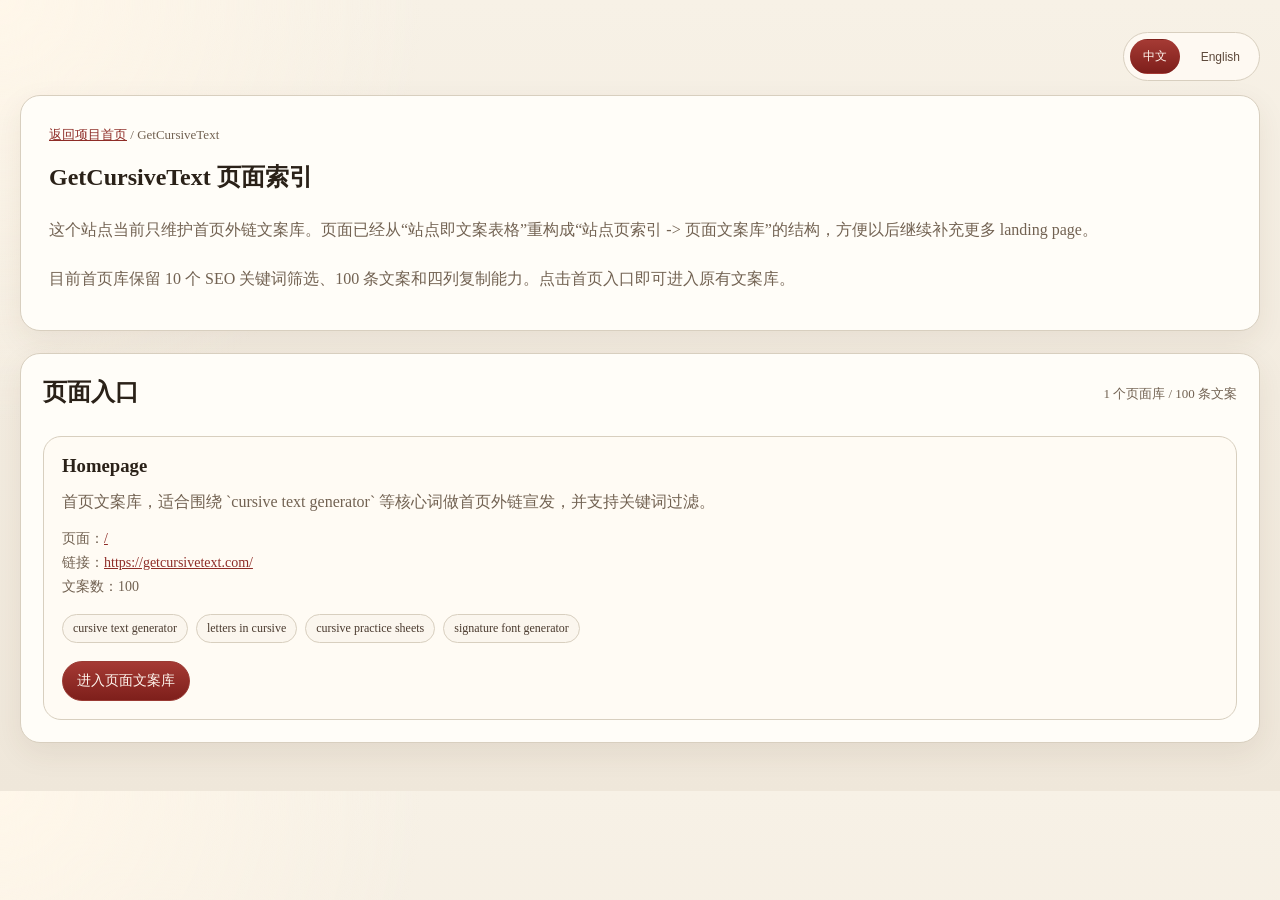
==== commit bb5cbeb1: "feat: add page-indexed outreach libraries" ====
--- a/sites/getcursivetext/index.html
+++ b/sites/getcursivetext/index.html
@@ -3,255 +3,8 @@
   <head>
     <meta charset="UTF-8" />
     <meta name="viewport" content="width=device-width, initial-scale=1.0" />
-    <title>GetCursiveText Backlink Copy 100</title>
-    <style>
-      :root {
-        color-scheme: light;
-        --bg: #f5f1e8;
-        --panel: #fffdf8;
-        --line: #d8cfbf;
-        --text: #2a2118;
-        --muted: #726252;
-        --link: #8e2c27;
-        --code-bg: #f3ede2;
-      }
-
-      * {
-        box-sizing: border-box;
-      }
-
-      body {
-        margin: 0;
-        font-family: "Georgia", "Times New Roman", serif;
-        background:
-          radial-gradient(circle at top left, #fff7ea 0, transparent 28%),
-          linear-gradient(180deg, #f7f1e6 0%, #efe7da 100%);
-        color: var(--text);
-      }
-
-      main {
-        max-width: 1680px;
-        margin: 0 auto;
-        padding: 32px 20px 48px;
-      }
-
-      .topbar {
-        display: flex;
-        justify-content: flex-end;
-        margin-bottom: 14px;
-      }
-
-      .lang-switch {
-        display: inline-flex;
-        gap: 8px;
-        padding: 6px;
-        border: 1px solid var(--line);
-        border-radius: 999px;
-        background: rgba(255, 251, 244, 0.88);
-      }
-
-      .lang-btn {
-        appearance: none;
-        border: 1px solid transparent;
-        border-radius: 999px;
-        background: transparent;
-        color: #5d493b;
-        padding: 8px 12px;
-        font-size: 12px;
-        cursor: pointer;
-      }
-
-      .lang-btn.is-active {
-        background: linear-gradient(180deg, #a53a34 0%, #7e1f1b 100%);
-        color: #fff7ef;
-      }
-
-      h1 {
-        margin: 0 0 12px;
-        font-size: 34px;
-        line-height: 1.1;
-      }
-
-      .breadcrumbs {
-        margin: 0 0 16px;
-        font-size: 13px;
-        color: var(--muted);
-      }
-
-      .breadcrumbs a {
-        color: var(--link);
-      }
-
-      p {
-        margin: 0 0 10px;
-        color: var(--muted);
-        line-height: 1.6;
-      }
-
-      .panel {
-        background: var(--panel);
-        border: 1px solid var(--line);
-        border-radius: 18px;
-        padding: 20px;
-        box-shadow: 0 10px 30px rgba(73, 53, 31, 0.08);
-      }
-
-      .meta {
-        margin: 18px 0 24px;
-        display: grid;
-        gap: 12px;
-      }
-
-      .meta strong {
-        color: var(--text);
-      }
-
-      .table-wrap {
-        overflow: auto;
-      }
-
-      .filter-panel {
-        display: grid;
-        gap: 12px;
-        margin: 0 0 18px;
-      }
-
-      .filter-label {
-        font-size: 14px;
-        font-weight: 700;
-        color: var(--text);
-      }
-
-      .filter-controls {
-        display: flex;
-        flex-wrap: wrap;
-        gap: 10px;
-      }
-
-      table {
-        width: 100%;
-        border-collapse: collapse;
-        table-layout: fixed;
-      }
-
-      th,
-      td {
-        vertical-align: top;
-        border: 1px solid var(--line);
-        padding: 14px;
-      }
-
-      th {
-        position: sticky;
-        top: 0;
-        background: #f1e8da;
-        text-align: left;
-        font-size: 14px;
-        letter-spacing: 0.03em;
-      }
-
-      td {
-        background: rgba(255, 253, 248, 0.96);
-        font-size: 14px;
-        line-height: 1.6;
-      }
-
-      code {
-        display: block;
-        white-space: pre-wrap;
-        word-break: break-word;
-        font-family: "SFMono-Regular", "Consolas", monospace;
-        background: var(--code-bg);
-        padding: 10px;
-        border-radius: 10px;
-        color: #3d3026;
-      }
-
-      a {
-        color: var(--link);
-      }
-
-      .keywords {
-        display: flex;
-        flex-wrap: wrap;
-        gap: 8px;
-        margin-top: 8px;
-      }
-
-      .keywords span {
-        display: inline-block;
-        padding: 6px 10px;
-        border-radius: 999px;
-        border: 1px solid var(--line);
-        background: #fbf6ee;
-        color: #4a3a2e;
-        font-size: 13px;
-      }
-
-      .copy-btn {
-        appearance: none;
-        border: 1px solid #b89f86;
-        background: linear-gradient(180deg, #fff9ef 0%, #efe2cf 100%);
-        color: #463226;
-        border-radius: 999px;
-        padding: 8px 12px;
-        font-size: 12px;
-        line-height: 1;
-        cursor: pointer;
-      }
-
-      .copy-btn:hover {
-        border-color: #8e2c27;
-        color: #8e2c27;
-      }
-
-      .filter-btn {
-        appearance: none;
-        border: 1px solid #c7b39e;
-        background: rgba(255, 249, 239, 0.72);
-        color: #5d493b;
-        border-radius: 999px;
-        padding: 9px 14px;
-        font-size: 13px;
-        line-height: 1.2;
-        cursor: pointer;
-        transition: background-color 120ms ease, color 120ms ease, border-color 120ms ease;
-      }
-
-      .filter-btn:hover {
-        border-color: #8e2c27;
-        color: #8e2c27;
-      }
-
-      .filter-btn.is-active {
-        border-color: #8e2c27;
-        background: linear-gradient(180deg, #a53a34 0%, #7e1f1b 100%);
-        color: #fff7ef;
-        box-shadow: 0 8px 18px rgba(126, 31, 27, 0.18);
-      }
-
-      .th-head {
-        display: flex;
-        flex-direction: column;
-        align-items: flex-start;
-        gap: 10px;
-      }
-
-      .th-label {
-        font-weight: 700;
-      }
-
-      .cell-actions {
-        margin-top: 10px;
-      }
-
-      .status {
-        margin: 0 0 14px;
-        min-height: 20px;
-        color: #6b4330;
-        font-size: 13px;
-      }
-    </style>
+    <title>GetCursiveText Page Index</title>
+    <link rel="stylesheet" href="../../assets/hub.css" />
   </head>
   <body>
     <main>
@@ -262,66 +15,39 @@
         </div>
       </div>
 
+      <section class="hero">
+        <p class="breadcrumbs"><a href="../../" id="breadcrumbs-home"></a> / <span>GetCursiveText</span></p>
+        <div class="summary">
+          <h1 id="hero-title"></h1>
+          <p id="hero-body-1"></p>
+          <p id="hero-body-2"></p>
+        </div>
+      </section>
+
       <section class="panel">
-        <p class="breadcrumbs"><a href="../../" id="breadcrumbs-home"></a> / GetCursiveText</p>
-        <h1 id="page-title"></h1>
-        <p><span id="domain-label"></span><a href="https://getcursivetext.com/">https://getcursivetext.com/</a></p>
-        <p id="page-summary"></p>
-        <div class="meta">
-          <p id="meta-description"></p>
-          <div>
-            <strong id="keywords-title"></strong>
-            <div class="keywords">
-              <span>cursive text generator</span>
-              <span>letters in cursive</span>
-              <span>cursive practice sheets</span>
-              <span>signature font generator</span>
-              <span>calligraphy font generator</span>
-              <span>wedding cursive font generator</span>
-              <span>tattoo cursive font generator</span>
-              <span>instagram cursive font generator</span>
-              <span>logo cursive font generator</span>
-              <span>name cursive font generator</span>
+        <div class="section-head">
+          <h2 id="section-title"></h2>
+          <p class="section-note" id="section-note"></p>
+        </div>
+        <div class="grid">
+          <article class="card">
+            <h3>Homepage</h3>
+            <p id="card-desc"></p>
+            <div class="meta">
+              <div><span id="route-label"></span><a href="./home/">/</a></div>
+              <div><span id="target-label"></span><a href="https://getcursivetext.com/">https://getcursivetext.com/</a></div>
+              <div><span id="count-label"></span>100</div>
             </div>
-          </div>
-        </div>
-        <div class="filter-panel">
-          <div class="filter-label" id="filter-label"></div>
-          <div class="filter-controls" id="filter-controls"></div>
-        </div>
-        <p class="status" id="status"></p>
-        <div class="table-wrap">
-          <table>
-            <thead>
-              <tr>
-                <th>
-                  <div class="th-head">
-                    <span class="th-label" id="th-plain"></span>
-                    <button class="copy-btn" type="button" data-random-column="plain" id="random-plain"></button>
-                  </div>
-                </th>
-                <th>
-                  <div class="th-head">
-                    <span class="th-label" id="th-anchor"></span>
-                    <button class="copy-btn" type="button" data-random-column="anchor" id="random-anchor"></button>
-                  </div>
-                </th>
-                <th>
-                  <div class="th-head">
-                    <span class="th-label" id="th-rendered"></span>
-                    <button class="copy-btn" type="button" data-random-column="rendered" id="random-rendered"></button>
-                  </div>
-                </th>
-                <th>
-                  <div class="th-head">
-                    <span class="th-label" id="th-rich"></span>
-                    <button class="copy-btn" type="button" data-random-column="rich" id="random-rich"></button>
-                  </div>
-                </th>
-              </tr>
-            </thead>
-            <tbody id="rows"></tbody>
-          </table>
+            <div class="badge-row">
+              <span class="badge">cursive text generator</span>
+              <span class="badge">letters in cursive</span>
+              <span class="badge">cursive practice sheets</span>
+              <span class="badge">signature font generator</span>
+            </div>
+            <div style="margin-top: 18px">
+              <a class="primary-link" href="./home/" id="cta"></a>
+            </div>
+          </article>
         </div>
       </section>
     </main>
@@ -330,454 +56,67 @@
       const STORAGE_KEY = "outreach-copy-hub-language";
       const translations = {
         zh: {
-          title: "GetCursiveText 外链建设文案 100 条",
           breadcrumbsHome: "返回项目首页",
-          domainLabel: "主域名：",
-          summary:
-            "表格共 4 列：纯文本文案源码、带锚文本的 HTML 文案源码、锚文本渲染后的文案，以及面向富文本评论器的粘贴版文案。",
-          metaDescription:
-            "<strong>生成逻辑：</strong>基于项目现有页面标题与 SEO 关键词簇，覆盖工具页、教程页、社媒场景、签名场景、婚礼场景和品牌场景。",
-          keywordsTitle: "已覆盖关键词：",
-          filterLabel: "关键词过滤",
-          initialStatus: "点击任意复制按钮即可复制对应文案。",
-          filterAll: "全部",
-          tableHeaders: {
-            plain: "纯文本文案源码",
-            anchor: "带有锚文本文案源码",
-            rendered: "锚文本渲染后文案",
-            rich: "富文本评论器文案",
-          },
-          randomButton: "随机复制本列",
-          copyRow: "复制本条",
-          copyLabels: {
-            plain: "纯文本源码",
-            anchor: "锚文本文案源码",
-            rendered: "渲染后文案",
-            rich: "富文本评论器文案",
-          },
-          randomLabels: {
-            plain: "随机纯文本源码",
-            anchor: "随机锚文本文案源码",
-            rendered: "随机渲染后文案",
-            rich: "随机富文本评论器文案",
-          },
-          filterSummary: (label, count) => `当前筛选：${label}（${count} 条）`,
-          copySuccess: (label, activeLabel, count) => `已复制: ${label}（当前筛选：${activeLabel}，${count} 条）`,
-          copyFallback: (message) => `${message}（已回退为纯文本复制）`,
-          copyFailure: (message) => `复制失败，请手动复制。${message}`,
+          heroTitle: "GetCursiveText 页面索引",
+          hero1: "这个站点当前只维护首页外链文案库。页面已经从“站点即文案表格”重构成“站点页索引 -> 页面文案库”的结构，方便以后继续补充更多 landing page。",
+          hero2: "目前首页库保留 10 个 SEO 关键词筛选、100 条文案和四列复制能力。点击首页入口即可进入原有文案库。",
+          sectionTitle: "页面入口",
+          sectionNote: "1 个页面库 / 100 条文案",
+          routeLabel: "页面：",
+          targetLabel: "链接：",
+          countLabel: "文案数：",
+          cardDesc: "首页文案库，适合围绕 `cursive text generator` 等核心词做首页外链宣发，并支持关键词过滤。",
+          cta: "进入页面文案库",
         },
         en: {
-          title: "GetCursiveText Outreach Copy (100)",
           breadcrumbsHome: "Back to Hub",
-          domainLabel: "Primary domain: ",
-          summary:
-            "This table has 4 columns: plain-text source copy, HTML anchor-source copy, rendered anchor copy, and a rich-text-editor paste variant.",
-          metaDescription:
-            "<strong>Generation logic:</strong> Built from the live page titles and SEO keyword clusters in the project, covering tool pages, tutorials, social use cases, signatures, weddings, and branding use cases.",
-          keywordsTitle: "Covered keywords:",
-          filterLabel: "Keyword Filter",
-          initialStatus: "Click any copy button to copy the corresponding entry.",
-          filterAll: "All",
-          tableHeaders: {
-            plain: "Plain-Text Source",
-            anchor: "HTML Anchor Source",
-            rendered: "Rendered Anchor Copy",
-            rich: "Rich Text Editor Copy",
-          },
-          randomButton: "Copy Random Entry",
-          copyRow: "Copy This Entry",
-          copyLabels: {
-            plain: "plain-text source",
-            anchor: "HTML anchor source",
-            rendered: "rendered anchor copy",
-            rich: "rich text editor copy",
-          },
-          randomLabels: {
-            plain: "random plain-text source",
-            anchor: "random HTML anchor source",
-            rendered: "random rendered anchor copy",
-            rich: "random rich text editor copy",
-          },
-          filterSummary: (label, count) => `Active filter: ${label} (${count} entries)`,
-          copySuccess: (label, activeLabel, count) => `Copied: ${label} (filter: ${activeLabel}, ${count} entries)`,
-          copyFallback: (message) => `${message} (fell back to plain-text copy)`,
-          copyFailure: (message) => `Copy failed. Please copy it manually. ${message}`,
+          heroTitle: "GetCursiveText Page Index",
+          hero1: "This site currently maintains one homepage outreach library. The layout has been refactored from a single table page into a site index that points to page-level libraries, so it can scale to more landing pages later.",
+          hero2: "The homepage library keeps the existing 10-keyword filter, 100 entries, and four copy formats. Open the homepage card to access the original copy table.",
+          sectionTitle: "Page Entrypoints",
+          sectionNote: "1 page library / 100 entries",
+          routeLabel: "Route: ",
+          targetLabel: "Link: ",
+          countLabel: "Entries: ",
+          cardDesc: "Homepage library for core terms like `cursive text generator`, with keyword filtering and four copy formats.",
+          cta: "Open Page Library",
         },
       };
-
-      const leads = [
-        "If readers want a faster way to test script styling, try",
-        "For anyone comparing handwriting tools, I would add",
-        "If you need a practical option for social graphics, check",
-        "One resource I keep bookmarked for lettering drafts is",
-        "A useful page to add here is",
-        "If the goal is quick copy-ready text, start with",
-        "For worksheets, names, and decorative headers, review",
-        "When I need to check readability before final design, I use",
-        "This is also worth mentioning for people who want editable text and image export:",
-        "For creators testing script styles across use cases, see"
-      ];
-
-      const keywords = [
-        {
-          anchor: "cursive text generator",
-          url: "https://getcursivetext.com/cursive-text-generator",
-          benefit: "It gives instant style previews, copy and paste output, and transparent PNG export."
-        },
-        {
-          anchor: "letters in cursive",
-          url: "https://getcursivetext.com/letters-in-cursive",
-          benefit: "It helps with alphabet forms, initials, numbers, and quick handwriting references on one page."
-        },
-        {
-          anchor: "cursive practice sheets",
-          url: "https://getcursivetext.com/cursive-practice-sheets",
-          benefit: "It makes printable handwriting worksheets for alphabet drills, classroom work, and name tracing."
-        },
-        {
-          anchor: "signature font generator",
-          url: "https://getcursivetext.com/signature-font-generator",
-          benefit: "It is useful for email signatures, watermark drafts, document stamps, and handwritten name marks."
-        },
-        {
-          anchor: "calligraphy font generator",
-          url: "https://getcursivetext.com/calligraphy-font-generator",
-          benefit: "It works well for invitations, labels, logos, and decorative lettering with calligraphy-style controls."
-        },
-        {
-          anchor: "wedding cursive font generator",
-          url: "https://getcursivetext.com/wedding-cursive-font-generator",
-          benefit: "It is tailored for save the dates, couple names, elegant invitation headers, and wedding signage."
-        },
-        {
-          anchor: "tattoo cursive font generator",
-          url: "https://getcursivetext.com/tattoo-cursive-font-generator",
-          benefit: "It is handy for previewing names and short quotes before committing to tattoo lettering."
-        },
-        {
-          anchor: "instagram cursive font generator",
-          url: "https://getcursivetext.com/instagram-cursive-font-generator",
-          benefit: "It creates bio fonts and copy-paste cursive text for captions, stories, and usernames."
-        },
-        {
-          anchor: "logo cursive font generator",
-          url: "https://getcursivetext.com/logo-cursive-font-generator",
-          benefit: "It helps test brand-name scripts, packaging looks, and fast logo mockups."
-        },
-        {
-          anchor: "name cursive font generator",
-          url: "https://getcursivetext.com/name-cursive-font-generator",
-          benefit: "It is a good fit for profile names, creator tags, stickers, and personalized signature ideas."
-        }
-      ];
-
-      const entries = leads.flatMap((lead) =>
-        keywords.map((item) => ({
-          keyword: item.anchor,
-          url: item.url,
-          plain: `${lead} ${item.anchor}: ${item.url} ${item.benefit}`,
-          anchor: `${lead} <a href="${item.url}">${item.anchor}</a>. ${item.benefit}`,
-          rendered: `${lead} ${item.anchor}. ${item.benefit}`,
-          richText: `${lead} ${item.anchor}. ${item.benefit}`,
-          richHtml: `${escapeHtml(lead)} <a href="${item.url}">${escapeHtml(item.anchor)}</a>. ${escapeHtml(item.benefit)}`
-        }))
-      );
-
-      const rows = document.getElementById("rows");
-      const filterControls = document.getElementById("filter-controls");
-      const status = document.getElementById("status");
-      const state = {
-        language: "zh",
-        activeKeyword: "all"
-      };
-      const randomState = {
-        plain: { order: [], cursor: 0 },
-        anchor: { order: [], cursor: 0 },
-        rendered: { order: [], cursor: 0 },
-        rich: { order: [], cursor: 0 }
-      };
-
-      function escapeHtml(value) {
-        return value
-          .replaceAll("&", "&amp;")
-          .replaceAll("<", "&lt;")
-          .replaceAll(">", "&gt;")
-          .replaceAll('"', "&quot;");
-      }
 
       function getSavedLanguage() {
         const saved = localStorage.getItem(STORAGE_KEY);
         return saved === "en" ? "en" : "zh";
       }
 
-      function t() {
-        return translations[state.language];
+      function render(lang) {
+        const copy = translations[lang];
+        document.documentElement.lang = lang === "en" ? "en" : "zh-CN";
+        document.title = lang === "en" ? "GetCursiveText Page Index" : "GetCursiveText 页面索引";
+        document.getElementById("breadcrumbs-home").textContent = copy.breadcrumbsHome;
+        document.getElementById("hero-title").textContent = copy.heroTitle;
+        document.getElementById("hero-body-1").textContent = copy.hero1;
+        document.getElementById("hero-body-2").textContent = copy.hero2;
+        document.getElementById("section-title").textContent = copy.sectionTitle;
+        document.getElementById("section-note").textContent = copy.sectionNote;
+        document.getElementById("route-label").textContent = copy.routeLabel;
+        document.getElementById("target-label").textContent = copy.targetLabel;
+        document.getElementById("count-label").textContent = copy.countLabel;
+        document.getElementById("card-desc").textContent = copy.cardDesc;
+        document.getElementById("cta").textContent = copy.cta;
+        document.querySelectorAll(".lang-btn").forEach((button) => {
+          button.classList.toggle("is-active", button.dataset.lang === lang);
+        });
       }
 
-      function setStatus(message = t().initialStatus) {
-        status.textContent = message;
-      }
+      render(getSavedLanguage());
 
-      function getFilteredEntries() {
-        if (state.activeKeyword === "all") {
-          return entries;
-        }
-
-        return entries.filter((entry) => entry.keyword === state.activeKeyword);
-      }
-
-      function getActiveFilterLabel() {
-        return state.activeKeyword === "all" ? t().filterAll : state.activeKeyword;
-      }
-
-      function getFilterSummary() {
-        return t().filterSummary(getActiveFilterLabel(), getFilteredEntries().length);
-      }
-
-      function resetRandomState() {
-        for (const column of Object.keys(randomState)) {
-          randomState[column].order = [];
-          randomState[column].cursor = 0;
-        }
-      }
-
-      async function copyText(text, message) {
-        try {
-          await navigator.clipboard.writeText(text);
-          setStatus(message);
-        } catch (error) {
-          setStatus(t().copyFailure(message));
-        }
-      }
-
-      async function copyRichText(html, plainText, message) {
-        try {
-          if (window.ClipboardItem && navigator.clipboard && navigator.clipboard.write) {
-            const item = new ClipboardItem({
-              "text/html": new Blob([html], { type: "text/html" }),
-              "text/plain": new Blob([plainText], { type: "text/plain" })
-            });
-            await navigator.clipboard.write([item]);
-          } else {
-            await navigator.clipboard.writeText(plainText);
-          }
-          setStatus(message);
-        } catch (error) {
-          try {
-            await navigator.clipboard.writeText(plainText);
-            setStatus(t().copyFallback(message));
-          } catch (fallbackError) {
-            setStatus(t().copyFailure(message));
-          }
-        }
-      }
-
-      function createShuffledIndexes(length) {
-        const order = Array.from({ length }, (_, index) => index);
-
-        for (let index = order.length - 1; index > 0; index -= 1) {
-          const swapIndex = Math.floor(Math.random() * (index + 1));
-          [order[index], order[swapIndex]] = [order[swapIndex], order[index]];
-        }
-
-        return order;
-      }
-
-      function getNextRandomEntry(column) {
-        const bucket = getFilteredEntries();
-        const stateBucket = randomState[column];
-
-        if (!bucket.length) {
-          return null;
-        }
-
-        if (stateBucket.order.length !== bucket.length || stateBucket.cursor >= stateBucket.order.length) {
-          const previousIndex =
-            stateBucket.order.length && stateBucket.cursor > 0
-              ? stateBucket.order[stateBucket.cursor - 1]
-              : null;
-
-          stateBucket.order = createShuffledIndexes(bucket.length);
-          stateBucket.cursor = 0;
-
-          if (bucket.length > 1 && previousIndex !== null && stateBucket.order[0] === previousIndex) {
-            [stateBucket.order[0], stateBucket.order[1]] = [stateBucket.order[1], stateBucket.order[0]];
-          }
-        }
-
-        const itemIndex = stateBucket.order[stateBucket.cursor];
-        stateBucket.cursor += 1;
-        return bucket[itemIndex];
-      }
-
-      function renderFilterControls() {
-        filterControls.innerHTML = `
-          <button class="filter-btn ${state.activeKeyword === "all" ? "is-active" : ""}" type="button" data-filter-keyword="all">${t().filterAll}</button>
-          ${keywords
-            .map(
-              (item) => `
-                <button
-                  class="filter-btn ${state.activeKeyword === item.anchor ? "is-active" : ""}"
-                  type="button"
-                  data-filter-keyword="${escapeHtml(item.anchor)}"
-                >${escapeHtml(item.anchor)}</button>
-              `
-            )
-            .join("")}
-        `;
-      }
-
-      function renderRows() {
-        rows.innerHTML = getFilteredEntries()
-          .map(
-            (entry) => `
-              <tr>
-                <td>
-                  <code>${escapeHtml(entry.plain)}</code>
-                  <div class="cell-actions">
-                    <button class="copy-btn" type="button" data-copy="${escapeHtml(entry.plain)}" data-label-key="plain">${t().copyRow}</button>
-                  </div>
-                </td>
-                <td>
-                  <code>${escapeHtml(entry.anchor)}</code>
-                  <div class="cell-actions">
-                    <button class="copy-btn" type="button" data-copy="${escapeHtml(entry.anchor)}" data-label-key="anchor">${t().copyRow}</button>
-                  </div>
-                </td>
-                <td>
-                  <div>${entry.anchor}</div>
-                  <div class="cell-actions">
-                    <button class="copy-btn" type="button" data-copy="${escapeHtml(entry.rendered)}" data-label-key="rendered">${t().copyRow}</button>
-                  </div>
-                </td>
-                <td>
-                  <div>${entry.anchor}</div>
-                  <div class="cell-actions">
-                    <button
-                      class="copy-btn"
-                      type="button"
-                      data-copy-rich-html="${escapeHtml(entry.richHtml)}"
-                      data-copy-rich-text="${escapeHtml(entry.richText)}"
-                      data-label-key="rich"
-                    >${t().copyRow}</button>
-                  </div>
-                </td>
-              </tr>
-            `
-          )
-          .join("");
-      }
-
-      function applyLanguage() {
-        document.documentElement.lang = state.language === "en" ? "en" : "zh-CN";
-        document.title = t().title;
-        document.getElementById("breadcrumbs-home").textContent = t().breadcrumbsHome;
-        document.getElementById("page-title").textContent = t().title;
-        document.getElementById("domain-label").textContent = t().domainLabel;
-        document.getElementById("page-summary").textContent = t().summary;
-        document.getElementById("meta-description").innerHTML = t().metaDescription;
-        document.getElementById("keywords-title").textContent = t().keywordsTitle;
-        document.getElementById("filter-label").textContent = t().filterLabel;
-        document.getElementById("th-plain").textContent = t().tableHeaders.plain;
-        document.getElementById("th-anchor").textContent = t().tableHeaders.anchor;
-        document.getElementById("th-rendered").textContent = t().tableHeaders.rendered;
-        document.getElementById("th-rich").textContent = t().tableHeaders.rich;
-        document.getElementById("random-plain").textContent = t().randomButton;
-        document.getElementById("random-anchor").textContent = t().randomButton;
-        document.getElementById("random-rendered").textContent = t().randomButton;
-        document.getElementById("random-rich").textContent = t().randomButton;
-        document.querySelectorAll("[data-lang]").forEach((button) => {
-          button.classList.toggle("is-active", button.getAttribute("data-lang") === state.language);
+      document.querySelectorAll(".lang-btn").forEach((button) => {
+        button.addEventListener("click", () => {
+          const lang = button.dataset.lang === "en" ? "en" : "zh";
+          localStorage.setItem(STORAGE_KEY, lang);
+          render(lang);
         });
-        renderFilterControls();
-        renderRows();
-      }
-
-      function setActiveLanguage(lang) {
-        state.language = lang;
-        localStorage.setItem(STORAGE_KEY, lang);
-        applyLanguage();
-        setStatus(getFilteredEntries().length === entries.length ? t().initialStatus : getFilterSummary());
-      }
-
-      function setActiveKeyword(keyword, { announce = true } = {}) {
-        state.activeKeyword = keyword;
-        resetRandomState();
-        renderFilterControls();
-        renderRows();
-
-        if (announce) {
-          setStatus(getFilterSummary());
-        }
-      }
-
-      rows.addEventListener("click", async (event) => {
-        const richButton = event.target.closest("[data-copy-rich-html]");
-        if (richButton) {
-          const count = getFilteredEntries().length;
-          const label = t().copyLabels[richButton.getAttribute("data-label-key")];
-          await copyRichText(
-            richButton.getAttribute("data-copy-rich-html"),
-            richButton.getAttribute("data-copy-rich-text"),
-            t().copySuccess(label, getActiveFilterLabel(), count)
-          );
-          return;
-        }
-
-        const button = event.target.closest("[data-copy]");
-        if (!button) {
-          return;
-        }
-
-        const count = getFilteredEntries().length;
-        const label = t().copyLabels[button.getAttribute("data-label-key")];
-        await copyText(button.getAttribute("data-copy"), t().copySuccess(label, getActiveFilterLabel(), count));
       });
-
-      filterControls.addEventListener("click", (event) => {
-        const button = event.target.closest("[data-filter-keyword]");
-        if (!button) {
-          return;
-        }
-
-        const keyword = button.getAttribute("data-filter-keyword");
-        if (keyword === state.activeKeyword) {
-          return;
-        }
-
-        setActiveKeyword(keyword);
-      });
-
-      document.addEventListener("click", async (event) => {
-        const button = event.target.closest("[data-random-column]");
-        if (!button) {
-          return;
-        }
-
-        const column = button.getAttribute("data-random-column");
-        const randomEntry = getNextRandomEntry(column);
-        if (!randomEntry) {
-          return;
-        }
-
-        const count = getFilteredEntries().length;
-        const label = t().randomLabels[column];
-
-        if (column === "rich") {
-          await copyRichText(randomEntry.richHtml, randomEntry.richText, t().copySuccess(label, getActiveFilterLabel(), count));
-          return;
-        }
-
-        await copyText(randomEntry[column], t().copySuccess(label, getActiveFilterLabel(), count));
-      });
-
-      document.querySelectorAll("[data-lang]").forEach((button) => {
-        button.addEventListener("click", () => setActiveLanguage(button.getAttribute("data-lang")));
-      });
-
-      state.language = getSavedLanguage();
-      applyLanguage();
-      setStatus(t().initialStatus);
     </script>
   </body>
 </html>
--- a/assets/hub.css
+++ b/assets/hub.css
@@ -0,0 +1,285 @@
+:root {
+  color-scheme: light;
+  --bg: #f5f1e8;
+  --panel: #fffdf8;
+  --line: #d8cfbf;
+  --text: #2a2118;
+  --muted: #726252;
+  --link: #8e2c27;
+  --code-bg: #f3ede2;
+}
+
+* {
+  box-sizing: border-box;
+}
+
+body {
+  margin: 0;
+  font-family: "Georgia", "Times New Roman", serif;
+  background:
+    radial-gradient(circle at top left, #fff7ea 0, transparent 28%),
+    linear-gradient(180deg, #f7f1e6 0%, #efe7da 100%);
+  color: var(--text);
+}
+
+main {
+  max-width: 1680px;
+  margin: 0 auto;
+  padding: 32px 20px 48px;
+}
+
+a {
+  color: var(--link);
+}
+
+h1,
+h2,
+h3 {
+  margin: 0 0 12px;
+}
+
+p {
+  margin: 0 0 10px;
+  color: var(--muted);
+  line-height: 1.65;
+}
+
+.topbar {
+  display: flex;
+  justify-content: flex-end;
+  margin-bottom: 14px;
+}
+
+.lang-switch {
+  display: inline-flex;
+  gap: 8px;
+  padding: 6px;
+  border: 1px solid var(--line);
+  border-radius: 999px;
+  background: rgba(255, 251, 244, 0.88);
+}
+
+.lang-btn {
+  appearance: none;
+  border: 1px solid transparent;
+  border-radius: 999px;
+  background: transparent;
+  color: #5d493b;
+  padding: 8px 12px;
+  font-size: 12px;
+  cursor: pointer;
+}
+
+.lang-btn.is-active {
+  background: linear-gradient(180deg, #a53a34 0%, #7e1f1b 100%);
+  color: #fff7ef;
+}
+
+.hero,
+.panel {
+  background: var(--panel);
+  border: 1px solid var(--line);
+  border-radius: 20px;
+  box-shadow: 0 10px 30px rgba(73, 53, 31, 0.08);
+}
+
+.hero {
+  padding: 28px;
+  margin-bottom: 22px;
+}
+
+.summary {
+  display: grid;
+  gap: 12px;
+}
+
+.panel {
+  padding: 22px;
+}
+
+.breadcrumbs {
+  margin: 0 0 16px;
+  font-size: 13px;
+  color: var(--muted);
+}
+
+.section-head {
+  display: flex;
+  justify-content: space-between;
+  align-items: center;
+  gap: 16px;
+  margin-bottom: 16px;
+}
+
+.section-note {
+  font-size: 13px;
+}
+
+.grid {
+  display: grid;
+  grid-template-columns: repeat(auto-fit, minmax(280px, 1fr));
+  gap: 16px;
+}
+
+.card {
+  border: 1px solid var(--line);
+  border-radius: 18px;
+  padding: 18px;
+  background: rgba(255, 251, 244, 0.94);
+}
+
+.meta {
+  display: grid;
+  gap: 6px;
+  margin: 14px 0 18px;
+  font-size: 14px;
+  color: var(--muted);
+}
+
+.meta strong {
+  color: var(--text);
+}
+
+.badge-row,
+.keywords,
+.chip-row {
+  display: flex;
+  flex-wrap: wrap;
+  gap: 8px;
+}
+
+.badge,
+.keywords span,
+.chip {
+  display: inline-block;
+  padding: 6px 10px;
+  border-radius: 999px;
+  border: 1px solid var(--line);
+  background: #fbf6ee;
+  font-size: 12px;
+  color: #4a3a2e;
+}
+
+.primary-link {
+  display: inline-flex;
+  align-items: center;
+  justify-content: center;
+  padding: 10px 14px;
+  border-radius: 999px;
+  border: 1px solid #9a3a33;
+  background: linear-gradient(180deg, #a53a34 0%, #7e1f1b 100%);
+  color: #fff7ef;
+  text-decoration: none;
+  font-size: 14px;
+}
+
+.primary-link:hover {
+  opacity: 0.92;
+}
+
+.table-wrap {
+  overflow: auto;
+}
+
+table {
+  width: 100%;
+  border-collapse: collapse;
+  table-layout: fixed;
+}
+
+th,
+td {
+  vertical-align: top;
+  border: 1px solid var(--line);
+  padding: 14px;
+}
+
+th {
+  position: sticky;
+  top: 0;
+  background: #f1e8da;
+  text-align: left;
+  font-size: 14px;
+  letter-spacing: 0.03em;
+}
+
+td {
+  background: rgba(255, 253, 248, 0.96);
+  font-size: 14px;
+  line-height: 1.6;
+}
+
+code {
+  display: block;
+  white-space: pre-wrap;
+  word-break: break-word;
+  font-family: "SFMono-Regular", "Consolas", monospace;
+  background: var(--code-bg);
+  padding: 10px;
+  border-radius: 10px;
+  color: #3d3026;
+}
+
+.copy-btn {
+  appearance: none;
+  border: 1px solid #b89f86;
+  background: linear-gradient(180deg, #fff9ef 0%, #efe2cf 100%);
+  color: #463226;
+  border-radius: 999px;
+  padding: 8px 12px;
+  font-size: 12px;
+  line-height: 1;
+  cursor: pointer;
+}
+
+.copy-btn:hover {
+  border-color: #8e2c27;
+  color: #8e2c27;
+}
+
+.th-head {
+  display: flex;
+  flex-direction: column;
+  align-items: flex-start;
+  gap: 10px;
+}
+
+.th-label {
+  font-weight: 700;
+}
+
+.cell-actions {
+  margin-top: 10px;
+}
+
+.status {
+  margin: 0 0 14px;
+  min-height: 20px;
+  color: #6b4330;
+  font-size: 13px;
+}
+
+.muted-note {
+  font-size: 13px;
+}
+
+@media (max-width: 760px) {
+  main {
+    padding: 24px 14px 36px;
+  }
+
+  .panel,
+  .hero {
+    padding: 18px;
+  }
+
+  .section-head {
+    flex-direction: column;
+    align-items: flex-start;
+  }
+
+  th,
+  td {
+    padding: 10px;
+  }
+}
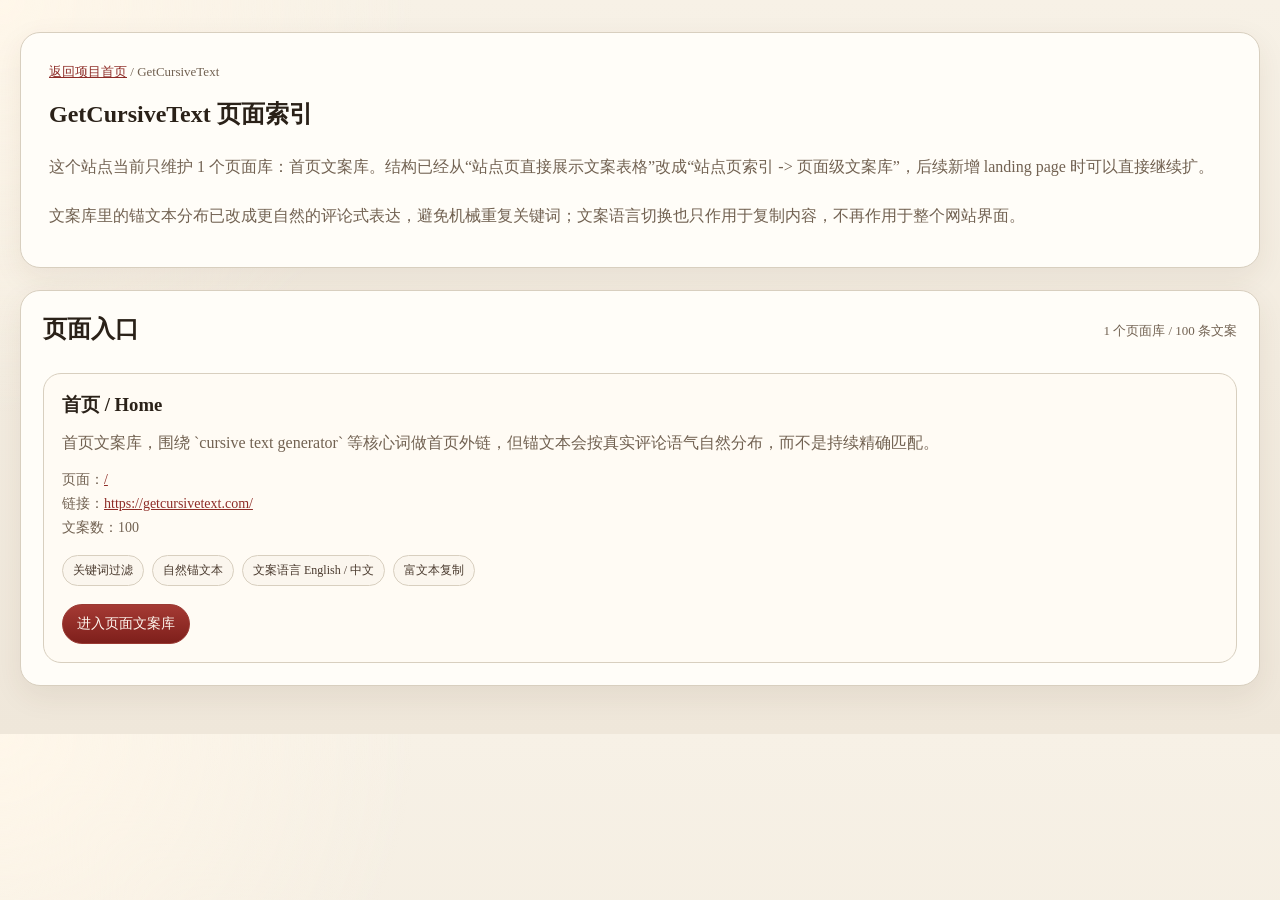
==== commit e20ebfde: "refactor: naturalize outreach copy locale controls" ====
--- a/sites/getcursivetext/index.html
+++ b/sites/getcursivetext/index.html
@@ -3,120 +3,47 @@
   <head>
     <meta charset="UTF-8" />
     <meta name="viewport" content="width=device-width, initial-scale=1.0" />
-    <title>GetCursiveText Page Index</title>
+    <title>GetCursiveText 页面索引</title>
     <link rel="stylesheet" href="../../assets/hub.css" />
   </head>
   <body>
     <main>
-      <div class="topbar">
-        <div class="lang-switch" aria-label="Language switcher">
-          <button class="lang-btn" type="button" data-lang="zh">中文</button>
-          <button class="lang-btn" type="button" data-lang="en">English</button>
-        </div>
-      </div>
-
       <section class="hero">
-        <p class="breadcrumbs"><a href="../../" id="breadcrumbs-home"></a> / <span>GetCursiveText</span></p>
+        <p class="breadcrumbs"><a href="../../">返回项目首页</a> / <span>GetCursiveText</span></p>
         <div class="summary">
-          <h1 id="hero-title"></h1>
-          <p id="hero-body-1"></p>
-          <p id="hero-body-2"></p>
+          <h1>GetCursiveText 页面索引</h1>
+          <p>这个站点当前只维护 1 个页面库：首页文案库。结构已经从“站点页直接展示文案表格”改成“站点页索引 -> 页面级文案库”，后续新增 landing page 时可以直接继续扩。</p>
+          <p>文案库里的锚文本分布已改成更自然的评论式表达，避免机械重复关键词；文案语言切换也只作用于复制内容，不再作用于整个网站界面。</p>
         </div>
       </section>
 
       <section class="panel">
         <div class="section-head">
-          <h2 id="section-title"></h2>
-          <p class="section-note" id="section-note"></p>
+          <h2>页面入口</h2>
+          <p class="section-note">1 个页面库 / 100 条文案</p>
         </div>
+
         <div class="grid">
           <article class="card">
-            <h3>Homepage</h3>
-            <p id="card-desc"></p>
+            <h3>首页 / Home</h3>
+            <p>首页文案库，围绕 `cursive text generator` 等核心词做首页外链，但锚文本会按真实评论语气自然分布，而不是持续精确匹配。</p>
             <div class="meta">
-              <div><span id="route-label"></span><a href="./home/">/</a></div>
-              <div><span id="target-label"></span><a href="https://getcursivetext.com/">https://getcursivetext.com/</a></div>
-              <div><span id="count-label"></span>100</div>
+              <div><span>页面：</span><a href="./home/">/</a></div>
+              <div><span>链接：</span><a href="https://getcursivetext.com/">https://getcursivetext.com/</a></div>
+              <div><span>文案数：</span>100</div>
             </div>
             <div class="badge-row">
-              <span class="badge">cursive text generator</span>
-              <span class="badge">letters in cursive</span>
-              <span class="badge">cursive practice sheets</span>
-              <span class="badge">signature font generator</span>
+              <span class="badge">关键词过滤</span>
+              <span class="badge">自然锚文本</span>
+              <span class="badge">文案语言 English / 中文</span>
+              <span class="badge">富文本复制</span>
             </div>
             <div style="margin-top: 18px">
-              <a class="primary-link" href="./home/" id="cta"></a>
+              <a class="primary-link" href="./home/">进入页面文案库</a>
             </div>
           </article>
         </div>
       </section>
     </main>
-
-    <script>
-      const STORAGE_KEY = "outreach-copy-hub-language";
-      const translations = {
-        zh: {
-          breadcrumbsHome: "返回项目首页",
-          heroTitle: "GetCursiveText 页面索引",
-          hero1: "这个站点当前只维护首页外链文案库。页面已经从“站点即文案表格”重构成“站点页索引 -> 页面文案库”的结构，方便以后继续补充更多 landing page。",
-          hero2: "目前首页库保留 10 个 SEO 关键词筛选、100 条文案和四列复制能力。点击首页入口即可进入原有文案库。",
-          sectionTitle: "页面入口",
-          sectionNote: "1 个页面库 / 100 条文案",
-          routeLabel: "页面：",
-          targetLabel: "链接：",
-          countLabel: "文案数：",
-          cardDesc: "首页文案库，适合围绕 `cursive text generator` 等核心词做首页外链宣发，并支持关键词过滤。",
-          cta: "进入页面文案库",
-        },
-        en: {
-          breadcrumbsHome: "Back to Hub",
-          heroTitle: "GetCursiveText Page Index",
-          hero1: "This site currently maintains one homepage outreach library. The layout has been refactored from a single table page into a site index that points to page-level libraries, so it can scale to more landing pages later.",
-          hero2: "The homepage library keeps the existing 10-keyword filter, 100 entries, and four copy formats. Open the homepage card to access the original copy table.",
-          sectionTitle: "Page Entrypoints",
-          sectionNote: "1 page library / 100 entries",
-          routeLabel: "Route: ",
-          targetLabel: "Link: ",
-          countLabel: "Entries: ",
-          cardDesc: "Homepage library for core terms like `cursive text generator`, with keyword filtering and four copy formats.",
-          cta: "Open Page Library",
-        },
-      };
-
-      function getSavedLanguage() {
-        const saved = localStorage.getItem(STORAGE_KEY);
-        return saved === "en" ? "en" : "zh";
-      }
-
-      function render(lang) {
-        const copy = translations[lang];
-        document.documentElement.lang = lang === "en" ? "en" : "zh-CN";
-        document.title = lang === "en" ? "GetCursiveText Page Index" : "GetCursiveText 页面索引";
-        document.getElementById("breadcrumbs-home").textContent = copy.breadcrumbsHome;
-        document.getElementById("hero-title").textContent = copy.heroTitle;
-        document.getElementById("hero-body-1").textContent = copy.hero1;
-        document.getElementById("hero-body-2").textContent = copy.hero2;
-        document.getElementById("section-title").textContent = copy.sectionTitle;
-        document.getElementById("section-note").textContent = copy.sectionNote;
-        document.getElementById("route-label").textContent = copy.routeLabel;
-        document.getElementById("target-label").textContent = copy.targetLabel;
-        document.getElementById("count-label").textContent = copy.countLabel;
-        document.getElementById("card-desc").textContent = copy.cardDesc;
-        document.getElementById("cta").textContent = copy.cta;
-        document.querySelectorAll(".lang-btn").forEach((button) => {
-          button.classList.toggle("is-active", button.dataset.lang === lang);
-        });
-      }
-
-      render(getSavedLanguage());
-
-      document.querySelectorAll(".lang-btn").forEach((button) => {
-        button.addEventListener("click", () => {
-          const lang = button.dataset.lang === "en" ? "en" : "zh";
-          localStorage.setItem(STORAGE_KEY, lang);
-          render(lang);
-        });
-      });
-    </script>
   </body>
 </html>
--- a/assets/hub.css
+++ b/assets/hub.css
@@ -263,6 +263,56 @@
   font-size: 13px;
 }
 
+.copy-config {
+  display: grid;
+  gap: 12px;
+  margin: 0 0 18px;
+}
+
+.config-row {
+  display: flex;
+  flex-wrap: wrap;
+  align-items: center;
+  gap: 12px;
+}
+
+.config-label {
+  font-size: 14px;
+  font-weight: 700;
+  color: var(--text);
+}
+
+.toggle-group {
+  display: flex;
+  flex-wrap: wrap;
+  gap: 10px;
+}
+
+.toggle-btn {
+  appearance: none;
+  border: 1px solid #c7b39e;
+  background: rgba(255, 249, 239, 0.72);
+  color: #5d493b;
+  border-radius: 999px;
+  padding: 9px 14px;
+  font-size: 13px;
+  line-height: 1.2;
+  cursor: pointer;
+  transition: background-color 120ms ease, color 120ms ease, border-color 120ms ease;
+}
+
+.toggle-btn:hover {
+  border-color: #8e2c27;
+  color: #8e2c27;
+}
+
+.toggle-btn.is-active {
+  border-color: #8e2c27;
+  background: linear-gradient(180deg, #a53a34 0%, #7e1f1b 100%);
+  color: #fff7ef;
+  box-shadow: 0 8px 18px rgba(126, 31, 27, 0.18);
+}
+
 @media (max-width: 760px) {
   main {
     padding: 24px 14px 36px;
